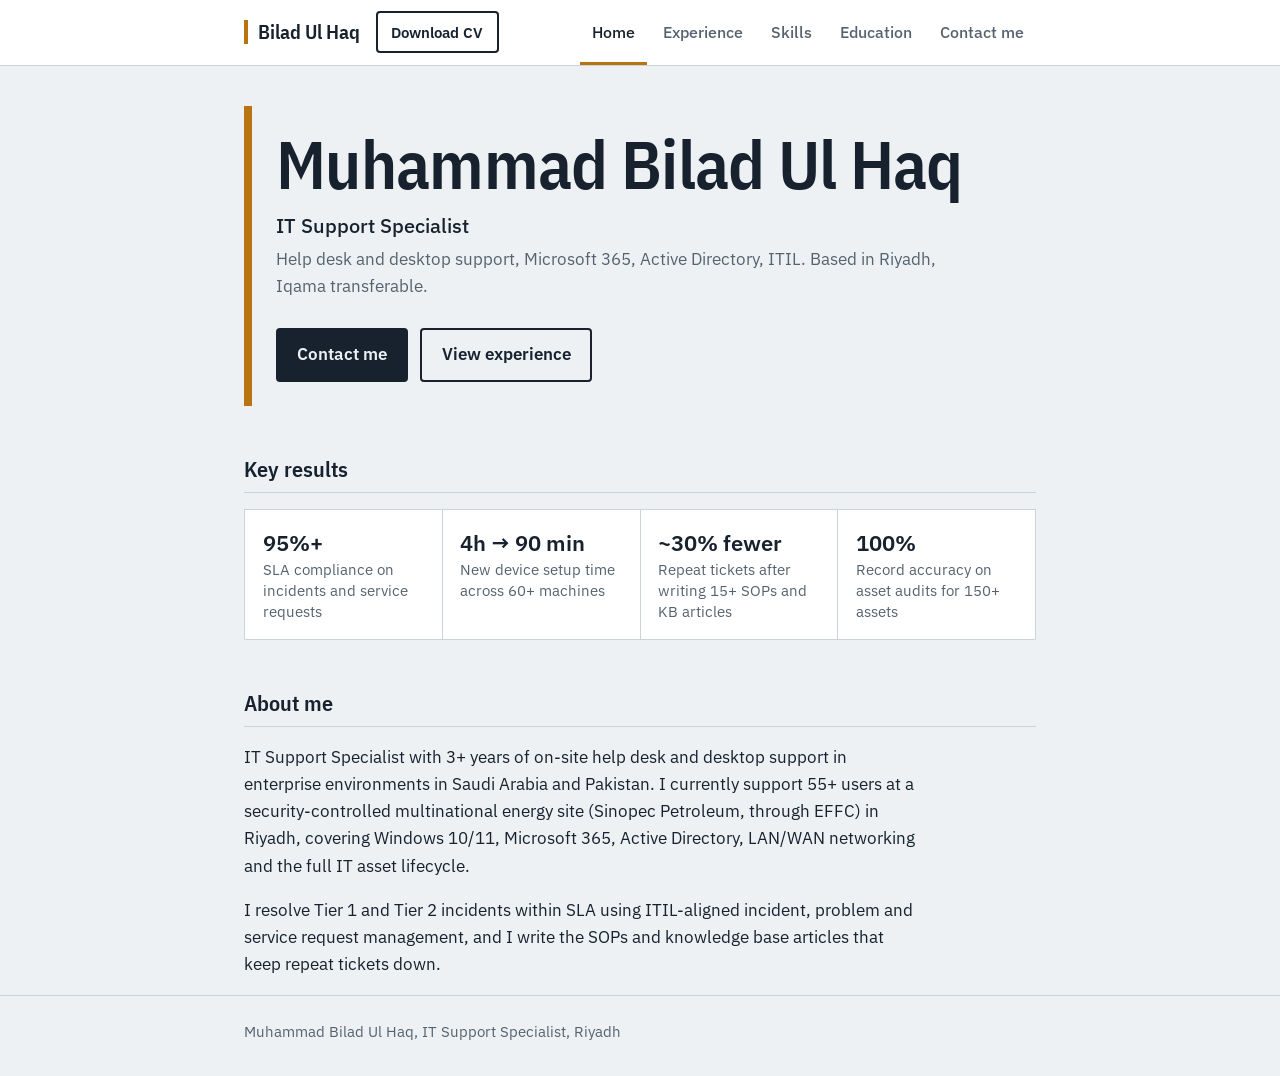
==== index.html @ 0374d929 "Add files via upload" ====
<!DOCTYPE html>
<html lang="en">
<head>
<meta charset="UTF-8">
<meta name="viewport" content="width=device-width, initial-scale=1, viewport-fit=cover">
<title>Muhammad Bilad Ul Haq | IT Support Specialist</title>
<meta name="description" content="IT Support Specialist in Riyadh with 3+ years of help desk and desktop support: Microsoft 365, Active Directory, ITIL, networking.">
<link rel="preconnect" href="https://fonts.googleapis.com">
<link rel="preconnect" href="https://fonts.gstatic.com" crossorigin>
<link href="https://fonts.googleapis.com/css2?family=IBM+Plex+Sans+Condensed:wght@500;600&family=IBM+Plex+Sans:wght@400;500;600&display=swap" rel="stylesheet">
<style>
  :root {
    --bg: #EDF1F4;
    --surface: #FFFFFF;
    --ink: #17222E;
    --muted: #56636F;
    --line: #CBD3DA;
    --amber: #B87410;
    --amber-soft: #F6E7CE;
    box-sizing: border-box;
    padding-bottom: env(safe-area-inset-bottom, 0px);
  }
  @media (prefers-color-scheme: dark) {
    :root:not([data-theme="light"]) {
      --bg: #121A22; --surface: #19232D; --ink: #E6ECF1; --muted: #9AA8B4;
      --line: #2C3945; --amber: #E4A13D; --amber-soft: #33291A;
    }
  }
  :root[data-theme="dark"] {
    --bg: #121A22; --surface: #19232D; --ink: #E6ECF1; --muted: #9AA8B4;
    --line: #2C3945; --amber: #E4A13D; --amber-soft: #33291A;
  }
  *, *::before, *::after { box-sizing: inherit; }
  html { scroll-padding-top: calc(env(safe-area-inset-top, 0px) + 5rem); }
  body {
    margin: 0;
    background: var(--bg);
    color: var(--ink);
    font-family: "IBM Plex Sans", "Segoe UI", Roboto, Helvetica, Arial, sans-serif;
    font-size: 1.0625rem;
    line-height: 1.6;
  }
  a { color: inherit; }
  a:focus-visible, button:focus-visible, input:focus-visible, textarea:focus-visible {
    outline: 3px solid var(--amber); outline-offset: 3px;
  }
  .wrap { max-width: 52rem; margin: 0 auto; padding: 0 1.25rem; }

  /* Top navigation */
  .topbar {
    position: sticky;
    top: 0;
    z-index: 10;
    background: var(--surface);
    border-bottom: 1px solid var(--line);
    padding-top: env(safe-area-inset-top, 0px);
  }
  .topbar .wrap {
    display: flex;
    align-items: center;
    gap: 1rem;
    min-height: 4rem;
  }
  .brand {
    font-family: "IBM Plex Sans Condensed", "Arial Narrow", sans-serif;
    font-weight: 600;
    font-size: 1.25rem;
    text-decoration: none;
    white-space: nowrap;
    border-left: 4px solid var(--amber);
    padding-left: 0.6rem;
    line-height: 1.2;
  }
  nav { flex: 1; overflow-x: auto; scrollbar-width: none; }
  nav::-webkit-scrollbar { display: none; }
  nav ul { list-style: none; margin: 0; padding: 0; display: flex; gap: 0.25rem; justify-content: flex-end; }
  nav a {
    display: block;
    padding: 1.25rem 0.75rem 1.05rem;
    text-decoration: none;
    font-weight: 500;
    font-size: 0.975rem;
    color: var(--muted);
    border-bottom: 3px solid transparent;
    white-space: nowrap;
  }
  nav a:hover { color: var(--ink); }
  nav a[aria-current="page"] { color: var(--ink); border-bottom-color: var(--amber); }
  .cv-link {
    white-space: nowrap;
    font-weight: 600;
    font-size: 0.925rem;
    text-decoration: none;
    padding: 0.45rem 0.85rem;
    border: 2px solid var(--ink);
    border-radius: 4px;
  }
  @media (max-width: 720px) {
    .topbar .wrap { flex-wrap: wrap; gap: 0; padding-top: 0.75rem; }
    .brand { flex: 1; }
    nav { flex-basis: 100%; order: 3; margin: 0.25rem -1.25rem 0; padding: 0 0.5rem; }
    nav ul { justify-content: flex-start; }
    nav a { padding: 0.75rem 0.7rem 0.65rem; }
  }

  main { padding-bottom: 4rem; }
  .view { padding-top: 2.5rem; }
  .view[hidden] { display: none; }

  /* Headings */
  h1 {
    font-family: "IBM Plex Sans Condensed", "Arial Narrow", "Roboto Condensed", sans-serif;
    font-weight: 600;
    font-size: clamp(2.4rem, 8vw, 4.25rem);
    line-height: 1;
    letter-spacing: -0.01em;
    margin: 0 0 0.75rem;
  }
  h2 {
    font-family: "IBM Plex Sans Condensed", "Arial Narrow", sans-serif;
    font-weight: 600;
    font-size: 2rem;
    line-height: 1.15;
    margin: 0 0 1.5rem;
  }
  h2:focus { outline: none; }
  h3 { font-size: 1.2rem; line-height: 1.35; margin: 0; }
  .subhead {
    font-family: "IBM Plex Sans Condensed", "Arial Narrow", sans-serif;
    font-weight: 600;
    font-size: 1.4rem;
    margin: 3rem 0 1rem;
    padding-bottom: 0.5rem;
    border-bottom: 1px solid var(--line);
  }
  p { max-width: 68ch; }
  .muted { color: var(--muted); }

  /* Home hero */
  .hero {
    border-left: 0.5rem solid var(--amber);
    padding: 1.5rem 0 1.5rem 1.5rem;
  }
  .role { font-size: 1.25rem; font-weight: 500; margin: 0 0 0.25rem; }
  .focus { color: var(--muted); margin: 0 0 1.75rem; }
  .actions { display: flex; flex-wrap: wrap; gap: 0.75rem; }
  .btn {
    display: inline-block;
    padding: 0.7rem 1.2rem;
    border-radius: 4px;
    font: inherit;
    font-weight: 600;
    text-decoration: none;
    border: 2px solid var(--ink);
    cursor: pointer;
    background: transparent;
    color: var(--ink);
  }
  .btn.primary { background: var(--ink); color: var(--bg); }

  .results {
    display: grid;
    grid-template-columns: repeat(auto-fit, minmax(11rem, 1fr));
    gap: 1px;
    background: var(--line);
    border: 1px solid var(--line);
    margin: 0;
  }
  .results div { background: var(--surface); padding: 1rem 1.1rem; }
  .results dt { font-weight: 600; font-size: 1.35rem; }
  .results dd { margin: 0; color: var(--muted); font-size: 0.925rem; line-height: 1.4; }

  /* Experience timeline */
  .job {
    position: relative;
    padding-left: 1.5rem;
    border-left: 2px solid var(--line);
    padding-bottom: 2.5rem;
  }
  .job:last-child { padding-bottom: 0; }
  .job::before {
    content: "";
    position: absolute;
    left: -7px; top: 0.45rem;
    width: 12px; height: 12px;
    border-radius: 50%;
    background: var(--bg);
    border: 2px solid var(--muted);
  }
  .job.current::before { background: var(--amber); border-color: var(--amber); }
  .job .meta { color: var(--muted); font-size: 0.95rem; margin: 0.2rem 0 0.9rem; }
  .job ul { margin: 0; padding-left: 1.1rem; max-width: 68ch; }
  .job li { margin-bottom: 0.55rem; }
  .job li::marker { color: var(--amber); }

  /* Skills */
  .skills { margin: 0; }
  .skills div {
    display: grid;
    grid-template-columns: 13rem 1fr;
    gap: 1rem;
    padding: 1rem 0;
    border-bottom: 1px solid var(--line);
  }
  .skills div:first-child { padding-top: 0; }
  .skills dt { font-weight: 600; }
  .skills dd { margin: 0; color: var(--muted); }

  /* Education */
  .status {
    display: inline-block;
    background: var(--amber-soft);
    font-size: 0.875rem;
    font-weight: 500;
    padding: 0.15rem 0.55rem;
    border-radius: 3px;
    margin-left: 0.35rem;
  }
  .langs { list-style: none; padding: 0; margin: 0; }
  .langs li { margin-bottom: 0.4rem; }

  /* Contact */
  .contact-grid {
    display: grid;
    grid-template-columns: repeat(auto-fit, minmax(14rem, 1fr));
    gap: 1px;
    background: var(--line);
    border: 1px solid var(--line);
    margin-bottom: 3rem;
  }
  .contact-grid a, .contact-grid div {
    background: var(--surface);
    padding: 1.1rem 1.2rem;
    text-decoration: none;
    display: block;
  }
  .contact-grid a:hover { background: var(--amber-soft); }
  .contact-grid .label { display: block; color: var(--muted); font-size: 0.9rem; }
  .contact-grid .value { display: block; font-weight: 600; word-break: break-word; }

  form { max-width: 36rem; display: grid; gap: 1rem; }
  label { display: grid; gap: 0.35rem; font-weight: 500; font-size: 0.95rem; }
  input, textarea {
    font: inherit;
    color: var(--ink);
    background: var(--surface);
    border: 1px solid var(--line);
    border-radius: 4px;
    padding: 0.65rem 0.75rem;
    width: 100%;
  }
  textarea { min-height: 8rem; resize: vertical; }
  .form-note { font-size: 0.9rem; color: var(--muted); margin: 0; }

  footer {
    border-top: 1px solid var(--line);
    padding: 1.5rem 0 2rem;
    color: var(--muted);
    font-size: 0.925rem;
  }

  @media (max-width: 640px) {
    .skills div { grid-template-columns: 1fr; gap: 0.25rem; }
    .hero { padding-left: 1.1rem; }
    h2 { font-size: 1.7rem; }
  }
  @media print {
    .topbar, .actions, footer, form { display: none; }
    .view[hidden] { display: block; }
    body { background: #fff; color: #000; font-size: 11pt; }
  }
</style>
</head>
<body>

<header class="topbar">
  <div class="wrap">
    <a class="brand" href="#home">Bilad Ul Haq</a>
    <a class="cv-link" href="cv.pdf" download>Download CV</a>
    <nav aria-label="Main">
      <ul>
        <li><a href="#home">Home</a></li>
        <li><a href="#experience">Experience</a></li>
        <li><a href="#skills">Skills</a></li>
        <li><a href="#education">Education</a></li>
        <li><a href="#contact">Contact me</a></li>
      </ul>
    </nav>
  </div>
</header>

<main class="wrap">

  <!-- HOME -->
  <section id="home" class="view" aria-labelledby="home-title">
    <div class="hero">
      <h1 id="home-title" tabindex="-1">Muhammad Bilad Ul Haq</h1>
      <p class="role">IT Support Specialist</p>
      <p class="focus">Help desk and desktop support, Microsoft 365, Active Directory, ITIL. Based in Riyadh, Iqama transferable.</p>
      <div class="actions">
        <a class="btn primary" href="#contact">Contact me</a>
        <a class="btn" href="#experience">View experience</a>
      </div>
    </div>

    <h3 class="subhead">Key results</h3>
    <dl class="results">
      <div><dt>95%+</dt><dd>SLA compliance on incidents and service requests</dd></div>
      <div><dt>4h → 90 min</dt><dd>New device setup time across 60+ machines</dd></div>
      <div><dt>~30% fewer</dt><dd>Repeat tickets after writing 15+ SOPs and KB articles</dd></div>
      <div><dt>100%</dt><dd>Record accuracy on asset audits for 150+ assets</dd></div>
    </dl>

    <h3 class="subhead">About me</h3>
    <p>IT Support Specialist with 3+ years of on-site help desk and desktop support in enterprise environments in Saudi Arabia and Pakistan. I currently support 55+ users at a security-controlled multinational energy site (Sinopec Petroleum, through EFFC) in Riyadh, covering Windows 10/11, Microsoft 365, Active Directory, LAN/WAN networking and the full IT asset lifecycle.</p>
    <p>I resolve Tier 1 and Tier 2 incidents within SLA using ITIL-aligned incident, problem and service request management, and I write the SOPs and knowledge base articles that keep repeat tickets down.</p>
  </section>

  <!-- EXPERIENCE -->
  <section id="experience" class="view" aria-labelledby="exp-title">
    <h2 id="exp-title" tabindex="-1">Experience</h2>

    <article class="job current">
      <h3>IT Support Specialist, EFFC (on-site at Sinopec Petroleum Branch)</h3>
      <p class="meta">Riyadh, Saudi Arabia &nbsp;|&nbsp; Jan 2025 to present</p>
      <ul>
        <li>Resolve 15+ incidents and service requests per week for 55+ end users on a security-controlled energy site, keeping SLA compliance above 95% by logging, prioritizing and closing every ticket in the ITSM system under ITIL incident and request management.</li>
        <li>Cut new-device setup time from about 4 hours to under 90 minutes across 60+ Windows 10/11 desktops and laptops by building a standard configuration checklist and a bulk software deployment process.</li>
        <li>Complete 100% of joiner, mover and leaver requests within one business day by administering Active Directory (user provisioning, password resets, group policy, access control) in line with corporate security policy.</li>
        <li>Reclaimed 10+ unused Microsoft 365 licenses across two quarterly reconciliations by checking assignments against active users; manage Exchange Online mailboxes, Teams and OneDrive access for the site.</li>
        <li>Restore connectivity for network incidents in under 1 hour on average by diagnosing LAN/WAN, DNS/DHCP, Wi-Fi, VPN, switch and router faults independently.</li>
        <li>Achieved 100% record accuracy on two periodic asset audits by maintaining the register for 150+ hardware and software assets, and close every license compliance risk found in quarterly reviews.</li>
        <li>Reduced repeat tickets for common issues by about 30% by writing 15+ SOPs and knowledge base articles and running knowledge-transfer sessions for project teams and new IT staff.</li>
        <li>Supervise 2 IT support staff, send weekly reports to senior management on ticket volumes, risks and rollout progress, and coordinate with vendors on procurement, repairs and warranty claims, all within site industrial security and data confidentiality rules.</li>
      </ul>
    </article>

    <article class="job">
      <h3>IT Support, Tier 1, Abacus Consulting International Organization</h3>
      <p class="meta">Pakistan (on-site) &nbsp;|&nbsp; Dec 2022 to Jan 2025</p>
      <ul>
        <li>Resolved 30+ tickets per week for 130+ on-site users covering hardware, software, printers, peripherals and business applications, meeting SLA targets on 92% of incidents under ITIL practices.</li>
        <li>Reached a first-contact resolution rate above 70% by troubleshooting Windows 10/11, Microsoft 365 (Outlook, Teams, OneDrive), printers, VPN and login issues at the desk, over the phone and through remote desktop tools.</li>
        <li>Onboarded new users within one business day by creating Microsoft 365 accounts, assigning licenses, configuring mailboxes and setting up their devices, including first login and MFA.</li>
        <li>Handled 50+ Active Directory requests per month and enforced software usage policy through domain and proxy server configuration.</li>
        <li>Installed, configured and tested business and productivity software on 130+ desktops and laptops, reaching 98% inventory accuracy at the annual audit.</li>
        <li>Cut repeat incidents for recurring application and performance problems by about 20% through root cause analysis and permanent fixes, and escalated Tier 2/3 issues with complete diagnostic notes.</li>
        <li>Kept office LAN/WAN connectivity stable by troubleshooting routers, switches and network configuration issues.</li>
      </ul>
    </article>
  </section>

  <!-- SKILLS -->
  <section id="skills" class="view" aria-labelledby="skills-title">
    <h2 id="skills-title" tabindex="-1">Skills</h2>
    <dl class="skills">
      <div><dt>Help desk and desktop support</dt><dd>Tier 1 / Tier 2 support, service desk operations, deskside and remote support (RDP, TeamViewer, AnyDesk), hardware and software troubleshooting, printers and peripherals, user onboarding and training, customer service</dd></div>
      <div><dt>ITSM and ITIL</dt><dd>ITIL v4 (incident, problem, change and service request management), ServiceNow, Jira Service Management, SLA management, triage and escalation, root cause analysis, KB articles and SOPs</dd></div>
      <div><dt>Microsoft and endpoints</dt><dd>Windows 10/11, Windows Server, Active Directory (ADUC, Group Policy), Microsoft 365 Admin Center, Exchange Online, Teams, SharePoint, OneDrive, Intune (basic), imaging and deployment, bulk software deployment, BitLocker, Hyper-V, VMware</dd></div>
      <div><dt>Networking and security</dt><dd>TCP/IP, DNS, DHCP, LAN/WAN, Wi-Fi, VPN, routing and switching, proxy server, network troubleshooting, access control, MFA, endpoint security, patch management, data confidentiality</dd></div>
      <div><dt>Asset and license management</dt><dd>IT asset lifecycle (procurement to retirement), asset tagging and inventory, software asset management, license compliance, Microsoft 365 licensing, vendor and procurement coordination</dd></div>
      <div><dt>Scripting and documentation</dt><dd>PowerShell, CMD / batch scripting, technical documentation, reporting to management</dd></div>
    </dl>
  </section>

  <!-- EDUCATION -->
  <section id="education" class="view" aria-labelledby="edu-title">
    <h2 id="edu-title" tabindex="-1">Education and certifications</h2>
    <p style="margin:0 0 0.3rem"><strong>BSc Information Technology</strong>, University of the Punjab, Pakistan</p>
    <p class="muted" style="margin:0">Major: Networking and Programming</p>
    <p style="margin-top:1.25rem"><strong>CompTIA Network+ (N10-009)</strong> <span class="status">Preparing for exam</span></p>

    <h3 class="subhead">Languages</h3>
    <ul class="langs">
      <li><strong>English</strong> <span class="muted">Professional working proficiency</span></li>
      <li><strong>Urdu</strong> <span class="muted">Native</span></li>
      <li><strong>Arabic</strong> <span class="muted">Conversational, able to support Arabic-speaking users</span></li>
    </ul>
  </section>

  <!-- CONTACT -->
  <section id="contact" class="view" aria-labelledby="contact-title">
    <h2 id="contact-title" tabindex="-1">Contact me</h2>
    <p class="muted">Open to IT support roles in Saudi Arabia. Iqama transferable, available for interview.</p>

    <div class="contact-grid">
      <a href="mailto:bilad900@gmail.com"><span class="label">Email</span><span class="value">bilad900@gmail.com</span></a>
      <a href="tel:+966562775409"><span class="label">Phone</span><span class="value">+966 56 277 5409</span></a>
      <a href="https://wa.me/966562775409" target="_blank" rel="noopener"><span class="label">WhatsApp</span><span class="value">Message me</span></a>
      <a href="https://linkedin.com/in/bilad-ul-haq-8737a3341" target="_blank" rel="noopener"><span class="label">LinkedIn</span><span class="value">Bilad Ul Haq</span></a>
      <div><span class="label">Location</span><span class="value">Riyadh, Saudi Arabia</span></div>
      <a href="cv.pdf" download><span class="label">CV</span><span class="value">Download PDF</span></a>
    </div>

    <h3 class="subhead">Send a message</h3>
    <form id="contact-form">
      <label>Your name
        <input type="text" name="name" required autocomplete="name">
      </label>
      <label>Your email
        <input type="email" name="email" required autocomplete="email">
      </label>
      <label>Message
        <textarea name="message" required></textarea>
      </label>
      <div><button class="btn primary" type="submit">Send message</button></div>
      <p class="form-note">This opens your email app with the message ready to send.</p>
    </form>
  </section>

</main>

<footer>
  <div class="wrap">Muhammad Bilad Ul Haq, IT Support Specialist, Riyadh</div>
</footer>

<script>
  (function () {
    var views = Array.prototype.slice.call(document.querySelectorAll('.view'));
    var links = Array.prototype.slice.call(document.querySelectorAll('nav a'));
    var ids = views.map(function (v) { return v.id; });
    var first = true;

    function show() {
      var id = location.hash.replace('#', '');
      if (ids.indexOf(id) === -1) id = 'home';
      views.forEach(function (v) { v.hidden = v.id !== id; });
      links.forEach(function (a) {
        if (a.getAttribute('href') === '#' + id) a.setAttribute('aria-current', 'page');
        else a.removeAttribute('aria-current');
      });
      window.scrollTo(0, 0);
      if (!first) {
        var h = document.getElementById(id).querySelector('h1, h2');
        if (h) h.focus({ preventScroll: true });
      }
      first = false;
    }
    window.addEventListener('hashchange', show);
    show();

    document.getElementById('contact-form').addEventListener('submit', function (e) {
      e.preventDefault();
      var f = e.target;
      var subject = 'Website enquiry from ' + f.name.value;
      var body = f.message.value + '\n\n' + f.name.value + '\n' + f.email.value;
      location.href = 'mailto:bilad900@gmail.com?subject=' + encodeURIComponent(subject) + '&body=' + encodeURIComponent(body);
    });
  })();
</script>
</body>
</html>
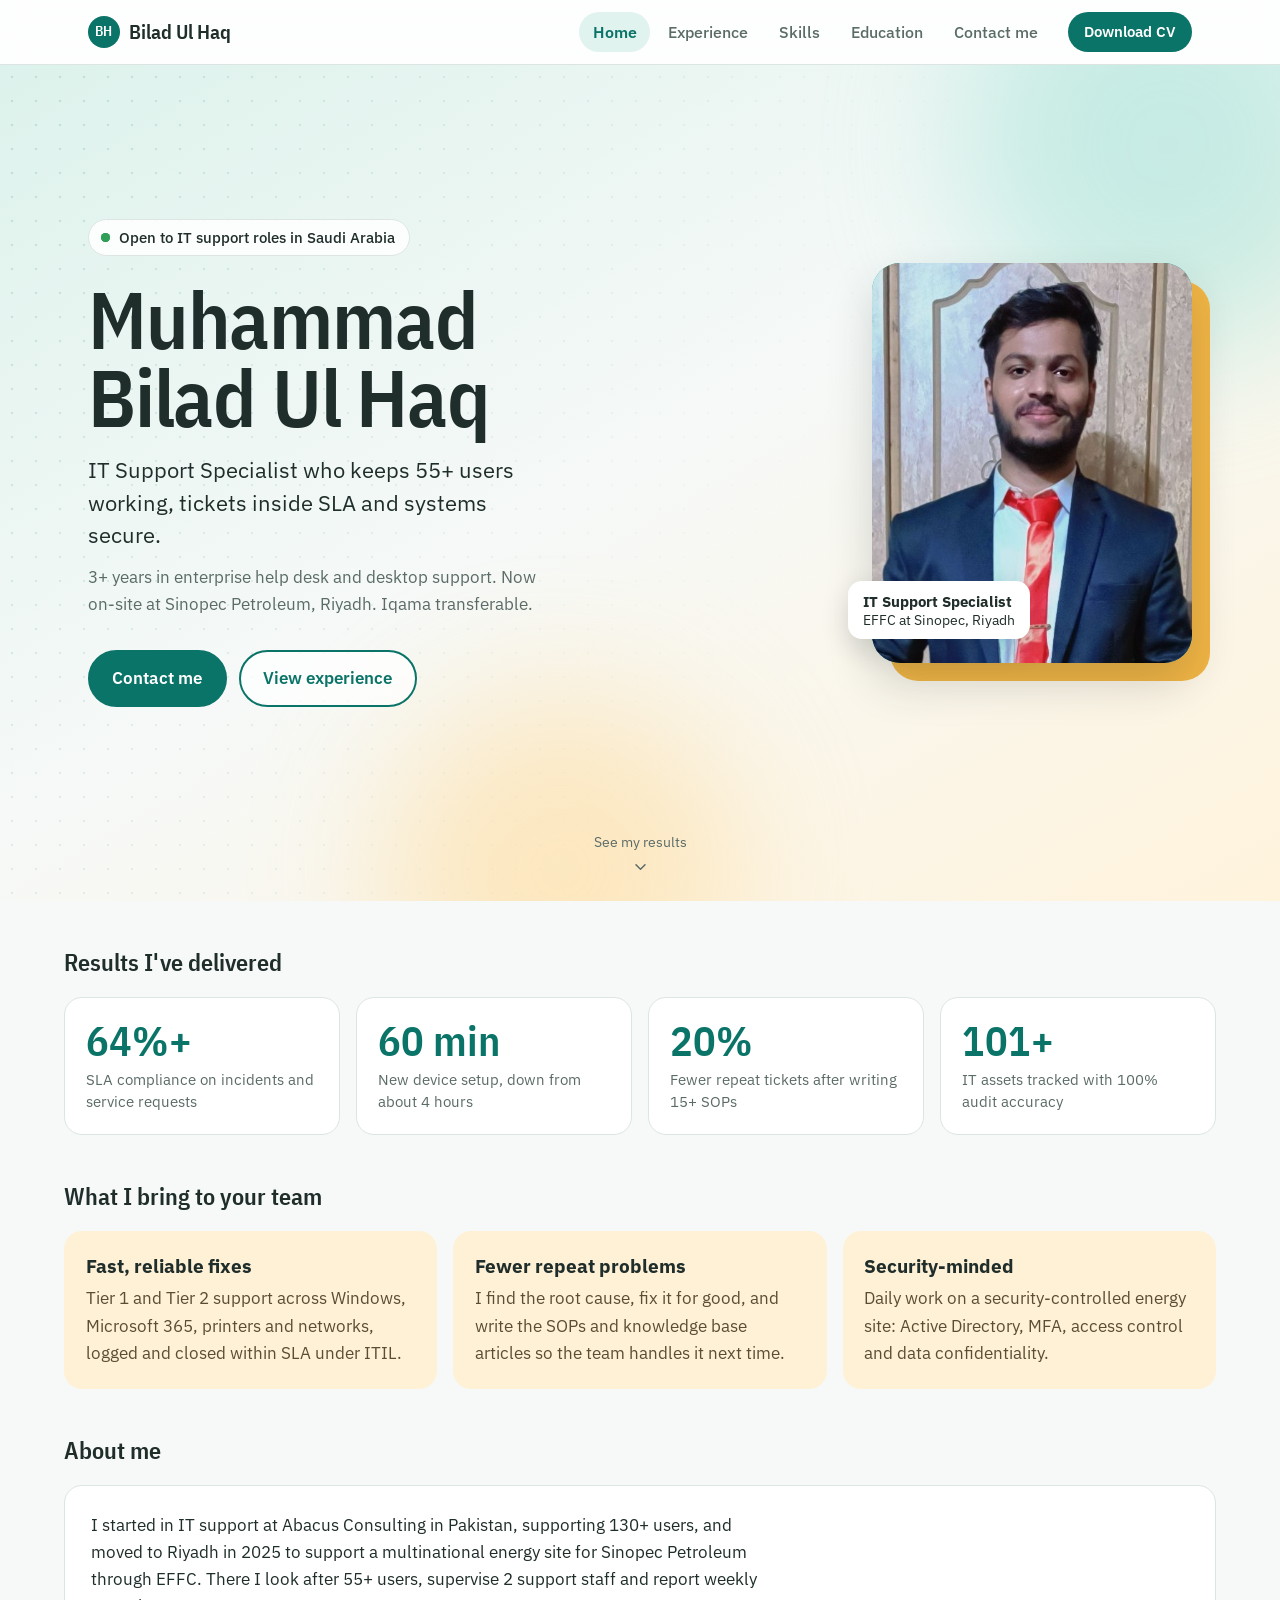
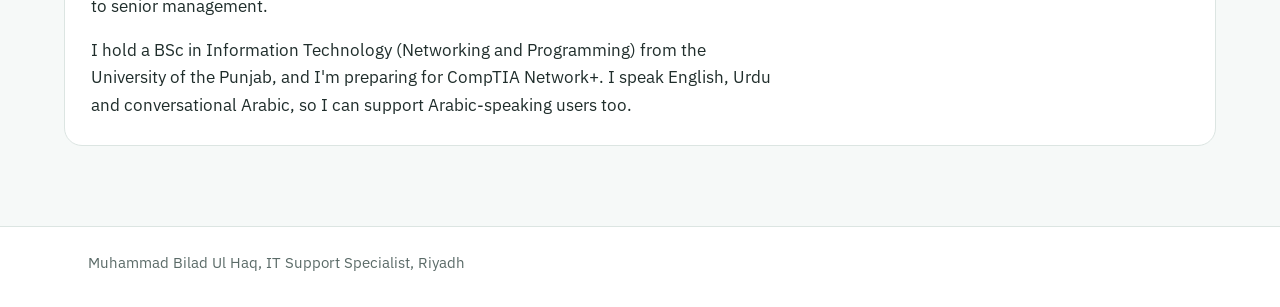
==== commit 4b20e7b5: "Add files via upload" ====
--- a/index.html
+++ b/index.html
@@ -3,6 +3,8 @@
 <head>
 <meta charset="UTF-8">
 <meta name="viewport" content="width=device-width, initial-scale=1, viewport-fit=cover">
+<meta name="color-scheme" content="light">
+<meta name="theme-color" content="#FFFFFF">
 <title>Muhammad Bilad Ul Haq | IT Support Specialist</title>
 <meta name="description" content="IT Support Specialist in Riyadh with 3+ years of help desk and desktop support: Microsoft 365, Active Directory, ITIL, networking.">
 <link rel="preconnect" href="https://fonts.googleapis.com">
@@ -10,28 +12,23 @@
 <link href="https://fonts.googleapis.com/css2?family=IBM+Plex+Sans+Condensed:wght@500;600&family=IBM+Plex+Sans:wght@400;500;600&display=swap" rel="stylesheet">
 <style>
   :root {
-    --bg: #EDF1F4;
+    color-scheme: light;
+    --bg: #F6F9F8;
     --surface: #FFFFFF;
-    --ink: #17222E;
-    --muted: #56636F;
-    --line: #CBD3DA;
-    --amber: #B87410;
-    --amber-soft: #F6E7CE;
+    --ink: #1F2D2B;
+    --muted: #5B6B68;
+    --line: #DCE5E2;
+    --teal: #0B7468;
+    --teal-bright: #19A89A;
+    --teal-soft: #E1F3EF;
+    --sun: #F2B544;
+    --sun-soft: #FFF1D6;
+    --ok: #2F9E57;
+    --bar: 4rem;
     box-sizing: border-box;
-    padding-bottom: env(safe-area-inset-bottom, 0px);
-  }
-  @media (prefers-color-scheme: dark) {
-    :root:not([data-theme="light"]) {
-      --bg: #121A22; --surface: #19232D; --ink: #E6ECF1; --muted: #9AA8B4;
-      --line: #2C3945; --amber: #E4A13D; --amber-soft: #33291A;
-    }
-  }
-  :root[data-theme="dark"] {
-    --bg: #121A22; --surface: #19232D; --ink: #E6ECF1; --muted: #9AA8B4;
-    --line: #2C3945; --amber: #E4A13D; --amber-soft: #33291A;
   }
   *, *::before, *::after { box-sizing: inherit; }
-  html { scroll-padding-top: calc(env(safe-area-inset-top, 0px) + 5rem); }
+  html { scroll-padding-top: calc(env(safe-area-inset-top, 0px) + var(--bar) + 1rem); }
   body {
     margin: 0;
     background: var(--bg);
@@ -39,235 +36,358 @@
     font-family: "IBM Plex Sans", "Segoe UI", Roboto, Helvetica, Arial, sans-serif;
     font-size: 1.0625rem;
     line-height: 1.6;
+    padding-bottom: env(safe-area-inset-bottom, 0px);
   }
   a { color: inherit; }
   a:focus-visible, button:focus-visible, input:focus-visible, textarea:focus-visible {
-    outline: 3px solid var(--amber); outline-offset: 3px;
-  }
-  .wrap { max-width: 52rem; margin: 0 auto; padding: 0 1.25rem; }
-
-  /* Top navigation */
+    outline: 3px solid var(--sun); outline-offset: 3px;
+  }
+  .wrap { max-width: 64rem; margin: 0 auto; padding: 0 1.5rem; }
+
+  /* ---------- Top navigation ---------- */
   .topbar {
-    position: sticky;
-    top: 0;
-    z-index: 10;
-    background: var(--surface);
+    position: sticky; top: 0; z-index: 20;
+    background: rgba(255, 255, 255, 0.82);
+    -webkit-backdrop-filter: saturate(160%) blur(12px);
+    backdrop-filter: saturate(160%) blur(12px);
     border-bottom: 1px solid var(--line);
     padding-top: env(safe-area-inset-top, 0px);
   }
-  .topbar .wrap {
-    display: flex;
-    align-items: center;
-    gap: 1rem;
-    min-height: 4rem;
-  }
+  .topbar .wrap { display: flex; align-items: center; gap: 1rem; min-height: var(--bar); }
   .brand {
     font-family: "IBM Plex Sans Condensed", "Arial Narrow", sans-serif;
-    font-weight: 600;
-    font-size: 1.25rem;
-    text-decoration: none;
-    white-space: nowrap;
-    border-left: 4px solid var(--amber);
-    padding-left: 0.6rem;
-    line-height: 1.2;
+    font-weight: 600; font-size: 1.25rem;
+    text-decoration: none; white-space: nowrap;
+    display: flex; align-items: center; gap: 0.55rem;
+  }
+  .brand i {
+    display: inline-grid; place-items: center;
+    width: 2rem; height: 2rem; border-radius: 50%;
+    background: var(--teal); color: #fff;
+    font-style: normal; font-size: 0.85rem; letter-spacing: 0.03em;
   }
   nav { flex: 1; overflow-x: auto; scrollbar-width: none; }
   nav::-webkit-scrollbar { display: none; }
   nav ul { list-style: none; margin: 0; padding: 0; display: flex; gap: 0.25rem; justify-content: flex-end; }
   nav a {
     display: block;
-    padding: 1.25rem 0.75rem 1.05rem;
-    text-decoration: none;
-    font-weight: 500;
-    font-size: 0.975rem;
+    padding: 0.45rem 0.85rem;
+    border-radius: 999px;
+    text-decoration: none; font-weight: 500; font-size: 0.975rem;
     color: var(--muted);
-    border-bottom: 3px solid transparent;
     white-space: nowrap;
-  }
-  nav a:hover { color: var(--ink); }
-  nav a[aria-current="page"] { color: var(--ink); border-bottom-color: var(--amber); }
+    transition: background 0.2s, color 0.2s;
+  }
+  nav a:hover { color: var(--ink); background: var(--teal-soft); }
+  nav a[aria-current="page"] { color: var(--teal); background: var(--teal-soft); font-weight: 600; }
   .cv-link {
-    white-space: nowrap;
-    font-weight: 600;
-    font-size: 0.925rem;
-    text-decoration: none;
-    padding: 0.45rem 0.85rem;
-    border: 2px solid var(--ink);
-    border-radius: 4px;
-  }
-  @media (max-width: 720px) {
-    .topbar .wrap { flex-wrap: wrap; gap: 0; padding-top: 0.75rem; }
+    white-space: nowrap; font-weight: 600; font-size: 0.925rem;
+    text-decoration: none; color: #fff;
+    background: var(--teal);
+    padding: 0.5rem 1rem; border-radius: 999px;
+  }
+  .cv-link:hover { background: #095F55; }
+  .cv-link { order: 3; }
+  @media (max-width: 800px) {
+    :root { --bar: 6.4rem; }
+    .topbar .wrap { flex-wrap: wrap; gap: 0; padding-top: 0.6rem; min-height: 0; }
     .brand { flex: 1; }
-    nav { flex-basis: 100%; order: 3; margin: 0.25rem -1.25rem 0; padding: 0 0.5rem; }
+    .cv-link { order: 2; }
+    nav { flex-basis: 100%; order: 3; margin: 0.5rem -1.5rem 0; padding: 0 1rem 0.6rem; }
     nav ul { justify-content: flex-start; }
-    nav a { padding: 0.75rem 0.7rem 0.65rem; }
-  }
-
-  main { padding-bottom: 4rem; }
-  .view { padding-top: 2.5rem; }
+  }
+
   .view[hidden] { display: none; }
-
-  /* Headings */
+  .view.enter { animation: viewIn 0.4s ease-out; }
+  @keyframes viewIn { from { opacity: 0; transform: translateY(10px); } to { opacity: 1; transform: none; } }
+  .page { padding: 3rem 0 5rem; }
+
   h1 {
     font-family: "IBM Plex Sans Condensed", "Arial Narrow", "Roboto Condensed", sans-serif;
     font-weight: 600;
-    font-size: clamp(2.4rem, 8vw, 4.25rem);
-    line-height: 1;
-    letter-spacing: -0.01em;
-    margin: 0 0 0.75rem;
-  }
+    font-size: clamp(2.7rem, 7vw, 5rem);
+    line-height: 0.98; letter-spacing: -0.015em;
+    margin: 0 0 1.1rem;
+  }
+  h1 span { display: block; }
   h2 {
     font-family: "IBM Plex Sans Condensed", "Arial Narrow", sans-serif;
-    font-weight: 600;
-    font-size: 2rem;
-    line-height: 1.15;
+    font-weight: 600; font-size: clamp(1.75rem, 4vw, 2.25rem); line-height: 1.15;
     margin: 0 0 1.5rem;
   }
-  h2:focus { outline: none; }
+  h1:focus, h2:focus { outline: none; }
   h3 { font-size: 1.2rem; line-height: 1.35; margin: 0; }
   .subhead {
     font-family: "IBM Plex Sans Condensed", "Arial Narrow", sans-serif;
-    font-weight: 600;
-    font-size: 1.4rem;
-    margin: 3rem 0 1rem;
-    padding-bottom: 0.5rem;
-    border-bottom: 1px solid var(--line);
+    font-weight: 600; font-size: 1.5rem;
+    margin: 3rem 0 1.25rem;
   }
   p { max-width: 68ch; }
   .muted { color: var(--muted); }
 
-  /* Home hero */
+  /* ---------- Full-screen cover ---------- */
+  .cover {
+    position: relative;
+    min-height: calc(100vh - var(--bar));
+    min-height: calc(100svh - var(--bar) - env(safe-area-inset-top, 0px));
+    display: flex; align-items: center;
+    padding: 3rem 0 5.5rem;
+    overflow: hidden;
+    background: linear-gradient(150deg, #DDF2EC 0%, #F6F9F8 48%, #FFF3DC 100%);
+    isolation: isolate;
+  }
+  .cover::before {
+    content: ""; position: absolute; inset: 0; z-index: -1;
+    background-image: radial-gradient(rgba(11, 116, 104, 0.16) 1.2px, transparent 1.6px);
+    background-size: 24px 24px;
+    -webkit-mask-image: linear-gradient(115deg, #000 0%, transparent 65%);
+    mask-image: linear-gradient(115deg, #000 0%, transparent 65%);
+  }
+  .blob {
+    position: absolute; z-index: -1;
+    border-radius: 50%;
+    filter: blur(70px);
+    opacity: 0.45;
+    animation: drift 18s ease-in-out infinite alternate;
+  }
+  .blob.a { width: 26rem; height: 26rem; background: #8FDCCD; top: -8rem; right: -6rem; }
+  .blob.b { width: 22rem; height: 22rem; background: #FFD58A; bottom: -9rem; left: 30%; animation-duration: 22s; }
+  @keyframes drift { to { transform: translate(-2.5rem, 2rem) scale(1.08); } }
+
   .hero {
-    border-left: 0.5rem solid var(--amber);
-    padding: 1.5rem 0 1.5rem 1.5rem;
-  }
-  .role { font-size: 1.25rem; font-weight: 500; margin: 0 0 0.25rem; }
-  .focus { color: var(--muted); margin: 0 0 1.75rem; }
+    width: 100%;
+    display: grid;
+    grid-template-columns: 1fr minmax(15rem, 20rem);
+    gap: clamp(2rem, 6vw, 5rem);
+    align-items: center;
+  }
+  .open {
+    display: inline-flex; align-items: center; gap: 0.55rem;
+    font-size: 0.925rem; font-weight: 500;
+    background: rgba(255, 255, 255, 0.85);
+    border: 1px solid var(--line);
+    border-radius: 999px;
+    padding: 0.35rem 0.9rem 0.35rem 0.75rem;
+    margin-bottom: 1.5rem;
+  }
+  .dot { position: relative; width: 9px; height: 9px; border-radius: 50%; background: var(--ok); flex: none; }
+  .dot::after {
+    content: ""; position: absolute; inset: 0; border-radius: 50%;
+    background: var(--ok);
+    animation: ping 2s ease-out infinite;
+  }
+  @keyframes ping { 0% { transform: scale(1); opacity: 0.7; } 80%, 100% { transform: scale(2.6); opacity: 0; } }
+
+  .pitch { font-size: clamp(1.15rem, 2.2vw, 1.35rem); line-height: 1.5; margin: 0 0 0.75rem; max-width: 34ch; }
+  .where { color: var(--muted); margin: 0 0 2rem; max-width: 46ch; }
   .actions { display: flex; flex-wrap: wrap; gap: 0.75rem; }
   .btn {
     display: inline-block;
-    padding: 0.7rem 1.2rem;
-    border-radius: 4px;
-    font: inherit;
-    font-weight: 600;
+    padding: 0.8rem 1.4rem;
+    border-radius: 999px;
+    font: inherit; font-weight: 600;
     text-decoration: none;
-    border: 2px solid var(--ink);
+    border: 2px solid var(--teal);
     cursor: pointer;
-    background: transparent;
-    color: var(--ink);
-  }
-  .btn.primary { background: var(--ink); color: var(--bg); }
-
+    background: rgba(255, 255, 255, 0.7); color: var(--teal);
+    transition: transform 0.15s ease, box-shadow 0.15s ease;
+  }
+  .btn:hover { transform: translateY(-2px); box-shadow: 0 8px 20px rgba(11, 116, 104, 0.18); }
+  .btn.primary { background: var(--teal); color: #fff; }
+
+  /* Photo */
+  .portrait { position: relative; margin: 0; justify-self: end; width: 100%; }
+  .portrait::before {
+    content: ""; position: absolute;
+    inset: 1.1rem -1.1rem -1.1rem 1.1rem;
+    background: var(--sun);
+    border-radius: 28px;
+  }
+  .frame {
+    position: relative;
+    aspect-ratio: 4 / 5;
+    border-radius: 28px;
+    overflow: hidden;
+    background: linear-gradient(160deg, var(--teal-bright), var(--teal));
+    display: grid; place-items: center;
+    box-shadow: 0 20px 45px rgba(31, 45, 43, 0.18);
+  }
+  .frame img { position: absolute; inset: 0; width: 100%; height: 100%; object-fit: cover; }
+  .monogram {
+    font-family: "IBM Plex Sans Condensed", "Arial Narrow", sans-serif;
+    font-weight: 600; font-size: 5.5rem; color: #fff;
+  }
+  .portrait figcaption {
+    position: absolute; left: -1.5rem; bottom: 1.5rem;
+    background: var(--surface);
+    border-radius: 14px;
+    padding: 0.6rem 0.95rem;
+    font-size: 0.85rem; line-height: 1.35;
+    box-shadow: 0 10px 28px rgba(31, 45, 43, 0.16);
+  }
+  .portrait figcaption strong { display: block; font-size: 0.95rem; }
+
+  .scroll-cue {
+    position: absolute; left: 50%; bottom: 1.5rem;
+    transform: translateX(-50%);
+    background: none; border: 0; cursor: pointer;
+    font: inherit; font-size: 0.9rem; color: var(--muted);
+    display: flex; flex-direction: column; align-items: center; gap: 0.3rem;
+  }
+  .scroll-cue svg { animation: nudge 1.8s ease-in-out infinite; }
+  @keyframes nudge { 50% { transform: translateY(5px); } }
+
+  /* Laptop / desktop: wide cover */
+  @media (min-width: 1200px) {
+    .wrap { max-width: 72rem; }
+  }
+  /* Tablet */
+  @media (max-width: 900px) {
+    .hero { grid-template-columns: 1fr 15rem; }
+  }
+  /* Mobile: stacked cover, photo on top */
+  @media (max-width: 680px) {
+    .cover { align-items: flex-start; padding: 2rem 0 5rem; }
+    .hero { grid-template-columns: 1fr; gap: 2.25rem; }
+    .portrait { order: -1; justify-self: start; max-width: 12rem; }
+    .portrait::before { inset: 0.7rem -0.7rem -0.7rem 0.7rem; border-radius: 22px; }
+    .frame { border-radius: 22px; }
+    .monogram { font-size: 4rem; }
+    .portrait figcaption { left: auto; right: -5.5rem; bottom: 1rem; }
+    .blob.a { width: 18rem; height: 18rem; }
+    .blob.b { width: 16rem; height: 16rem; left: -4rem; }
+    .actions .btn { flex: 1 1 auto; text-align: center; white-space: nowrap; padding: 0.75rem 1.1rem; }
+    .portrait { max-width: 10.5rem; }
+  }
+  /* Short laptop screens: keep the cover compact */
+  @media (min-width: 681px) and (max-height: 700px) {
+    .portrait { max-width: 15rem; justify-self: end; }
+    h1 { font-size: clamp(2.5rem, 6vw, 3.8rem); }
+  }
+
+  /* Load sequence */
+  .intro .rise { opacity: 0; transform: translateY(18px); animation: rise 0.7s cubic-bezier(.2,.7,.2,1) forwards; }
+  .intro .rise:nth-child(1) { animation-delay: 0.05s; }
+  .intro .rise:nth-child(2) { animation-delay: 0.15s; }
+  .intro .rise:nth-child(3) { animation-delay: 0.25s; }
+  .intro .rise:nth-child(4) { animation-delay: 0.35s; }
+  .intro .rise:nth-child(5) { animation-delay: 0.45s; }
+  .intro .portrait { opacity: 0; transform: scale(0.94); animation: rise 0.9s cubic-bezier(.2,.7,.2,1) 0.2s forwards; }
+  .intro .portrait::before { transform: translate(-1.1rem, -1.1rem); animation: slot 0.7s cubic-bezier(.2,.7,.2,1) 0.75s forwards; }
+  @keyframes rise { to { opacity: 1; transform: none; } }
+  @keyframes slot { to { transform: none; } }
+
+  /* ---------- Results ---------- */
   .results {
     display: grid;
-    grid-template-columns: repeat(auto-fit, minmax(11rem, 1fr));
-    gap: 1px;
-    background: var(--line);
+    grid-template-columns: repeat(auto-fit, minmax(12.5rem, 1fr));
+    gap: 1rem;
+    margin: 0;
+  }
+  .results div {
+    background: var(--surface);
+    border-radius: 18px;
+    padding: 1.35rem 1.3rem;
     border: 1px solid var(--line);
-    margin: 0;
-  }
-  .results div { background: var(--surface); padding: 1rem 1.1rem; }
-  .results dt { font-weight: 600; font-size: 1.35rem; }
-  .results dd { margin: 0; color: var(--muted); font-size: 0.925rem; line-height: 1.4; }
-
-  /* Experience timeline */
+  }
+  .results dt {
+    font-family: "IBM Plex Sans Condensed", "Arial Narrow", sans-serif;
+    font-weight: 600; font-size: 2.6rem; line-height: 1.05;
+    color: var(--teal);
+    font-variant-numeric: tabular-nums;
+  }
+  .results dd { margin: 0.35rem 0 0; color: var(--muted); font-size: 0.95rem; line-height: 1.45; }
+
+  /* ---------- What I bring ---------- */
+  .bring { display: grid; grid-template-columns: repeat(auto-fit, minmax(15rem, 1fr)); gap: 1rem; }
+  .bring > div { background: var(--sun-soft); border-radius: 18px; padding: 1.4rem 1.35rem; }
+  .bring h3 { margin-bottom: 0.4rem; }
+  .bring p { margin: 0; color: #5A4D35; }
+
+  .about { background: var(--surface); border: 1px solid var(--line); border-radius: 18px; padding: 1.6rem 1.6rem 0.6rem; }
+  .about p { margin-top: 0; }
+
+  /* ---------- Experience ---------- */
   .job {
     position: relative;
-    padding-left: 1.5rem;
-    border-left: 2px solid var(--line);
-    padding-bottom: 2.5rem;
-  }
-  .job:last-child { padding-bottom: 0; }
-  .job::before {
-    content: "";
-    position: absolute;
-    left: -7px; top: 0.45rem;
-    width: 12px; height: 12px;
-    border-radius: 50%;
-    background: var(--bg);
-    border: 2px solid var(--muted);
-  }
-  .job.current::before { background: var(--amber); border-color: var(--amber); }
-  .job .meta { color: var(--muted); font-size: 0.95rem; margin: 0.2rem 0 0.9rem; }
-  .job ul { margin: 0; padding-left: 1.1rem; max-width: 68ch; }
+    background: var(--surface);
+    border: 1px solid var(--line);
+    border-radius: 18px;
+    padding: 1.5rem 1.6rem;
+    margin-bottom: 1.25rem;
+  }
+  .job .when {
+    display: inline-block;
+    font-size: 0.85rem; font-weight: 600;
+    background: var(--teal-soft); color: var(--teal);
+    padding: 0.2rem 0.7rem; border-radius: 999px;
+    margin-bottom: 0.75rem;
+  }
+  .job.current .when { background: var(--sun-soft); color: #7A5310; }
+  .job .meta { color: var(--muted); font-size: 0.95rem; margin: 0.2rem 0 1rem; }
+  .job ul { margin: 0; padding-left: 1.1rem; max-width: 72ch; }
   .job li { margin-bottom: 0.55rem; }
-  .job li::marker { color: var(--amber); }
-
-  /* Skills */
-  .skills { margin: 0; }
-  .skills div {
-    display: grid;
-    grid-template-columns: 13rem 1fr;
-    gap: 1rem;
-    padding: 1rem 0;
-    border-bottom: 1px solid var(--line);
-  }
-  .skills div:first-child { padding-top: 0; }
-  .skills dt { font-weight: 600; }
-  .skills dd { margin: 0; color: var(--muted); }
-
-  /* Education */
+  .job li::marker { color: var(--teal-bright); }
+
+  /* ---------- Skills ---------- */
+  .skill-groups { display: grid; grid-template-columns: repeat(auto-fit, minmax(18rem, 1fr)); gap: 1rem; }
+  .skill-groups > div { background: var(--surface); border: 1px solid var(--line); border-radius: 18px; padding: 1.3rem 1.35rem; }
+  .skill-groups h3 { font-size: 1.05rem; margin-bottom: 0.75rem; }
+  .tags { list-style: none; margin: 0; padding: 0; display: flex; flex-wrap: wrap; gap: 0.4rem; }
+  .tags li {
+    font-size: 0.875rem;
+    background: var(--teal-soft); color: #134E47;
+    padding: 0.25rem 0.65rem; border-radius: 999px;
+  }
+
+  /* ---------- Education ---------- */
+  .card { background: var(--surface); border: 1px solid var(--line); border-radius: 18px; padding: 1.4rem 1.5rem; margin-bottom: 1rem; }
+  .card p { margin: 0; }
   .status {
-    display: inline-block;
-    background: var(--amber-soft);
-    font-size: 0.875rem;
-    font-weight: 500;
-    padding: 0.15rem 0.55rem;
-    border-radius: 3px;
-    margin-left: 0.35rem;
+    display: inline-block; background: var(--sun-soft); color: #7A5310;
+    font-size: 0.85rem; font-weight: 600;
+    padding: 0.15rem 0.6rem; border-radius: 999px; margin-left: 0.35rem;
   }
   .langs { list-style: none; padding: 0; margin: 0; }
   .langs li { margin-bottom: 0.4rem; }
 
-  /* Contact */
+  /* ---------- Contact ---------- */
   .contact-grid {
-    display: grid;
-    grid-template-columns: repeat(auto-fit, minmax(14rem, 1fr));
-    gap: 1px;
-    background: var(--line);
-    border: 1px solid var(--line);
-    margin-bottom: 3rem;
+    display: grid; grid-template-columns: repeat(auto-fit, minmax(14rem, 1fr));
+    gap: 1rem; margin-bottom: 1rem;
   }
   .contact-grid a, .contact-grid div {
-    background: var(--surface);
-    padding: 1.1rem 1.2rem;
-    text-decoration: none;
-    display: block;
-  }
-  .contact-grid a:hover { background: var(--amber-soft); }
+    background: var(--surface); border: 1px solid var(--line); border-radius: 18px;
+    padding: 1.1rem 1.25rem;
+    text-decoration: none; display: block;
+    transition: transform 0.15s, border-color 0.15s;
+  }
+  .contact-grid a:hover { transform: translateY(-2px); border-color: var(--teal-bright); }
   .contact-grid .label { display: block; color: var(--muted); font-size: 0.9rem; }
   .contact-grid .value { display: block; font-weight: 600; word-break: break-word; }
-
-  form { max-width: 36rem; display: grid; gap: 1rem; }
+  form { max-width: 38rem; display: grid; gap: 1rem; }
   label { display: grid; gap: 0.35rem; font-weight: 500; font-size: 0.95rem; }
   input, textarea {
-    font: inherit;
-    color: var(--ink);
-    background: var(--surface);
-    border: 1px solid var(--line);
-    border-radius: 4px;
-    padding: 0.65rem 0.75rem;
-    width: 100%;
-  }
+    font: inherit; color: var(--ink); background: var(--surface);
+    border: 1px solid var(--line); border-radius: 12px;
+    padding: 0.7rem 0.85rem; width: 100%;
+  }
+  input:focus, textarea:focus { border-color: var(--teal-bright); }
   textarea { min-height: 8rem; resize: vertical; }
   .form-note { font-size: 0.9rem; color: var(--muted); margin: 0; }
 
-  footer {
-    border-top: 1px solid var(--line);
-    padding: 1.5rem 0 2rem;
-    color: var(--muted);
-    font-size: 0.925rem;
-  }
-
-  @media (max-width: 640px) {
-    .skills div { grid-template-columns: 1fr; gap: 0.25rem; }
-    .hero { padding-left: 1.1rem; }
-    h2 { font-size: 1.7rem; }
+  footer { border-top: 1px solid var(--line); padding: 1.5rem 0 2rem; color: var(--muted); font-size: 0.925rem; background: var(--surface); }
+
+  @media (prefers-reduced-motion: reduce) {
+    *, *::before, *::after { animation: none !important; transition: none !important; }
+    .intro .rise, .intro .portrait { opacity: 1; transform: none; }
+    .intro .portrait::before { transform: none; }
   }
   @media print {
-    .topbar, .actions, footer, form { display: none; }
+    .topbar, .actions, footer, form, .open, .scroll-cue, .blob { display: none; }
     .view[hidden] { display: block; }
-    body { background: #fff; color: #000; font-size: 11pt; }
+    .cover { min-height: 0; background: none; }
+    body { background: #fff; font-size: 11pt; }
   }
 </style>
 </head>
@@ -275,7 +395,7 @@
 
 <header class="topbar">
   <div class="wrap">
-    <a class="brand" href="#home">Bilad Ul Haq</a>
+    <a class="brand" href="#home"><i aria-hidden="true">BH</i>Bilad Ul Haq</a>
     <a class="cv-link" href="cv.pdf" download>Download CV</a>
     <nav aria-label="Main">
       <ul>
@@ -289,40 +409,80 @@
   </div>
 </header>
 
-<main class="wrap">
+<main>
 
   <!-- HOME -->
-  <section id="home" class="view" aria-labelledby="home-title">
-    <div class="hero">
-      <h1 id="home-title" tabindex="-1">Muhammad Bilad Ul Haq</h1>
-      <p class="role">IT Support Specialist</p>
-      <p class="focus">Help desk and desktop support, Microsoft 365, Active Directory, ITIL. Based in Riyadh, Iqama transferable.</p>
-      <div class="actions">
-        <a class="btn primary" href="#contact">Contact me</a>
-        <a class="btn" href="#experience">View experience</a>
+  <div id="home" class="view intro">
+    <section class="cover" aria-labelledby="home-title">
+      <span class="blob a" aria-hidden="true"></span>
+      <span class="blob b" aria-hidden="true"></span>
+      <div class="wrap hero">
+        <div>
+          <div class="rise"><span class="open"><span class="dot" aria-hidden="true"></span>Open to IT support roles in Saudi Arabia</span></div>
+          <h1 id="home-title" class="rise" tabindex="-1"><span>Muhammad</span><span>Bilad Ul Haq</span></h1>
+          <p class="pitch rise">IT Support Specialist who keeps 55+ users working, tickets inside SLA and systems secure.</p>
+          <p class="where rise">3+ years in enterprise help desk and desktop support. Now on-site at Sinopec Petroleum, Riyadh. Iqama transferable.</p>
+          <div class="actions rise">
+            <a class="btn primary" href="#contact">Contact me</a>
+            <a class="btn" href="#experience">View experience</a>
+          </div>
+        </div>
+
+        <figure class="portrait">
+          <div class="frame">
+            <span class="monogram" aria-hidden="true">BH</span>
+            <img src="photo.jpg" alt="Photo of Muhammad Bilad Ul Haq" onerror="this.remove()">
+          </div>
+          <figcaption><strong>IT Support Specialist</strong>EFFC at Sinopec, Riyadh</figcaption>
+        </figure>
+      </div>
+      <button class="scroll-cue" type="button" id="scroll-cue">
+        See my results
+        <svg width="18" height="18" viewBox="0 0 24 24" fill="none" stroke="currentColor" stroke-width="2" stroke-linecap="round" stroke-linejoin="round" aria-hidden="true"><path d="M6 9l6 6 6-6"/></svg>
+      </button>
+    </section>
+
+    <div class="wrap page">
+      <h2 id="results-title" class="subhead" style="margin-top:0">Results I've delivered</h2>
+      <dl class="results">
+        <div><dt><span class="count" data-to="95">95</span>%+</dt><dd>SLA compliance on incidents and service requests</dd></div>
+        <div><dt><span class="count" data-to="90">90</span> min</dt><dd>New device setup, down from about 4 hours</dd></div>
+        <div><dt><span class="count" data-to="30">30</span>%</dt><dd>Fewer repeat tickets after writing 15+ SOPs</dd></div>
+        <div><dt><span class="count" data-to="150">150</span>+</dt><dd>IT assets tracked with 100% audit accuracy</dd></div>
+      </dl>
+
+      <h2 class="subhead">What I bring to your team</h2>
+      <div class="bring">
+        <div>
+          <h3>Fast, reliable fixes</h3>
+          <p>Tier 1 and Tier 2 support across Windows, Microsoft 365, printers and networks, logged and closed within SLA under ITIL.</p>
+        </div>
+        <div>
+          <h3>Fewer repeat problems</h3>
+          <p>I find the root cause, fix it for good, and write the SOPs and knowledge base articles so the team handles it next time.</p>
+        </div>
+        <div>
+          <h3>Security-minded</h3>
+          <p>Daily work on a security-controlled energy site: Active Directory, MFA, access control and data confidentiality.</p>
+        </div>
+      </div>
+
+      <h2 class="subhead">About me</h2>
+      <div class="about">
+        <p>I started in IT support at Abacus Consulting in Pakistan, supporting 130+ users, and moved to Riyadh in 2025 to support a multinational energy site for Sinopec Petroleum through EFFC. There I look after 55+ users, supervise 2 support staff and report weekly to senior management.</p>
+        <p>I hold a BSc in Information Technology (Networking and Programming) from the University of the Punjab, and I'm preparing for CompTIA Network+. I speak English, Urdu and conversational Arabic, so I can support Arabic-speaking users too.</p>
       </div>
     </div>
-
-    <h3 class="subhead">Key results</h3>
-    <dl class="results">
-      <div><dt>95%+</dt><dd>SLA compliance on incidents and service requests</dd></div>
-      <div><dt>4h → 90 min</dt><dd>New device setup time across 60+ machines</dd></div>
-      <div><dt>~30% fewer</dt><dd>Repeat tickets after writing 15+ SOPs and KB articles</dd></div>
-      <div><dt>100%</dt><dd>Record accuracy on asset audits for 150+ assets</dd></div>
-    </dl>
-
-    <h3 class="subhead">About me</h3>
-    <p>IT Support Specialist with 3+ years of on-site help desk and desktop support in enterprise environments in Saudi Arabia and Pakistan. I currently support 55+ users at a security-controlled multinational energy site (Sinopec Petroleum, through EFFC) in Riyadh, covering Windows 10/11, Microsoft 365, Active Directory, LAN/WAN networking and the full IT asset lifecycle.</p>
-    <p>I resolve Tier 1 and Tier 2 incidents within SLA using ITIL-aligned incident, problem and service request management, and I write the SOPs and knowledge base articles that keep repeat tickets down.</p>
-  </section>
+  </div>
 
   <!-- EXPERIENCE -->
-  <section id="experience" class="view" aria-labelledby="exp-title">
+  <section id="experience" class="view wrap page" aria-labelledby="exp-title">
     <h2 id="exp-title" tabindex="-1">Experience</h2>
 
     <article class="job current">
+      <span class="when">Jan 2025 to present</span>
       <h3>IT Support Specialist, EFFC (on-site at Sinopec Petroleum Branch)</h3>
-      <p class="meta">Riyadh, Saudi Arabia &nbsp;|&nbsp; Jan 2025 to present</p>
+      <p class="meta">Riyadh, Saudi Arabia</p>
       <ul>
         <li>Resolve 15+ incidents and service requests per week for 55+ end users on a security-controlled energy site, keeping SLA compliance above 95% by logging, prioritizing and closing every ticket in the ITSM system under ITIL incident and request management.</li>
         <li>Cut new-device setup time from about 4 hours to under 90 minutes across 60+ Windows 10/11 desktops and laptops by building a standard configuration checklist and a bulk software deployment process.</li>
@@ -336,8 +496,9 @@
     </article>
 
     <article class="job">
+      <span class="when">Dec 2022 to Jan 2025</span>
       <h3>IT Support, Tier 1, Abacus Consulting International Organization</h3>
-      <p class="meta">Pakistan (on-site) &nbsp;|&nbsp; Dec 2022 to Jan 2025</p>
+      <p class="meta">Pakistan (on-site)</p>
       <ul>
         <li>Resolved 30+ tickets per week for 130+ on-site users covering hardware, software, printers, peripherals and business applications, meeting SLA targets on 92% of incidents under ITIL practices.</li>
         <li>Reached a first-contact resolution rate above 70% by troubleshooting Windows 10/11, Microsoft 365 (Outlook, Teams, OneDrive), printers, VPN and login issues at the desk, over the phone and through remote desktop tools.</li>
@@ -351,35 +512,41 @@
   </section>
 
   <!-- SKILLS -->
-  <section id="skills" class="view" aria-labelledby="skills-title">
+  <section id="skills" class="view wrap page" aria-labelledby="skills-title">
     <h2 id="skills-title" tabindex="-1">Skills</h2>
-    <dl class="skills">
-      <div><dt>Help desk and desktop support</dt><dd>Tier 1 / Tier 2 support, service desk operations, deskside and remote support (RDP, TeamViewer, AnyDesk), hardware and software troubleshooting, printers and peripherals, user onboarding and training, customer service</dd></div>
-      <div><dt>ITSM and ITIL</dt><dd>ITIL v4 (incident, problem, change and service request management), ServiceNow, Jira Service Management, SLA management, triage and escalation, root cause analysis, KB articles and SOPs</dd></div>
-      <div><dt>Microsoft and endpoints</dt><dd>Windows 10/11, Windows Server, Active Directory (ADUC, Group Policy), Microsoft 365 Admin Center, Exchange Online, Teams, SharePoint, OneDrive, Intune (basic), imaging and deployment, bulk software deployment, BitLocker, Hyper-V, VMware</dd></div>
-      <div><dt>Networking and security</dt><dd>TCP/IP, DNS, DHCP, LAN/WAN, Wi-Fi, VPN, routing and switching, proxy server, network troubleshooting, access control, MFA, endpoint security, patch management, data confidentiality</dd></div>
-      <div><dt>Asset and license management</dt><dd>IT asset lifecycle (procurement to retirement), asset tagging and inventory, software asset management, license compliance, Microsoft 365 licensing, vendor and procurement coordination</dd></div>
-      <div><dt>Scripting and documentation</dt><dd>PowerShell, CMD / batch scripting, technical documentation, reporting to management</dd></div>
-    </dl>
+    <div class="skill-groups">
+      <div><h3>Help desk and desktop support</h3><ul class="tags"><li>Tier 1 / Tier 2 support</li><li>Service desk operations</li><li>Deskside and remote support</li><li>RDP, TeamViewer, AnyDesk</li><li>Hardware and software troubleshooting</li><li>Printers and peripherals</li><li>User onboarding and training</li><li>Customer service</li></ul></div>
+      <div><h3>ITSM and ITIL</h3><ul class="tags"><li>ITIL v4</li><li>Incident management</li><li>Problem management</li><li>Change management</li><li>Service requests</li><li>ServiceNow</li><li>Jira Service Management</li><li>SLA management</li><li>Root cause analysis</li><li>KB articles and SOPs</li></ul></div>
+      <div><h3>Microsoft and endpoints</h3><ul class="tags"><li>Windows 10/11</li><li>Windows Server</li><li>Active Directory</li><li>Group Policy</li><li>Microsoft 365 Admin</li><li>Exchange Online</li><li>Teams</li><li>SharePoint</li><li>OneDrive</li><li>Intune (basic)</li><li>Imaging and deployment</li><li>BitLocker</li><li>Hyper-V</li><li>VMware</li></ul></div>
+      <div><h3>Networking and security</h3><ul class="tags"><li>TCP/IP</li><li>DNS</li><li>DHCP</li><li>LAN/WAN</li><li>Wi-Fi</li><li>VPN</li><li>Routing and switching</li><li>Proxy server</li><li>Access control</li><li>MFA</li><li>Endpoint security</li><li>Patch management</li></ul></div>
+      <div><h3>Asset and license management</h3><ul class="tags"><li>IT asset lifecycle</li><li>Asset tagging and inventory</li><li>Software asset management</li><li>License compliance</li><li>Microsoft 365 licensing</li><li>Vendor coordination</li></ul></div>
+      <div><h3>Scripting and documentation</h3><ul class="tags"><li>PowerShell</li><li>CMD / batch scripting</li><li>Technical documentation</li><li>Management reporting</li></ul></div>
+    </div>
   </section>
 
   <!-- EDUCATION -->
-  <section id="education" class="view" aria-labelledby="edu-title">
+  <section id="education" class="view wrap page" aria-labelledby="edu-title">
     <h2 id="edu-title" tabindex="-1">Education and certifications</h2>
-    <p style="margin:0 0 0.3rem"><strong>BSc Information Technology</strong>, University of the Punjab, Pakistan</p>
-    <p class="muted" style="margin:0">Major: Networking and Programming</p>
-    <p style="margin-top:1.25rem"><strong>CompTIA Network+ (N10-009)</strong> <span class="status">Preparing for exam</span></p>
+    <div class="card">
+      <p><strong>BSc Information Technology</strong>, University of the Punjab, Pakistan</p>
+      <p class="muted">Major: Networking and Programming</p>
+    </div>
+    <div class="card">
+      <p><strong>CompTIA Network+ (N10-009)</strong> <span class="status">Preparing for exam</span></p>
+    </div>
 
     <h3 class="subhead">Languages</h3>
-    <ul class="langs">
-      <li><strong>English</strong> <span class="muted">Professional working proficiency</span></li>
-      <li><strong>Urdu</strong> <span class="muted">Native</span></li>
-      <li><strong>Arabic</strong> <span class="muted">Conversational, able to support Arabic-speaking users</span></li>
-    </ul>
+    <div class="card">
+      <ul class="langs">
+        <li><strong>English</strong> <span class="muted">Professional working proficiency</span></li>
+        <li><strong>Urdu</strong> <span class="muted">Native</span></li>
+        <li><strong>Arabic</strong> <span class="muted">Conversational, able to support Arabic-speaking users</span></li>
+      </ul>
+    </div>
   </section>
 
   <!-- CONTACT -->
-  <section id="contact" class="view" aria-labelledby="contact-title">
+  <section id="contact" class="view wrap page" aria-labelledby="contact-title">
     <h2 id="contact-title" tabindex="-1">Contact me</h2>
     <p class="muted">Open to IT support roles in Saudi Arabia. Iqama transferable, available for interview.</p>
 
@@ -419,18 +586,54 @@
     var views = Array.prototype.slice.call(document.querySelectorAll('.view'));
     var links = Array.prototype.slice.call(document.querySelectorAll('nav a'));
     var ids = views.map(function (v) { return v.id; });
+    var reduce = window.matchMedia && window.matchMedia('(prefers-reduced-motion: reduce)').matches;
     var first = true;
+    var counted = false;
+
+    function countUp() {
+      if (counted || reduce) return;
+      var box = document.querySelector('.results');
+      function run() {
+        if (counted) return;
+        counted = true;
+        document.querySelectorAll('.count').forEach(function (el) {
+          var to = parseInt(el.getAttribute('data-to'), 10);
+          var start = null, dur = 1400;
+          function step(t) {
+            if (!start) start = t;
+            var p = Math.min((t - start) / dur, 1);
+            el.textContent = Math.round(to * (1 - Math.pow(1 - p, 3)));
+            if (p < 1) requestAnimationFrame(step);
+          }
+          el.textContent = '0';
+          requestAnimationFrame(step);
+        });
+      }
+      if ('IntersectionObserver' in window) {
+        var io = new IntersectionObserver(function (entries) {
+          if (entries[0].isIntersecting) { run(); io.disconnect(); }
+        }, { threshold: 0.4 });
+        io.observe(box);
+      } else { run(); }
+    }
 
     function show() {
       var id = location.hash.replace('#', '');
       if (ids.indexOf(id) === -1) id = 'home';
-      views.forEach(function (v) { v.hidden = v.id !== id; });
+      views.forEach(function (v) {
+        var on = v.id === id;
+        v.hidden = !on;
+        v.classList.remove('enter');
+        if (on && !first) { void v.offsetWidth; v.classList.add('enter'); }
+      });
       links.forEach(function (a) {
         if (a.getAttribute('href') === '#' + id) a.setAttribute('aria-current', 'page');
         else a.removeAttribute('aria-current');
       });
+      if (id === 'home') countUp();
       window.scrollTo(0, 0);
       if (!first) {
+        document.getElementById('home').classList.remove('intro');
         var h = document.getElementById(id).querySelector('h1, h2');
         if (h) h.focus({ preventScroll: true });
       }
@@ -438,6 +641,10 @@
     }
     window.addEventListener('hashchange', show);
     show();
+
+    document.getElementById('scroll-cue').addEventListener('click', function () {
+      document.getElementById('results-title').scrollIntoView({ behavior: reduce ? 'auto' : 'smooth' });
+    });
 
     document.getElementById('contact-form').addEventListener('submit', function (e) {
       e.preventDefault();
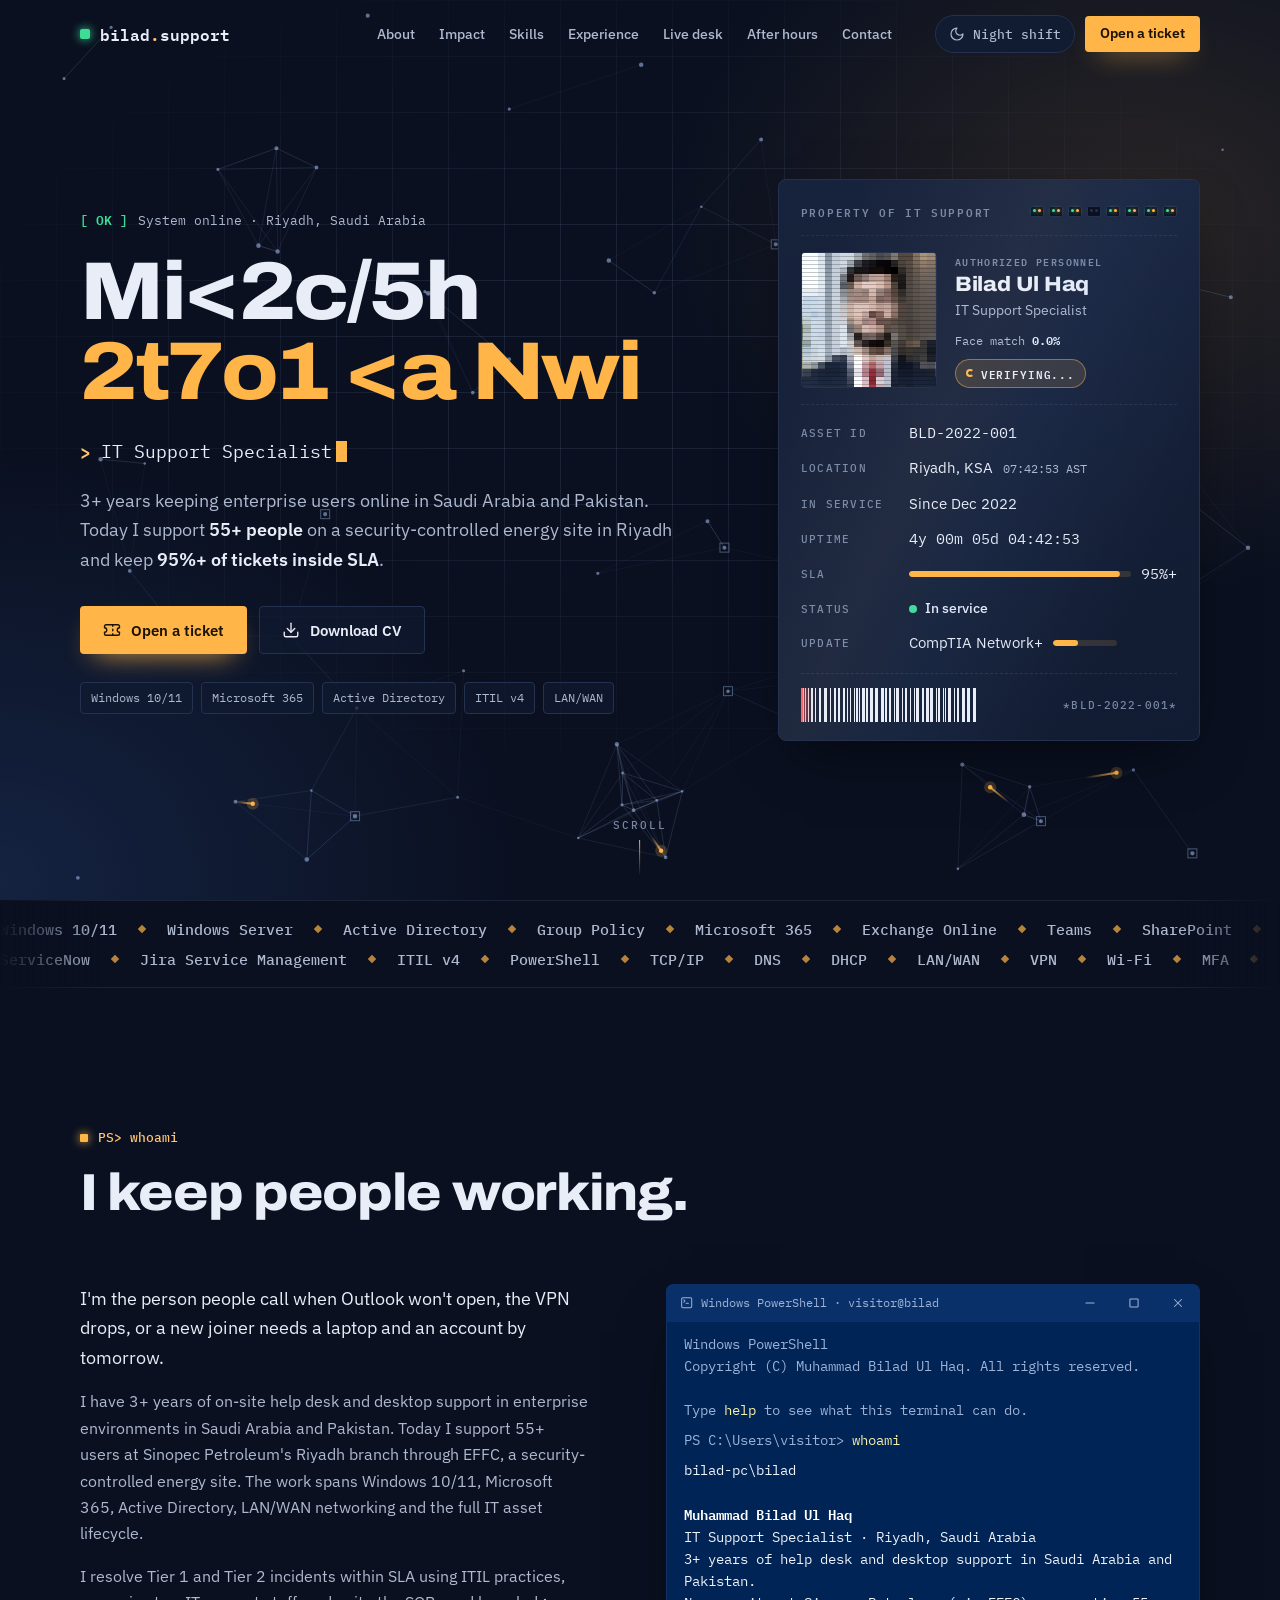
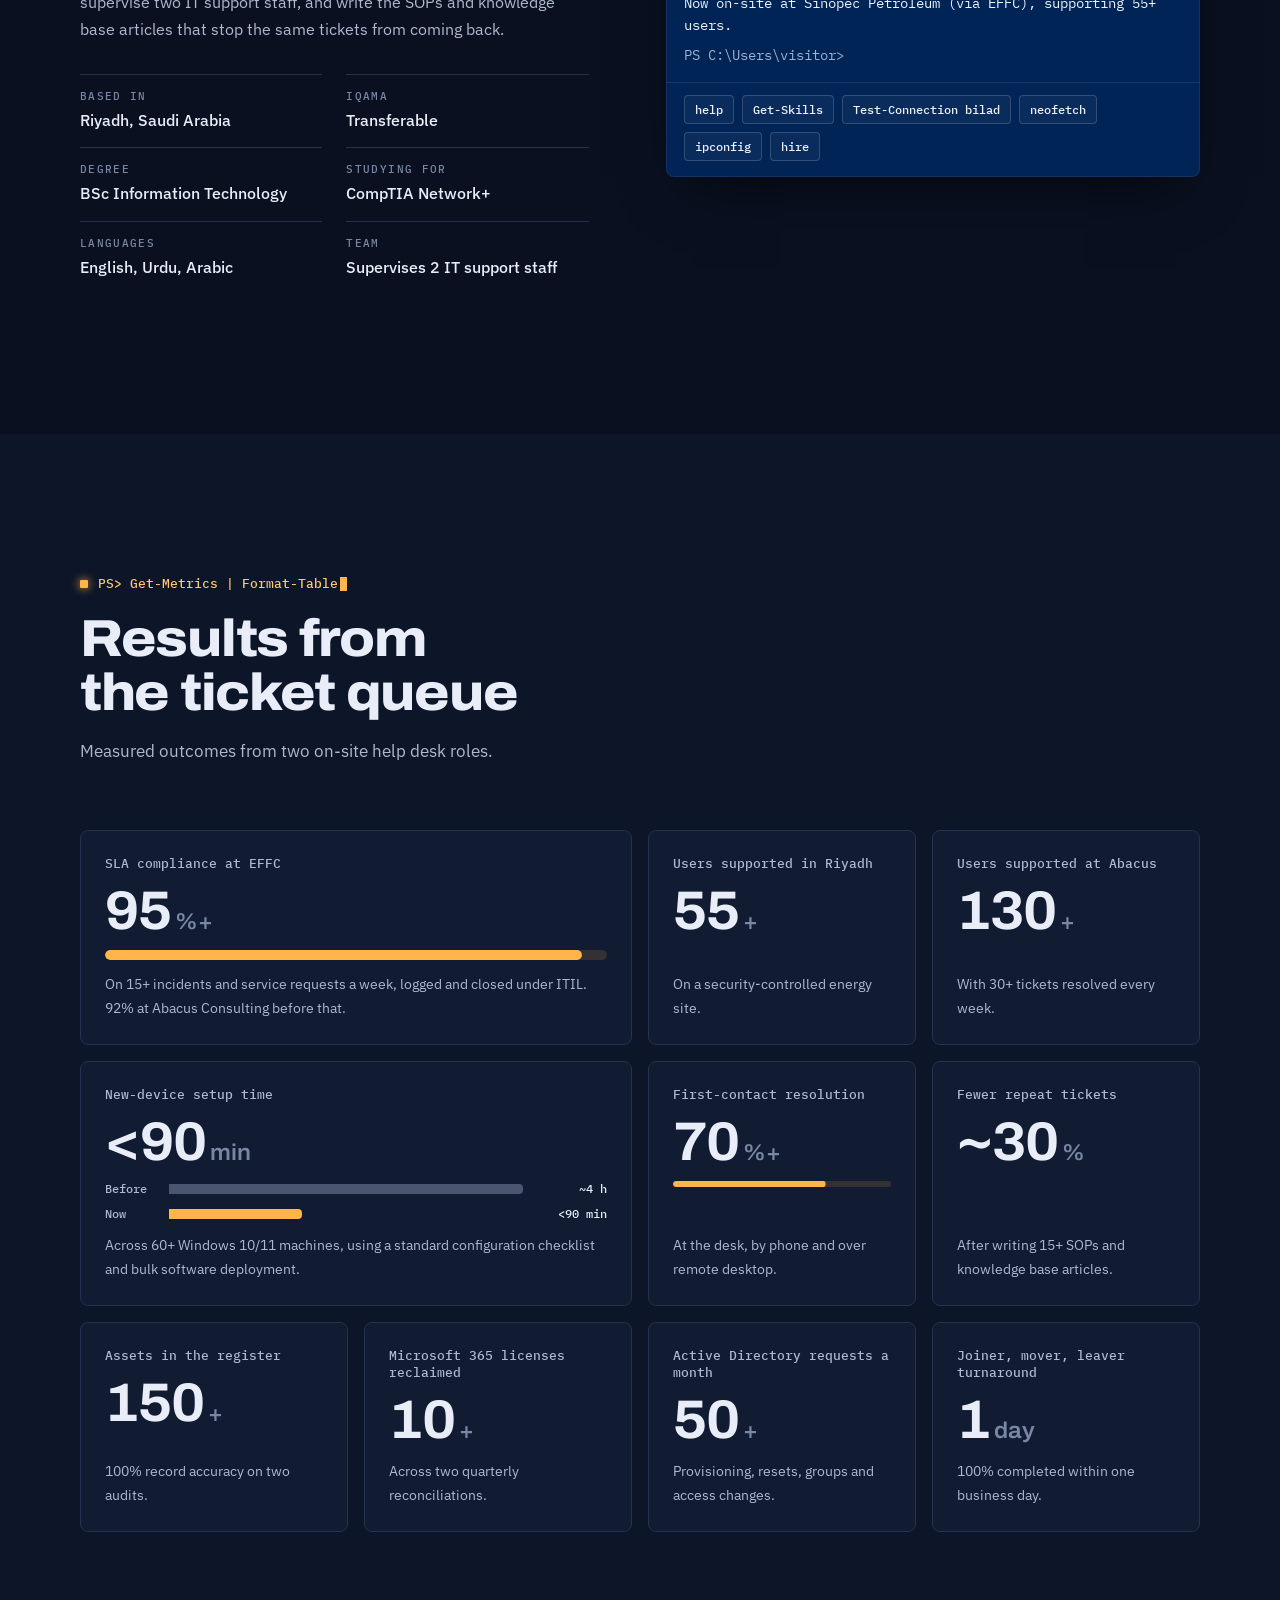
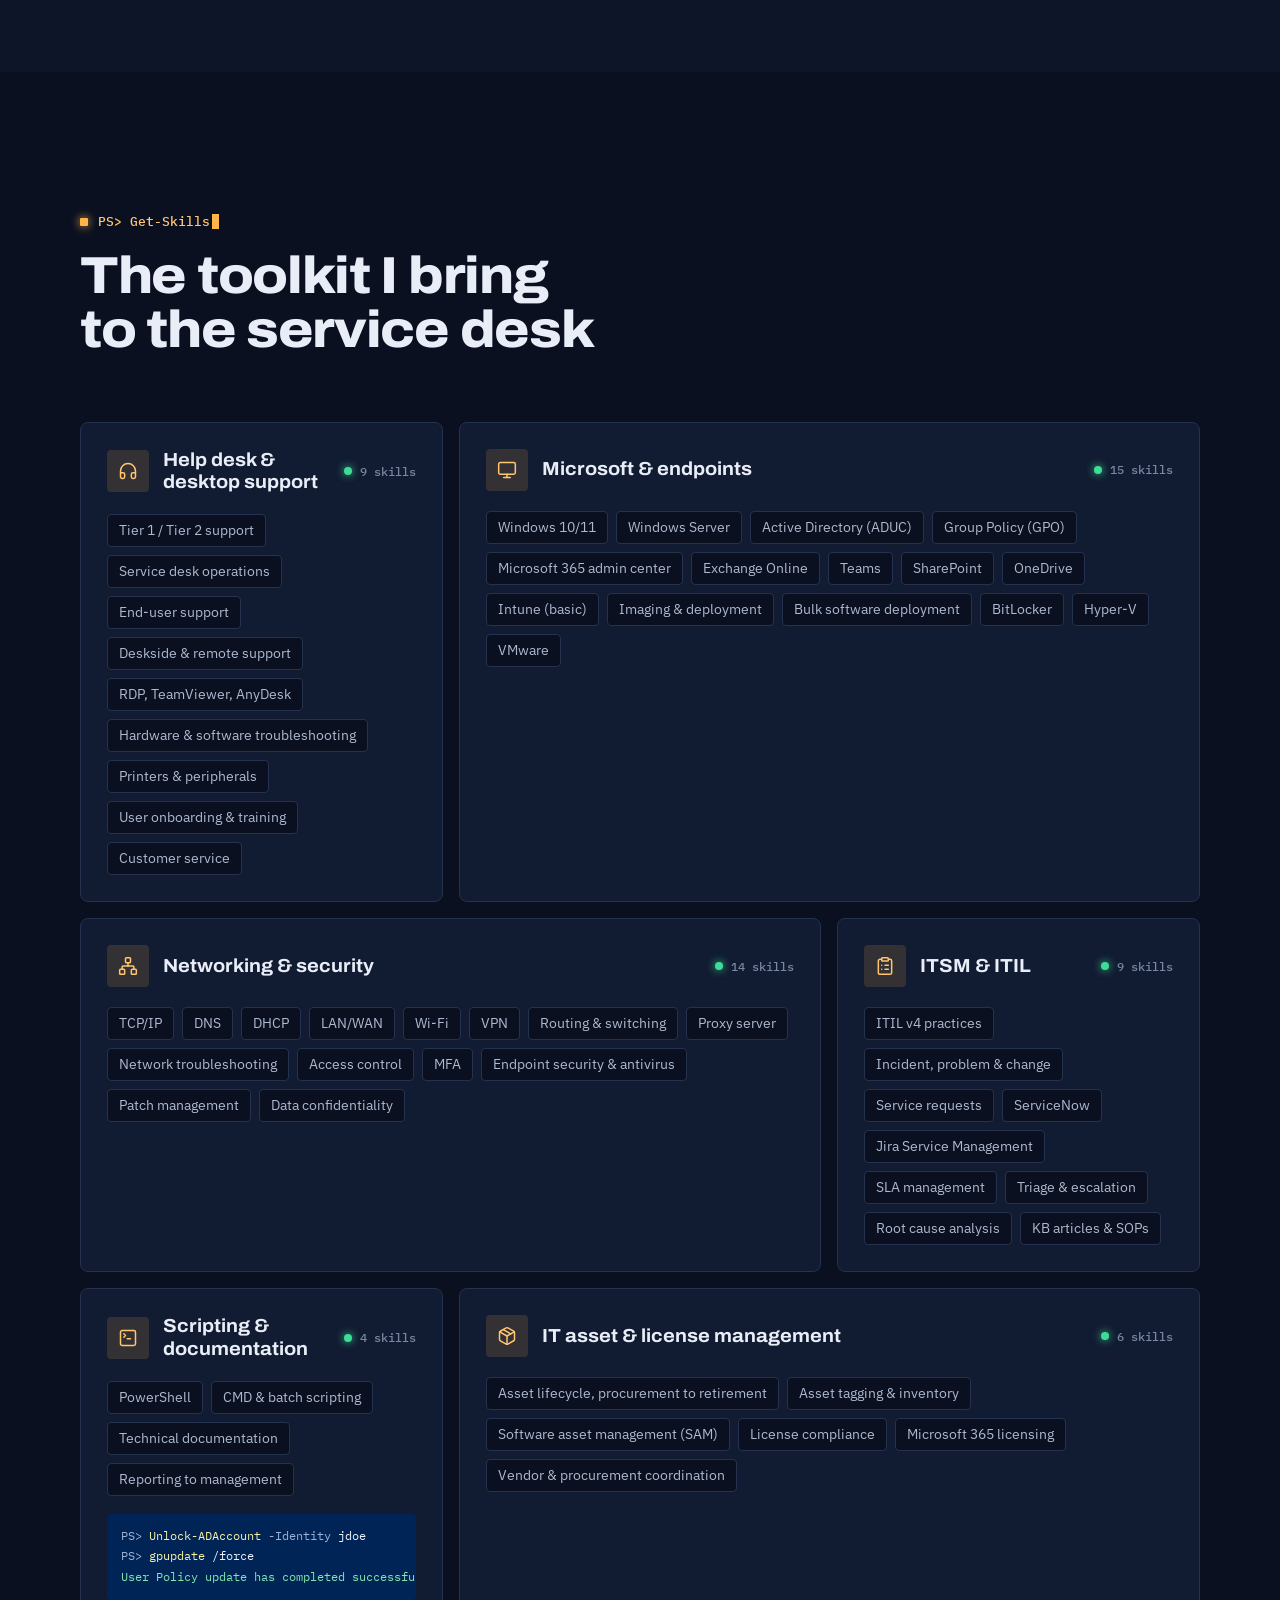
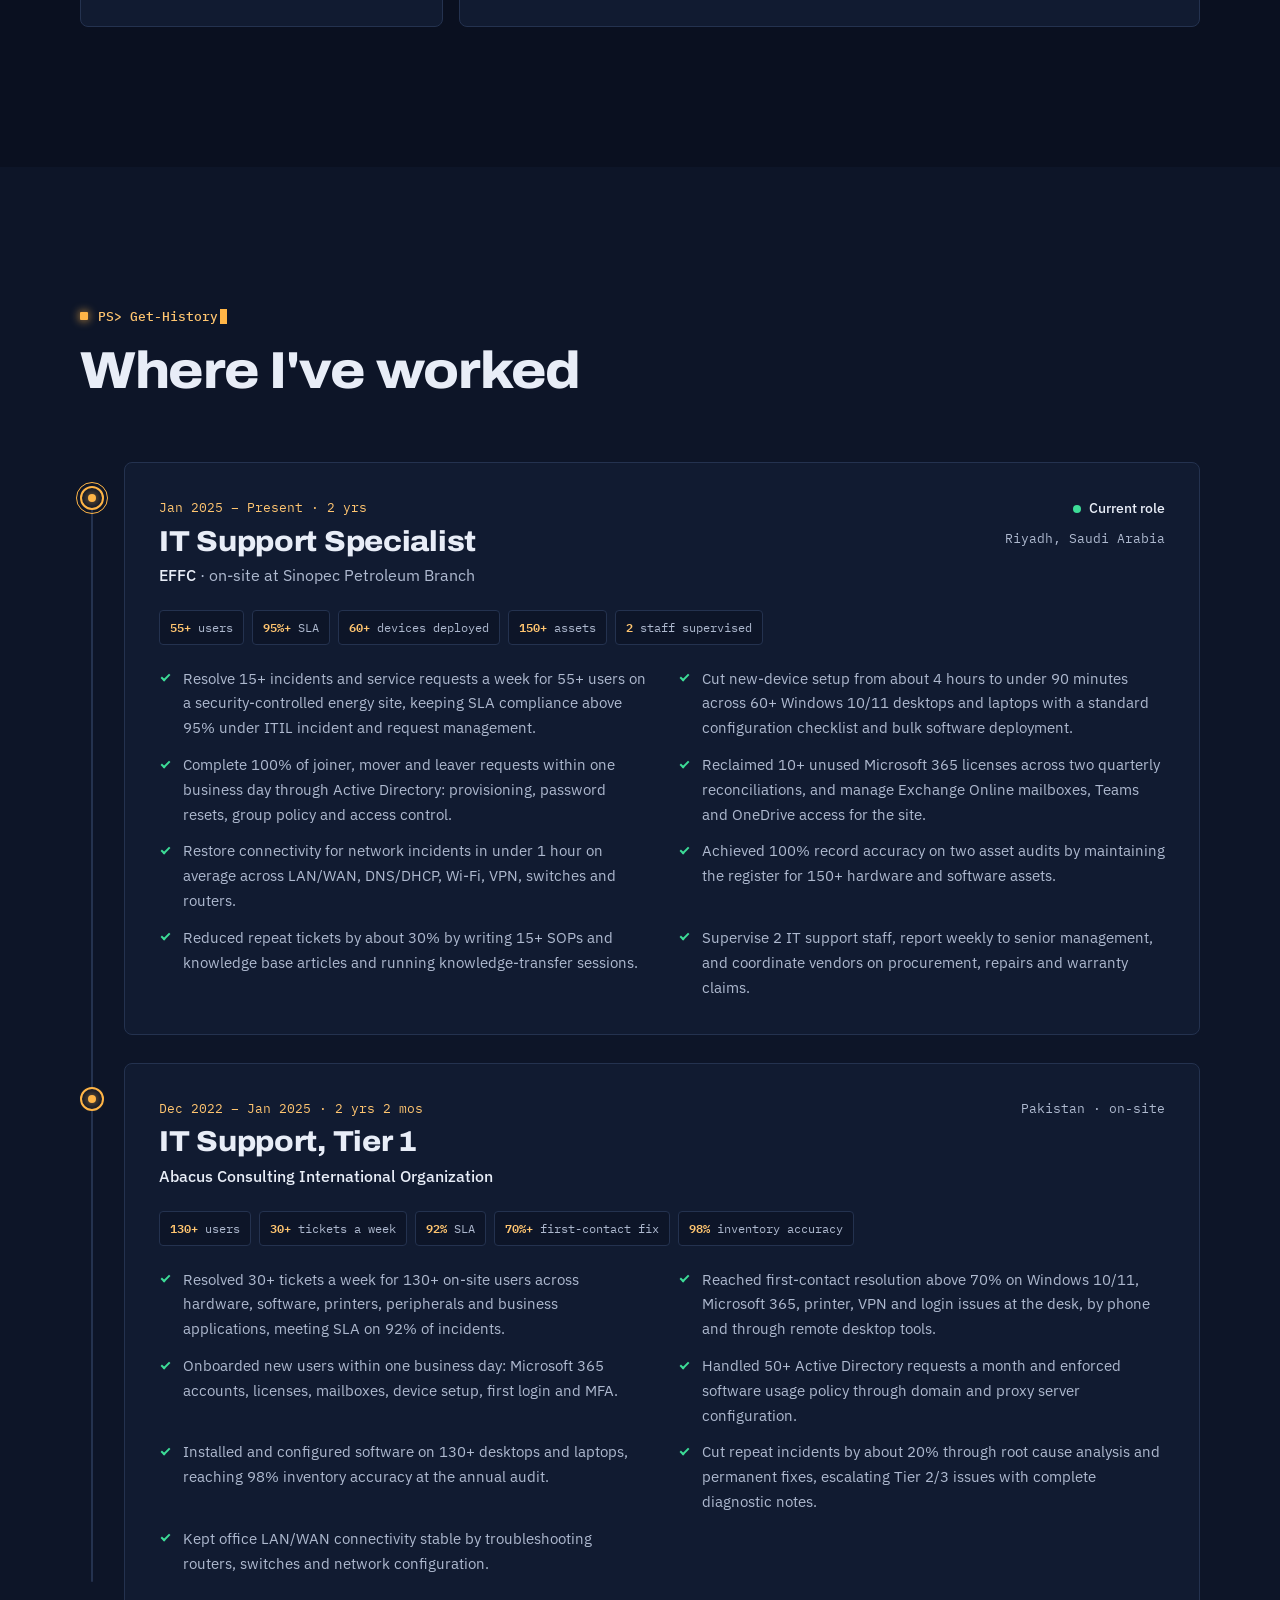
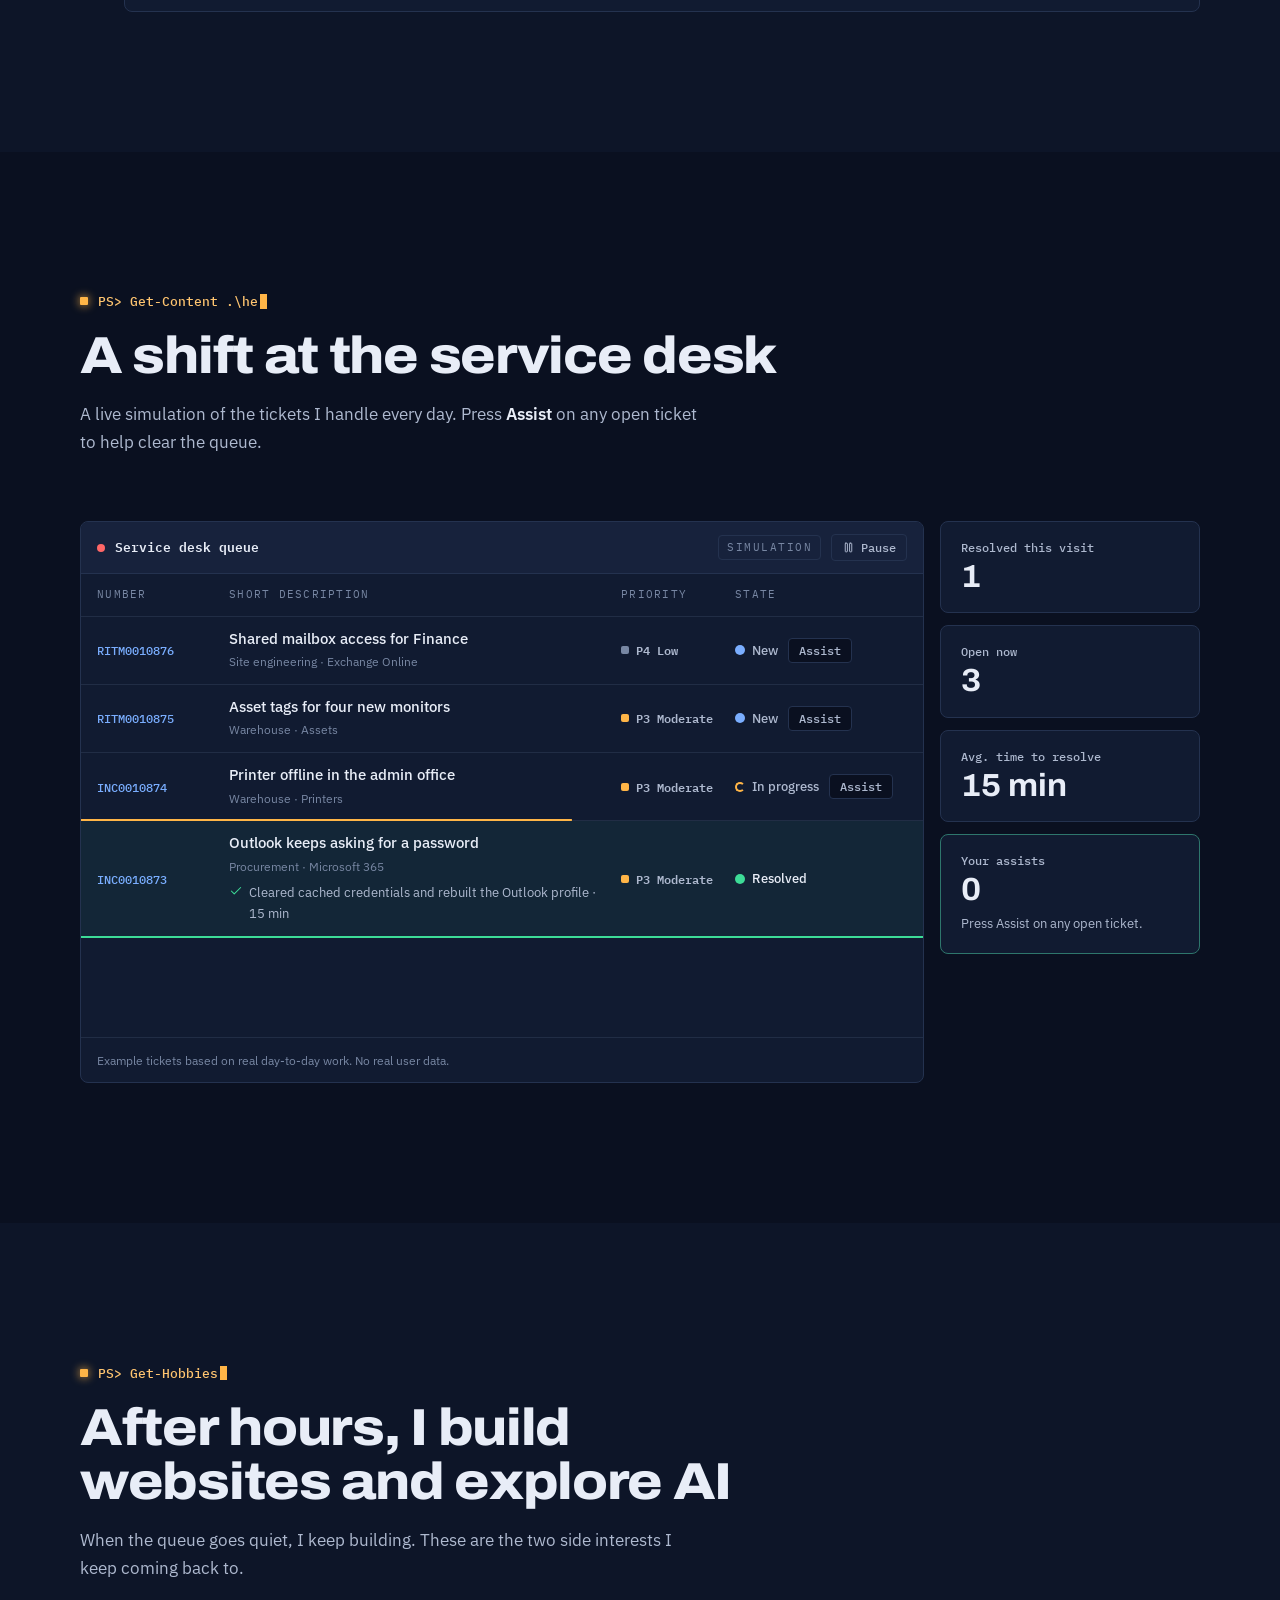
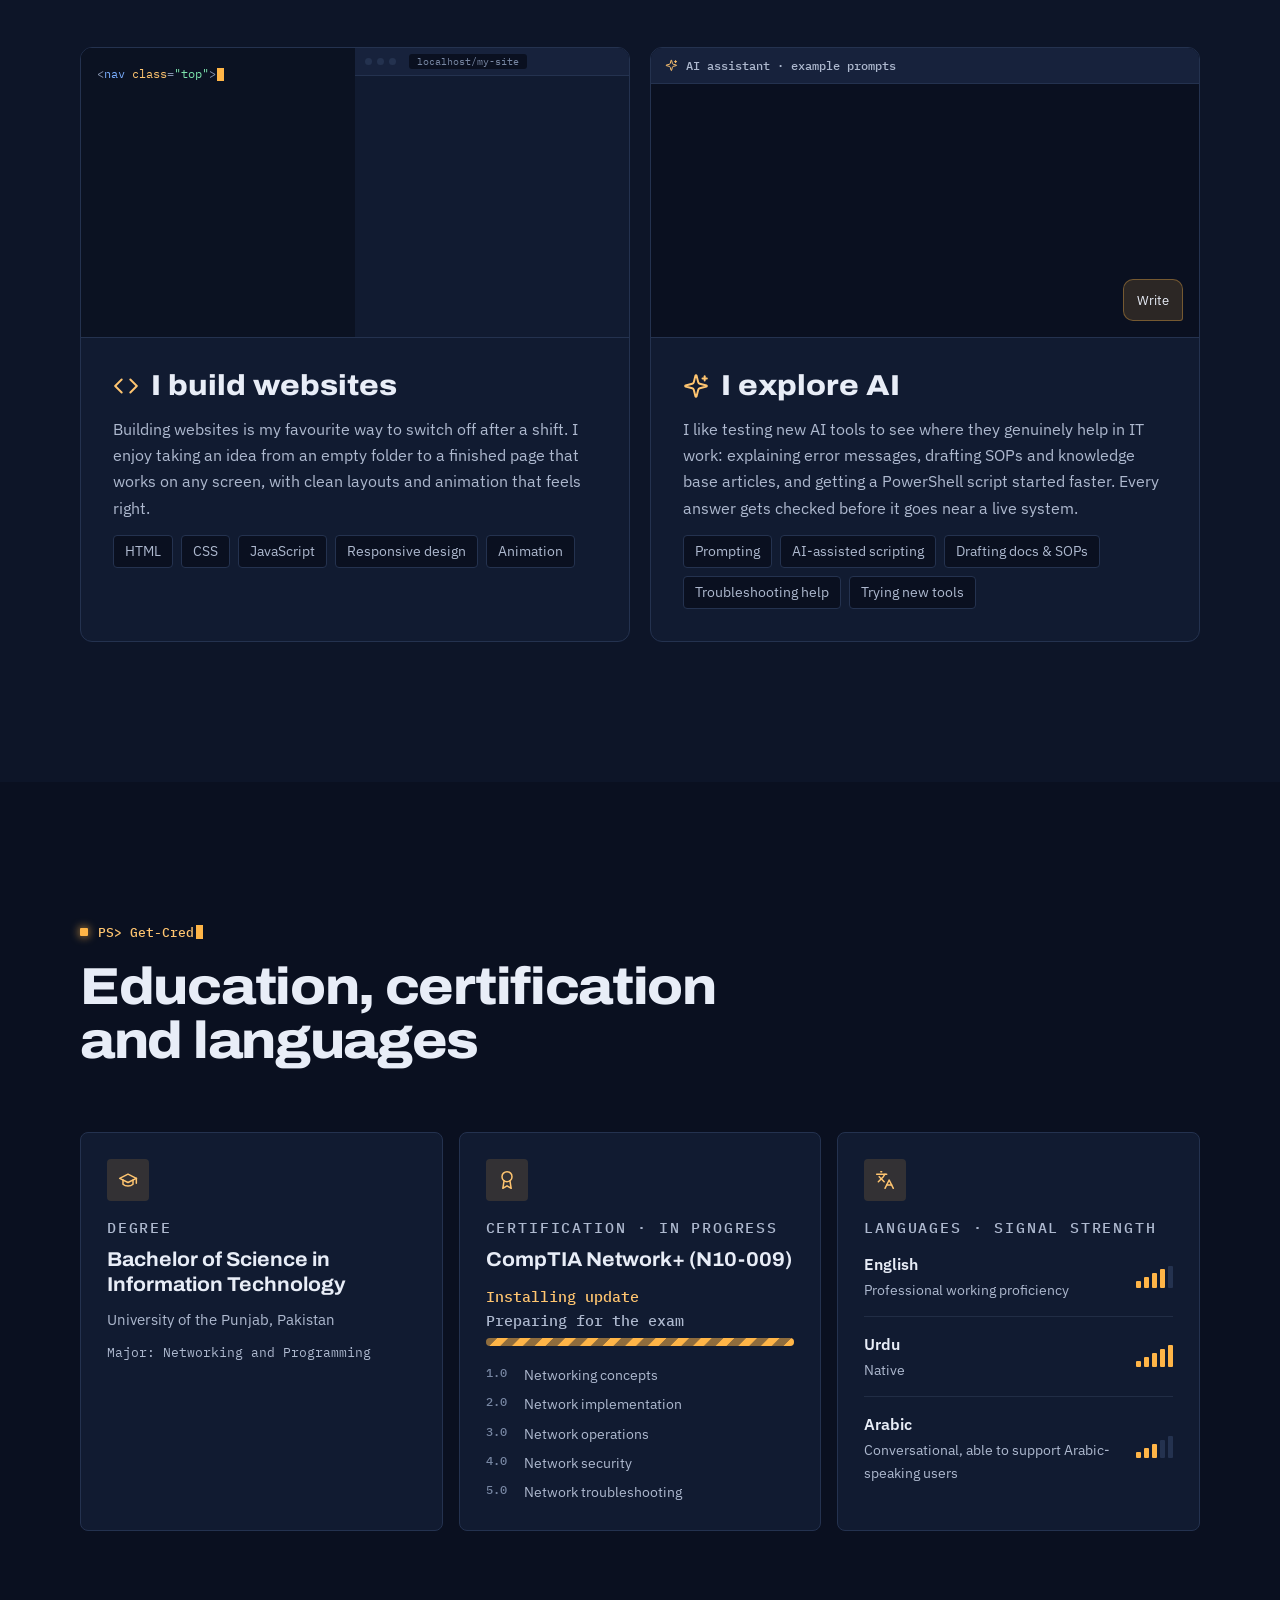
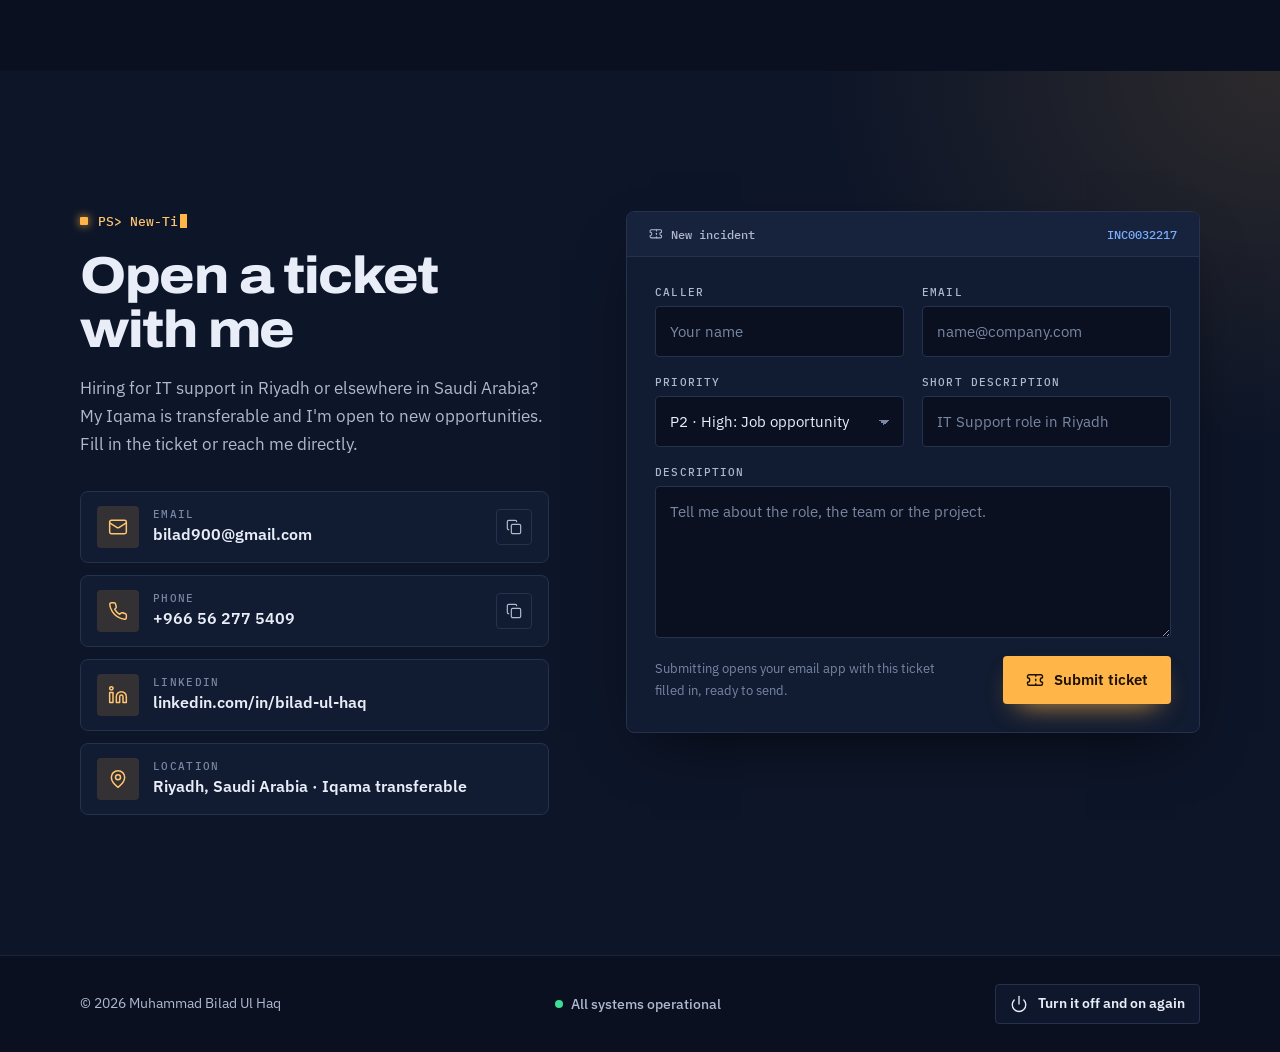
==== commit 9ce417df: "Add files via upload" ====
--- a/index.html
+++ b/index.html
@@ -1,659 +1,732 @@
 <!DOCTYPE html>
 <html lang="en">
 <head>
-<meta charset="UTF-8">
-<meta name="viewport" content="width=device-width, initial-scale=1, viewport-fit=cover">
-<meta name="color-scheme" content="light">
-<meta name="theme-color" content="#FFFFFF">
-<title>Muhammad Bilad Ul Haq | IT Support Specialist</title>
-<meta name="description" content="IT Support Specialist in Riyadh with 3+ years of help desk and desktop support: Microsoft 365, Active Directory, ITIL, networking.">
-<link rel="preconnect" href="https://fonts.googleapis.com">
-<link rel="preconnect" href="https://fonts.gstatic.com" crossorigin>
-<link href="https://fonts.googleapis.com/css2?family=IBM+Plex+Sans+Condensed:wght@500;600&family=IBM+Plex+Sans:wght@400;500;600&display=swap" rel="stylesheet">
-<style>
-  :root {
-    color-scheme: light;
-    --bg: #F6F9F8;
-    --surface: #FFFFFF;
-    --ink: #1F2D2B;
-    --muted: #5B6B68;
-    --line: #DCE5E2;
-    --teal: #0B7468;
-    --teal-bright: #19A89A;
-    --teal-soft: #E1F3EF;
-    --sun: #F2B544;
-    --sun-soft: #FFF1D6;
-    --ok: #2F9E57;
-    --bar: 4rem;
-    box-sizing: border-box;
-  }
-  *, *::before, *::after { box-sizing: inherit; }
-  html { scroll-padding-top: calc(env(safe-area-inset-top, 0px) + var(--bar) + 1rem); }
-  body {
-    margin: 0;
-    background: var(--bg);
-    color: var(--ink);
-    font-family: "IBM Plex Sans", "Segoe UI", Roboto, Helvetica, Arial, sans-serif;
-    font-size: 1.0625rem;
-    line-height: 1.6;
-    padding-bottom: env(safe-area-inset-bottom, 0px);
-  }
-  a { color: inherit; }
-  a:focus-visible, button:focus-visible, input:focus-visible, textarea:focus-visible {
-    outline: 3px solid var(--sun); outline-offset: 3px;
-  }
-  .wrap { max-width: 64rem; margin: 0 auto; padding: 0 1.5rem; }
-
-  /* ---------- Top navigation ---------- */
-  .topbar {
-    position: sticky; top: 0; z-index: 20;
-    background: rgba(255, 255, 255, 0.82);
-    -webkit-backdrop-filter: saturate(160%) blur(12px);
-    backdrop-filter: saturate(160%) blur(12px);
-    border-bottom: 1px solid var(--line);
-    padding-top: env(safe-area-inset-top, 0px);
-  }
-  .topbar .wrap { display: flex; align-items: center; gap: 1rem; min-height: var(--bar); }
-  .brand {
-    font-family: "IBM Plex Sans Condensed", "Arial Narrow", sans-serif;
-    font-weight: 600; font-size: 1.25rem;
-    text-decoration: none; white-space: nowrap;
-    display: flex; align-items: center; gap: 0.55rem;
-  }
-  .brand i {
-    display: inline-grid; place-items: center;
-    width: 2rem; height: 2rem; border-radius: 50%;
-    background: var(--teal); color: #fff;
-    font-style: normal; font-size: 0.85rem; letter-spacing: 0.03em;
-  }
-  nav { flex: 1; overflow-x: auto; scrollbar-width: none; }
-  nav::-webkit-scrollbar { display: none; }
-  nav ul { list-style: none; margin: 0; padding: 0; display: flex; gap: 0.25rem; justify-content: flex-end; }
-  nav a {
-    display: block;
-    padding: 0.45rem 0.85rem;
-    border-radius: 999px;
-    text-decoration: none; font-weight: 500; font-size: 0.975rem;
-    color: var(--muted);
-    white-space: nowrap;
-    transition: background 0.2s, color 0.2s;
-  }
-  nav a:hover { color: var(--ink); background: var(--teal-soft); }
-  nav a[aria-current="page"] { color: var(--teal); background: var(--teal-soft); font-weight: 600; }
-  .cv-link {
-    white-space: nowrap; font-weight: 600; font-size: 0.925rem;
-    text-decoration: none; color: #fff;
-    background: var(--teal);
-    padding: 0.5rem 1rem; border-radius: 999px;
-  }
-  .cv-link:hover { background: #095F55; }
-  .cv-link { order: 3; }
-  @media (max-width: 800px) {
-    :root { --bar: 6.4rem; }
-    .topbar .wrap { flex-wrap: wrap; gap: 0; padding-top: 0.6rem; min-height: 0; }
-    .brand { flex: 1; }
-    .cv-link { order: 2; }
-    nav { flex-basis: 100%; order: 3; margin: 0.5rem -1.5rem 0; padding: 0 1rem 0.6rem; }
-    nav ul { justify-content: flex-start; }
-  }
-
-  .view[hidden] { display: none; }
-  .view.enter { animation: viewIn 0.4s ease-out; }
-  @keyframes viewIn { from { opacity: 0; transform: translateY(10px); } to { opacity: 1; transform: none; } }
-  .page { padding: 3rem 0 5rem; }
-
-  h1 {
-    font-family: "IBM Plex Sans Condensed", "Arial Narrow", "Roboto Condensed", sans-serif;
-    font-weight: 600;
-    font-size: clamp(2.7rem, 7vw, 5rem);
-    line-height: 0.98; letter-spacing: -0.015em;
-    margin: 0 0 1.1rem;
-  }
-  h1 span { display: block; }
-  h2 {
-    font-family: "IBM Plex Sans Condensed", "Arial Narrow", sans-serif;
-    font-weight: 600; font-size: clamp(1.75rem, 4vw, 2.25rem); line-height: 1.15;
-    margin: 0 0 1.5rem;
-  }
-  h1:focus, h2:focus { outline: none; }
-  h3 { font-size: 1.2rem; line-height: 1.35; margin: 0; }
-  .subhead {
-    font-family: "IBM Plex Sans Condensed", "Arial Narrow", sans-serif;
-    font-weight: 600; font-size: 1.5rem;
-    margin: 3rem 0 1.25rem;
-  }
-  p { max-width: 68ch; }
-  .muted { color: var(--muted); }
-
-  /* ---------- Full-screen cover ---------- */
-  .cover {
-    position: relative;
-    min-height: calc(100vh - var(--bar));
-    min-height: calc(100svh - var(--bar) - env(safe-area-inset-top, 0px));
-    display: flex; align-items: center;
-    padding: 3rem 0 5.5rem;
-    overflow: hidden;
-    background: linear-gradient(150deg, #DDF2EC 0%, #F6F9F8 48%, #FFF3DC 100%);
-    isolation: isolate;
-  }
-  .cover::before {
-    content: ""; position: absolute; inset: 0; z-index: -1;
-    background-image: radial-gradient(rgba(11, 116, 104, 0.16) 1.2px, transparent 1.6px);
-    background-size: 24px 24px;
-    -webkit-mask-image: linear-gradient(115deg, #000 0%, transparent 65%);
-    mask-image: linear-gradient(115deg, #000 0%, transparent 65%);
-  }
-  .blob {
-    position: absolute; z-index: -1;
-    border-radius: 50%;
-    filter: blur(70px);
-    opacity: 0.45;
-    animation: drift 18s ease-in-out infinite alternate;
-  }
-  .blob.a { width: 26rem; height: 26rem; background: #8FDCCD; top: -8rem; right: -6rem; }
-  .blob.b { width: 22rem; height: 22rem; background: #FFD58A; bottom: -9rem; left: 30%; animation-duration: 22s; }
-  @keyframes drift { to { transform: translate(-2.5rem, 2rem) scale(1.08); } }
-
-  .hero {
-    width: 100%;
-    display: grid;
-    grid-template-columns: 1fr minmax(15rem, 20rem);
-    gap: clamp(2rem, 6vw, 5rem);
-    align-items: center;
-  }
-  .open {
-    display: inline-flex; align-items: center; gap: 0.55rem;
-    font-size: 0.925rem; font-weight: 500;
-    background: rgba(255, 255, 255, 0.85);
-    border: 1px solid var(--line);
-    border-radius: 999px;
-    padding: 0.35rem 0.9rem 0.35rem 0.75rem;
-    margin-bottom: 1.5rem;
-  }
-  .dot { position: relative; width: 9px; height: 9px; border-radius: 50%; background: var(--ok); flex: none; }
-  .dot::after {
-    content: ""; position: absolute; inset: 0; border-radius: 50%;
-    background: var(--ok);
-    animation: ping 2s ease-out infinite;
-  }
-  @keyframes ping { 0% { transform: scale(1); opacity: 0.7; } 80%, 100% { transform: scale(2.6); opacity: 0; } }
-
-  .pitch { font-size: clamp(1.15rem, 2.2vw, 1.35rem); line-height: 1.5; margin: 0 0 0.75rem; max-width: 34ch; }
-  .where { color: var(--muted); margin: 0 0 2rem; max-width: 46ch; }
-  .actions { display: flex; flex-wrap: wrap; gap: 0.75rem; }
-  .btn {
-    display: inline-block;
-    padding: 0.8rem 1.4rem;
-    border-radius: 999px;
-    font: inherit; font-weight: 600;
-    text-decoration: none;
-    border: 2px solid var(--teal);
-    cursor: pointer;
-    background: rgba(255, 255, 255, 0.7); color: var(--teal);
-    transition: transform 0.15s ease, box-shadow 0.15s ease;
-  }
-  .btn:hover { transform: translateY(-2px); box-shadow: 0 8px 20px rgba(11, 116, 104, 0.18); }
-  .btn.primary { background: var(--teal); color: #fff; }
-
-  /* Photo */
-  .portrait { position: relative; margin: 0; justify-self: end; width: 100%; }
-  .portrait::before {
-    content: ""; position: absolute;
-    inset: 1.1rem -1.1rem -1.1rem 1.1rem;
-    background: var(--sun);
-    border-radius: 28px;
-  }
-  .frame {
-    position: relative;
-    aspect-ratio: 4 / 5;
-    border-radius: 28px;
-    overflow: hidden;
-    background: linear-gradient(160deg, var(--teal-bright), var(--teal));
-    display: grid; place-items: center;
-    box-shadow: 0 20px 45px rgba(31, 45, 43, 0.18);
-  }
-  .frame img { position: absolute; inset: 0; width: 100%; height: 100%; object-fit: cover; }
-  .monogram {
-    font-family: "IBM Plex Sans Condensed", "Arial Narrow", sans-serif;
-    font-weight: 600; font-size: 5.5rem; color: #fff;
-  }
-  .portrait figcaption {
-    position: absolute; left: -1.5rem; bottom: 1.5rem;
-    background: var(--surface);
-    border-radius: 14px;
-    padding: 0.6rem 0.95rem;
-    font-size: 0.85rem; line-height: 1.35;
-    box-shadow: 0 10px 28px rgba(31, 45, 43, 0.16);
-  }
-  .portrait figcaption strong { display: block; font-size: 0.95rem; }
-
-  .scroll-cue {
-    position: absolute; left: 50%; bottom: 1.5rem;
-    transform: translateX(-50%);
-    background: none; border: 0; cursor: pointer;
-    font: inherit; font-size: 0.9rem; color: var(--muted);
-    display: flex; flex-direction: column; align-items: center; gap: 0.3rem;
-  }
-  .scroll-cue svg { animation: nudge 1.8s ease-in-out infinite; }
-  @keyframes nudge { 50% { transform: translateY(5px); } }
-
-  /* Laptop / desktop: wide cover */
-  @media (min-width: 1200px) {
-    .wrap { max-width: 72rem; }
-  }
-  /* Tablet */
-  @media (max-width: 900px) {
-    .hero { grid-template-columns: 1fr 15rem; }
-  }
-  /* Mobile: stacked cover, photo on top */
-  @media (max-width: 680px) {
-    .cover { align-items: flex-start; padding: 2rem 0 5rem; }
-    .hero { grid-template-columns: 1fr; gap: 2.25rem; }
-    .portrait { order: -1; justify-self: start; max-width: 12rem; }
-    .portrait::before { inset: 0.7rem -0.7rem -0.7rem 0.7rem; border-radius: 22px; }
-    .frame { border-radius: 22px; }
-    .monogram { font-size: 4rem; }
-    .portrait figcaption { left: auto; right: -5.5rem; bottom: 1rem; }
-    .blob.a { width: 18rem; height: 18rem; }
-    .blob.b { width: 16rem; height: 16rem; left: -4rem; }
-    .actions .btn { flex: 1 1 auto; text-align: center; white-space: nowrap; padding: 0.75rem 1.1rem; }
-    .portrait { max-width: 10.5rem; }
-  }
-  /* Short laptop screens: keep the cover compact */
-  @media (min-width: 681px) and (max-height: 700px) {
-    .portrait { max-width: 15rem; justify-self: end; }
-    h1 { font-size: clamp(2.5rem, 6vw, 3.8rem); }
-  }
-
-  /* Load sequence */
-  .intro .rise { opacity: 0; transform: translateY(18px); animation: rise 0.7s cubic-bezier(.2,.7,.2,1) forwards; }
-  .intro .rise:nth-child(1) { animation-delay: 0.05s; }
-  .intro .rise:nth-child(2) { animation-delay: 0.15s; }
-  .intro .rise:nth-child(3) { animation-delay: 0.25s; }
-  .intro .rise:nth-child(4) { animation-delay: 0.35s; }
-  .intro .rise:nth-child(5) { animation-delay: 0.45s; }
-  .intro .portrait { opacity: 0; transform: scale(0.94); animation: rise 0.9s cubic-bezier(.2,.7,.2,1) 0.2s forwards; }
-  .intro .portrait::before { transform: translate(-1.1rem, -1.1rem); animation: slot 0.7s cubic-bezier(.2,.7,.2,1) 0.75s forwards; }
-  @keyframes rise { to { opacity: 1; transform: none; } }
-  @keyframes slot { to { transform: none; } }
-
-  /* ---------- Results ---------- */
-  .results {
-    display: grid;
-    grid-template-columns: repeat(auto-fit, minmax(12.5rem, 1fr));
-    gap: 1rem;
-    margin: 0;
-  }
-  .results div {
-    background: var(--surface);
-    border-radius: 18px;
-    padding: 1.35rem 1.3rem;
-    border: 1px solid var(--line);
-  }
-  .results dt {
-    font-family: "IBM Plex Sans Condensed", "Arial Narrow", sans-serif;
-    font-weight: 600; font-size: 2.6rem; line-height: 1.05;
-    color: var(--teal);
-    font-variant-numeric: tabular-nums;
-  }
-  .results dd { margin: 0.35rem 0 0; color: var(--muted); font-size: 0.95rem; line-height: 1.45; }
-
-  /* ---------- What I bring ---------- */
-  .bring { display: grid; grid-template-columns: repeat(auto-fit, minmax(15rem, 1fr)); gap: 1rem; }
-  .bring > div { background: var(--sun-soft); border-radius: 18px; padding: 1.4rem 1.35rem; }
-  .bring h3 { margin-bottom: 0.4rem; }
-  .bring p { margin: 0; color: #5A4D35; }
-
-  .about { background: var(--surface); border: 1px solid var(--line); border-radius: 18px; padding: 1.6rem 1.6rem 0.6rem; }
-  .about p { margin-top: 0; }
-
-  /* ---------- Experience ---------- */
-  .job {
-    position: relative;
-    background: var(--surface);
-    border: 1px solid var(--line);
-    border-radius: 18px;
-    padding: 1.5rem 1.6rem;
-    margin-bottom: 1.25rem;
-  }
-  .job .when {
-    display: inline-block;
-    font-size: 0.85rem; font-weight: 600;
-    background: var(--teal-soft); color: var(--teal);
-    padding: 0.2rem 0.7rem; border-radius: 999px;
-    margin-bottom: 0.75rem;
-  }
-  .job.current .when { background: var(--sun-soft); color: #7A5310; }
-  .job .meta { color: var(--muted); font-size: 0.95rem; margin: 0.2rem 0 1rem; }
-  .job ul { margin: 0; padding-left: 1.1rem; max-width: 72ch; }
-  .job li { margin-bottom: 0.55rem; }
-  .job li::marker { color: var(--teal-bright); }
-
-  /* ---------- Skills ---------- */
-  .skill-groups { display: grid; grid-template-columns: repeat(auto-fit, minmax(18rem, 1fr)); gap: 1rem; }
-  .skill-groups > div { background: var(--surface); border: 1px solid var(--line); border-radius: 18px; padding: 1.3rem 1.35rem; }
-  .skill-groups h3 { font-size: 1.05rem; margin-bottom: 0.75rem; }
-  .tags { list-style: none; margin: 0; padding: 0; display: flex; flex-wrap: wrap; gap: 0.4rem; }
-  .tags li {
-    font-size: 0.875rem;
-    background: var(--teal-soft); color: #134E47;
-    padding: 0.25rem 0.65rem; border-radius: 999px;
-  }
-
-  /* ---------- Education ---------- */
-  .card { background: var(--surface); border: 1px solid var(--line); border-radius: 18px; padding: 1.4rem 1.5rem; margin-bottom: 1rem; }
-  .card p { margin: 0; }
-  .status {
-    display: inline-block; background: var(--sun-soft); color: #7A5310;
-    font-size: 0.85rem; font-weight: 600;
-    padding: 0.15rem 0.6rem; border-radius: 999px; margin-left: 0.35rem;
-  }
-  .langs { list-style: none; padding: 0; margin: 0; }
-  .langs li { margin-bottom: 0.4rem; }
-
-  /* ---------- Contact ---------- */
-  .contact-grid {
-    display: grid; grid-template-columns: repeat(auto-fit, minmax(14rem, 1fr));
-    gap: 1rem; margin-bottom: 1rem;
-  }
-  .contact-grid a, .contact-grid div {
-    background: var(--surface); border: 1px solid var(--line); border-radius: 18px;
-    padding: 1.1rem 1.25rem;
-    text-decoration: none; display: block;
-    transition: transform 0.15s, border-color 0.15s;
-  }
-  .contact-grid a:hover { transform: translateY(-2px); border-color: var(--teal-bright); }
-  .contact-grid .label { display: block; color: var(--muted); font-size: 0.9rem; }
-  .contact-grid .value { display: block; font-weight: 600; word-break: break-word; }
-  form { max-width: 38rem; display: grid; gap: 1rem; }
-  label { display: grid; gap: 0.35rem; font-weight: 500; font-size: 0.95rem; }
-  input, textarea {
-    font: inherit; color: var(--ink); background: var(--surface);
-    border: 1px solid var(--line); border-radius: 12px;
-    padding: 0.7rem 0.85rem; width: 100%;
-  }
-  input:focus, textarea:focus { border-color: var(--teal-bright); }
-  textarea { min-height: 8rem; resize: vertical; }
-  .form-note { font-size: 0.9rem; color: var(--muted); margin: 0; }
-
-  footer { border-top: 1px solid var(--line); padding: 1.5rem 0 2rem; color: var(--muted); font-size: 0.925rem; background: var(--surface); }
-
-  @media (prefers-reduced-motion: reduce) {
-    *, *::before, *::after { animation: none !important; transition: none !important; }
-    .intro .rise, .intro .portrait { opacity: 1; transform: none; }
-    .intro .portrait::before { transform: none; }
-  }
-  @media print {
-    .topbar, .actions, footer, form, .open, .scroll-cue, .blob { display: none; }
-    .view[hidden] { display: block; }
-    .cover { min-height: 0; background: none; }
-    body { background: #fff; font-size: 11pt; }
-  }
-</style>
+  <meta charset="utf-8">
+  <meta name="viewport" content="width=device-width, initial-scale=1, viewport-fit=cover">
+  <title>Muhammad Bilad Ul Haq | IT Support Specialist</title>
+  <meta name="description" content="IT Support Specialist in Riyadh with 3+ years of help desk and desktop support: Microsoft 365, Active Directory, networking and ITIL service management.">
+  <meta name="author" content="Muhammad Bilad Ul Haq">
+  <meta name="theme-color" content="#0A1020">
+  <meta property="og:type" content="website">
+  <meta property="og:title" content="Muhammad Bilad Ul Haq | IT Support Specialist">
+  <meta property="og:description" content="3+ years keeping enterprise users online in Saudi Arabia and Pakistan. Microsoft 365, Active Directory, networking, ITIL.">
+  <link rel="icon" href="data:image/svg+xml,%3Csvg xmlns='http://www.w3.org/2000/svg' viewBox='0 0 32 32'%3E%3Crect width='32' height='32' rx='6' fill='%230A1020'/%3E%3Cpath d='M10 7v18M10 7h6.5a4.5 4.5 0 0 1 0 9H10M10 16h7.5a4.5 4.5 0 0 1 0 9H10' fill='none' stroke='%23FFB547' stroke-width='3' stroke-linejoin='round'/%3E%3Ccircle cx='25.5' cy='6.5' r='3' fill='%233DDC97'/%3E%3C/svg%3E">
+
+  <script>
+    (function () {
+      var root = document.documentElement;
+      root.classList.add('js');
+      var theme = 'dark';
+      var firstVisit = false;
+      try { if (localStorage.getItem('bilad-theme') === 'light') theme = 'light'; } catch (e) {}
+      try { firstVisit = !sessionStorage.getItem('bilad-booted'); } catch (e) {}
+      root.setAttribute('data-theme', theme);
+      var calm = window.matchMedia && window.matchMedia('(prefers-reduced-motion: reduce)').matches;
+      if (firstVisit && !calm) root.classList.add('booting');
+      // If the main script never loads, show the page instead of leaving animated parts hidden.
+      setTimeout(function () { if (!window.__biladReady) root.classList.remove('js', 'booting'); }, 3000);
+    })();
+  </script>
+
+  <link rel="preconnect" href="https://fonts.googleapis.com">
+  <link rel="preconnect" href="https://fonts.gstatic.com" crossorigin>
+  <link rel="stylesheet" href="https://fonts.googleapis.com/css2?family=Archivo:wdth,wght@62..125,400..900&family=IBM+Plex+Mono:wght@400;500;600&family=IBM+Plex+Sans:wght@400;500;600;700&display=swap">
+  <link rel="stylesheet" href="style.css">
 </head>
 <body>
 
-<header class="topbar">
+<svg class="sprite" xmlns="http://www.w3.org/2000/svg" aria-hidden="true" focusable="false">
+  <symbol id="i-headset" viewBox="0 0 24 24"><path d="M3 14h3a2 2 0 0 1 2 2v3a2 2 0 0 1-2 2H5a2 2 0 0 1-2-2v-7a9 9 0 0 1 18 0v7a2 2 0 0 1-2 2h-1a2 2 0 0 1-2-2v-3a2 2 0 0 1 2-2h3"/></symbol>
+  <symbol id="i-ticket" viewBox="0 0 24 24"><path d="M2 9a3 3 0 0 1 0 6v2a2 2 0 0 0 2 2h16a2 2 0 0 0 2-2v-2a3 3 0 0 1 0-6V7a2 2 0 0 0-2-2H4a2 2 0 0 0-2 2Z"/><path d="M13 5v2"/><path d="M13 17v2"/><path d="M13 11v2"/></symbol>
+  <symbol id="i-monitor" viewBox="0 0 24 24"><rect width="20" height="14" x="2" y="3" rx="2"/><path d="M8 21h8"/><path d="M12 17v4"/></symbol>
+  <symbol id="i-network" viewBox="0 0 24 24"><rect x="16" y="16" width="6" height="6" rx="1"/><rect x="2" y="16" width="6" height="6" rx="1"/><rect x="9" y="2" width="6" height="6" rx="1"/><path d="M5 16v-3a1 1 0 0 1 1-1h12a1 1 0 0 1 1 1v3"/><path d="M12 12V8"/></symbol>
+  <symbol id="i-clipboard" viewBox="0 0 24 24"><rect width="8" height="4" x="8" y="2" rx="1"/><path d="M16 4h2a2 2 0 0 1 2 2v14a2 2 0 0 1-2 2H6a2 2 0 0 1-2-2V6a2 2 0 0 1 2-2h2"/><path d="M12 11h4"/><path d="M12 16h4"/><path d="M8 11h.01"/><path d="M8 16h.01"/></symbol>
+  <symbol id="i-box" viewBox="0 0 24 24"><path d="m7.5 4.27 9 5.15"/><path d="M21 8a2 2 0 0 0-1-1.73l-7-4a2 2 0 0 0-2 0l-7 4A2 2 0 0 0 3 8v8a2 2 0 0 0 1 1.73l7 4a2 2 0 0 0 2 0l7-4A2 2 0 0 0 21 16Z"/><path d="m3.3 7 8.7 5 8.7-5"/><path d="M12 22V12"/></symbol>
+  <symbol id="i-terminal" viewBox="0 0 24 24"><path d="m7 11 2-2-2-2"/><path d="M11 13h4"/><rect width="18" height="18" x="3" y="3" rx="2"/></symbol>
+  <symbol id="i-code" viewBox="0 0 24 24"><path d="m16 18 6-6-6-6"/><path d="m8 6-6 6 6 6"/></symbol>
+  <symbol id="i-sparkles" viewBox="0 0 24 24"><path d="M9.94 15.5A2 2 0 0 0 8.5 14.06l-6.14-1.58a.5.5 0 0 1 0-.96L8.5 9.94A2 2 0 0 0 9.94 8.5l1.58-6.14a.5.5 0 0 1 .96 0l1.58 6.14a2 2 0 0 0 1.44 1.44l6.14 1.58a.5.5 0 0 1 0 .96l-6.14 1.58a2 2 0 0 0-1.44 1.44l-1.58 6.14a.5.5 0 0 1-.96 0Z"/><path d="M20 3v4"/><path d="M22 5h-4"/></symbol>
+  <symbol id="i-mail" viewBox="0 0 24 24"><rect width="20" height="16" x="2" y="4" rx="2"/><path d="m22 7-8.97 5.7a1.94 1.94 0 0 1-2.06 0L2 7"/></symbol>
+  <symbol id="i-phone" viewBox="0 0 24 24"><path d="M22 16.92v3a2 2 0 0 1-2.18 2 19.79 19.79 0 0 1-8.63-3.07 19.5 19.5 0 0 1-6-6 19.79 19.79 0 0 1-3.07-8.67A2 2 0 0 1 4.11 2h3a2 2 0 0 1 2 1.72c.13.96.36 1.9.7 2.81a2 2 0 0 1-.45 2.11L8.09 9.91a16 16 0 0 0 6 6l1.27-1.27a2 2 0 0 1 2.11-.45c.91.34 1.85.57 2.81.7A2 2 0 0 1 22 16.92Z"/></symbol>
+  <symbol id="i-linkedin" viewBox="0 0 24 24"><path d="M16 8a6 6 0 0 1 6 6v7h-4v-7a2 2 0 0 0-4 0v7h-4v-7a6 6 0 0 1 6-6Z"/><rect width="4" height="12" x="2" y="9"/><circle cx="4" cy="4" r="2"/></symbol>
+  <symbol id="i-pin" viewBox="0 0 24 24"><path d="M20 10c0 6-8 12-8 12s-8-6-8-12a8 8 0 0 1 16 0Z"/><circle cx="12" cy="10" r="3"/></symbol>
+  <symbol id="i-download" viewBox="0 0 24 24"><path d="M21 15v4a2 2 0 0 1-2 2H5a2 2 0 0 1-2-2v-4"/><path d="m7 10 5 5 5-5"/><path d="M12 15V3"/></symbol>
+  <symbol id="i-sun" viewBox="0 0 24 24"><circle cx="12" cy="12" r="4"/><path d="M12 2v2"/><path d="M12 20v2"/><path d="m4.93 4.93 1.41 1.41"/><path d="m17.66 17.66 1.41 1.41"/><path d="M2 12h2"/><path d="M20 12h2"/><path d="m6.34 17.66-1.41 1.41"/><path d="m19.07 4.93-1.41 1.41"/></symbol>
+  <symbol id="i-moon" viewBox="0 0 24 24"><path d="M12 3a6 6 0 0 0 9 9 9 9 0 1 1-9-9Z"/></symbol>
+  <symbol id="i-power" viewBox="0 0 24 24"><path d="M12 2v10"/><path d="M18.4 6.6a9 9 0 1 1-12.77.04"/></symbol>
+  <symbol id="i-cap" viewBox="0 0 24 24"><path d="M22 10v6"/><path d="M2 10l10-5 10 5-10 5z"/><path d="M6 12v5c3 3 9 3 12 0v-5"/></symbol>
+  <symbol id="i-award" viewBox="0 0 24 24"><circle cx="12" cy="8" r="6"/><path d="M15.48 12.89 17 22l-5-3-5 3 1.52-9.11"/></symbol>
+  <symbol id="i-langs" viewBox="0 0 24 24"><path d="m5 8 6 6"/><path d="m4 14 6-6 2-3"/><path d="M2 5h12"/><path d="M7 2h1"/><path d="m22 22-5-10-5 10"/><path d="M14 18h6"/></symbol>
+  <symbol id="i-copy" viewBox="0 0 24 24"><rect width="14" height="14" x="8" y="8" rx="2"/><path d="M4 16c-1.1 0-2-.9-2-2V4c0-1.1.9-2 2-2h10c1.1 0 2 .9 2 2"/></symbol>
+  <symbol id="i-check" viewBox="0 0 24 24"><path d="M20 6 9 17l-5-5"/></symbol>
+  <symbol id="i-menu" viewBox="0 0 24 24"><path d="M4 6h16"/><path d="M4 12h16"/><path d="M4 18h16"/></symbol>
+  <symbol id="i-x" viewBox="0 0 24 24"><path d="M18 6 6 18"/><path d="m6 6 12 12"/></symbol>
+  <symbol id="i-minus" viewBox="0 0 24 24"><path d="M5 12h14"/></symbol>
+  <symbol id="i-square" viewBox="0 0 24 24"><rect x="5" y="5" width="14" height="14" rx="1"/></symbol>
+  <symbol id="i-pause" viewBox="0 0 24 24"><rect x="14" y="4" width="4" height="16" rx="1"/><rect x="6" y="4" width="4" height="16" rx="1"/></symbol>
+  <symbol id="i-play" viewBox="0 0 24 24"><path d="M6 3l14 9-14 9V3z"/></symbol>
+</svg>
+
+<a class="skip" href="#main">Skip to content</a>
+<div class="progress" aria-hidden="true"><span></span></div>
+
+<!-- ============================== NAV ============================== -->
+<header class="nav">
+  <div class="nav__inner wrap">
+    <a class="brand" href="#hero" aria-label="Back to top">
+      <span class="brand__led" aria-hidden="true"></span>
+      <span class="brand__name">bilad<span class="brand__dot">.</span>support</span>
+    </a>
+
+    <nav class="nav__links" id="nav-links" aria-label="Main">
+      <a href="#about">About</a>
+      <a href="#impact">Impact</a>
+      <a href="#skills">Skills</a>
+      <a href="#experience">Experience</a>
+      <a href="#desk">Live desk</a>
+      <a href="#after-hours">After hours</a>
+      <a href="#contact">Contact</a>
+    </nav>
+
+    <div class="nav__actions">
+      <button class="theme-toggle" id="theme-toggle" type="button" aria-label="Night shift (dark theme). Switch to day shift">
+        <svg class="i i--moon" aria-hidden="true"><use href="#i-moon"/></svg>
+        <svg class="i i--sun" aria-hidden="true"><use href="#i-sun"/></svg>
+        <span class="theme-toggle__label">Night shift</span>
+      </button>
+      <a class="btn btn--primary btn--small nav__cta" href="#contact">Open a ticket</a>
+      <button class="nav__burger" id="nav-burger" type="button" aria-expanded="false" aria-controls="nav-links" aria-label="Open menu">
+        <svg class="i i--menu" aria-hidden="true"><use href="#i-menu"/></svg>
+        <svg class="i i--close" aria-hidden="true"><use href="#i-x"/></svg>
+      </button>
+    </div>
+  </div>
+</header>
+
+<main id="main">
+
+<!-- ============================== HERO ============================== -->
+<section class="hero" id="hero">
+  <canvas class="hero__canvas" id="net-canvas" aria-hidden="true"></canvas>
+
+  <div class="hero__inner wrap">
+    <div class="hero__copy">
+      <p class="hero__eyebrow mono rise" style="--d:0"><span class="hero__ok">[ OK ]</span> System online · Riyadh, Saudi Arabia</p>
+
+      <h1 class="hero__title rise" style="--d:1" aria-label="Muhammad Bilad Ul Haq">
+        <span class="hero__line" data-scramble aria-hidden="true">Muhammad</span>
+        <span class="hero__line hero__line--accent" data-scramble aria-hidden="true">Bilad Ul Haq</span>
+      </h1>
+
+      <p class="hero__role mono rise" style="--d:2">
+        <span class="sr-only">IT Support Specialist: help desk, desktop support, Microsoft 365, Active Directory and ITIL.</span>
+        <span class="hero__prompt" aria-hidden="true">&gt;</span>
+        <span id="role-text" aria-hidden="true">IT Support Specialist</span><span class="caret" aria-hidden="true"></span>
+      </p>
+
+      <p class="hero__lede rise" style="--d:3">
+        3+ years keeping enterprise users online in Saudi Arabia and Pakistan. Today I support <strong>55+ people</strong> on a security-controlled energy site in Riyadh and keep <strong>95%+ of tickets inside SLA</strong>.
+      </p>
+
+      <div class="hero__ctas rise" style="--d:4">
+        <a class="btn btn--primary magnetic" href="#contact">
+          <svg class="i" aria-hidden="true"><use href="#i-ticket"/></svg>Open a ticket
+        </a>
+        <a class="btn btn--ghost magnetic" href="cv.pdf" download="Muhammad-Bilad-Ul-Haq-CV.pdf">
+          <svg class="i" aria-hidden="true"><use href="#i-download"/></svg>Download CV
+        </a>
+      </div>
+
+      <ul class="hero__tags mono rise" style="--d:5" aria-label="Core platforms">
+        <li>Windows 10/11</li>
+        <li>Microsoft 365</li>
+        <li>Active Directory</li>
+        <li>ITIL v4</li>
+        <li>LAN/WAN</li>
+      </ul>
+    </div>
+
+    <div class="hero__aside rise" style="--d:3">
+      <aside class="tag-card" id="tag-card" aria-label="Profile summary, styled as an IT asset tag">
+        <div class="tag-card__inner">
+          <div class="tag-card__head">
+            <span class="tag-card__prop">PROPERTY OF IT SUPPORT</span>
+            <span class="ports" aria-hidden="true"><i></i><i></i><i></i><i class="off"></i><i></i><i></i><i></i><i></i></span>
+          </div>
+
+          <div class="ident">
+            <div class="scan-photo" id="scan-photo" title="Click to re-scan">
+              <img class="scan-photo__img" src="github%20dp.png" alt="Portrait of Muhammad Bilad Ul Haq" width="470" height="458" decoding="async">
+              <span class="scan-photo__pix" aria-hidden="true"><canvas class="scan-photo__pixels"></canvas></span>
+              <span class="scan-photo__line" aria-hidden="true"></span>
+              <span class="scan-photo__face" aria-hidden="true"><i></i><i></i><i></i><i></i><b class="scan-photo__tag">MATCH 99.8%</b></span>
+            </div>
+            <div class="ident__info">
+              <p class="ident__kicker">Authorized personnel</p>
+              <p class="ident__name">Bilad Ul Haq</p>
+              <p class="ident__role">IT Support Specialist</p>
+              <p class="ident__match mono">Face match <b><span id="face-match">99.8</span>%</b></p>
+              <span class="ident__access ident__access--ok" id="ident-access"><i aria-hidden="true"></i><span>Access granted</span></span>
+            </div>
+          </div>
+
+          <dl class="tag-card__rows">
+            <div><dt>Asset ID</dt><dd class="mono">BLD-2022-001</dd></div>
+            <div><dt>Location</dt><dd>Riyadh, KSA <span class="tag-card__time mono"><span id="riyadh-time">--:--:--</span> AST</span></dd></div>
+            <div><dt>In service</dt><dd>Since Dec 2022</dd></div>
+            <div><dt>Uptime</dt><dd class="mono" id="uptime">3y 10m</dd></div>
+            <div><dt>SLA</dt><dd><span class="meter" aria-hidden="true"><span class="meter__fill" style="--v:.95"></span></span><span class="mono">95%+</span></dd></div>
+            <div><dt>Status</dt><dd><span class="status"><i aria-hidden="true"></i>In service</span></dd></div>
+            <div><dt>Update</dt><dd>CompTIA Network+ <span class="installing" aria-label="installing"></span></dd></div>
+          </dl>
+
+          <div class="tag-card__barcode">
+            <span class="barcode" id="barcode" data-code="BLD-2022-001" aria-hidden="true"></span>
+            <span class="tag-card__code">*BLD-2022-001*</span>
+          </div>
+        </div>
+      </aside>
+    </div>
+  </div>
+
+  <a class="hero__scroll" href="#about"><span class="sr-only">Scroll to About</span><b aria-hidden="true">scroll</b><i aria-hidden="true"></i></a>
+</section>
+
+<!-- ============================== MARQUEE ============================== -->
+<div class="marquee" aria-label="Tools and technologies I work with">
+  <div class="marquee__row">
+    <ul class="marquee__track">
+      <li>Windows 10/11</li><li>Windows Server</li><li>Active Directory</li><li>Group Policy</li><li>Microsoft 365</li><li>Exchange Online</li><li>Teams</li><li>SharePoint</li><li>OneDrive</li><li>Intune</li><li>BitLocker</li><li>Hyper-V</li><li>VMware</li>
+    </ul>
+  </div>
+  <div class="marquee__row marquee__row--rev">
+    <ul class="marquee__track">
+      <li>ServiceNow</li><li>Jira Service Management</li><li>ITIL v4</li><li>PowerShell</li><li>TCP/IP</li><li>DNS</li><li>DHCP</li><li>LAN/WAN</li><li>VPN</li><li>Wi-Fi</li><li>MFA</li><li>RDP</li><li>TeamViewer</li><li>AnyDesk</li>
+    </ul>
+  </div>
+</div>
+
+<!-- ============================== ABOUT ============================== -->
+<section class="section" id="about">
   <div class="wrap">
-    <a class="brand" href="#home"><i aria-hidden="true">BH</i>Bilad Ul Haq</a>
-    <a class="cv-link" href="cv.pdf" download>Download CV</a>
-    <nav aria-label="Main">
-      <ul>
-        <li><a href="#home">Home</a></li>
-        <li><a href="#experience">Experience</a></li>
-        <li><a href="#skills">Skills</a></li>
-        <li><a href="#education">Education</a></li>
-        <li><a href="#contact">Contact me</a></li>
+    <header class="section__head">
+      <p class="eyebrow" data-type>PS&gt; whoami</p>
+      <h2 class="section__title">I keep people working.</h2>
+    </header>
+
+    <div class="about">
+      <div class="about__text reveal">
+        <p class="lead">I'm the person people call when Outlook won't open, the VPN drops, or a new joiner needs a laptop and an account by tomorrow.</p>
+        <p>I have 3+ years of on-site help desk and desktop support in enterprise environments in Saudi Arabia and Pakistan. Today I support 55+ users at Sinopec Petroleum's Riyadh branch through EFFC, a security-controlled energy site. The work spans Windows 10/11, Microsoft 365, Active Directory, LAN/WAN networking and the full IT asset lifecycle.</p>
+        <p>I resolve Tier 1 and Tier 2 incidents within SLA using ITIL practices, supervise two IT support staff, and write the SOPs and knowledge base articles that stop the same tickets from coming back.</p>
+
+        <dl class="facts">
+          <div><dt>Based in</dt><dd>Riyadh, Saudi Arabia</dd></div>
+          <div><dt>Iqama</dt><dd>Transferable</dd></div>
+          <div><dt>Degree</dt><dd>BSc Information Technology</dd></div>
+          <div><dt>Studying for</dt><dd>CompTIA Network+</dd></div>
+          <div><dt>Languages</dt><dd>English, Urdu, Arabic</dd></div>
+          <div><dt>Team</dt><dd>Supervises 2 IT support staff</dd></div>
+        </dl>
+      </div>
+
+      <div class="terminal reveal" id="terminal" style="--d:1">
+        <div class="terminal__bar">
+          <span class="terminal__title"><svg class="i" aria-hidden="true"><use href="#i-terminal"/></svg><span>Windows PowerShell · visitor@bilad</span></span>
+          <span class="terminal__ctrls">
+            <button type="button" data-win="min" aria-label="Minimize terminal"><svg class="i" aria-hidden="true"><use href="#i-minus"/></svg></button>
+            <button type="button" data-win="max" aria-label="Maximize terminal"><svg class="i" aria-hidden="true"><use href="#i-square"/></svg></button>
+            <button type="button" data-win="close" class="is-close" aria-label="Close terminal"><svg class="i" aria-hidden="true"><use href="#i-x"/></svg></button>
+          </span>
+        </div>
+        <div class="terminal__body" id="term-body">
+          <div class="term-out" id="term-out" role="log" aria-live="polite">
+            <div class="term-row t-dim">Windows PowerShell
+Copyright (C) Muhammad Bilad Ul Haq. All rights reserved.
+
+Type <span class="t-y">help</span> to see what this terminal can do.</div>
+          </div>
+          <form class="term-line" id="term-form" autocomplete="off">
+            <label class="term-prompt" for="term-input">PS<span class="term-prompt__path"> C:\Users\visitor</span>&gt;</label>
+            <input class="term-input" id="term-input" type="text" spellcheck="false" autocapitalize="off" autocorrect="off" enterkeyhint="go">
+          </form>
+        </div>
+        <div class="terminal__chips" aria-label="Try a command">
+          <button type="button" data-cmd="help">help</button>
+          <button type="button" data-cmd="Get-Skills">Get-Skills</button>
+          <button type="button" data-cmd="Test-Connection bilad">Test-Connection bilad</button>
+          <button type="button" data-cmd="neofetch">neofetch</button>
+          <button type="button" data-cmd="ipconfig">ipconfig</button>
+          <button type="button" data-cmd="hire">hire</button>
+        </div>
+      </div>
+    </div>
+  </div>
+</section>
+
+<!-- ============================== IMPACT ============================== -->
+<section class="section section--alt" id="impact">
+  <div class="wrap">
+    <header class="section__head">
+      <p class="eyebrow" data-type>PS&gt; Get-Metrics | Format-Table</p>
+      <h2 class="section__title">Results from the ticket queue</h2>
+      <p class="section__sub">Measured outcomes from two on-site help desk roles.</p>
+    </header>
+
+    <div class="stats">
+      <article class="stat stat--wide spotlight reveal" style="--d:0">
+        <p class="stat__label">SLA compliance at EFFC</p>
+        <p class="stat__value"><span data-count="95">95</span><small>%+</small></p>
+        <span class="meter meter--lg" aria-hidden="true"><span class="meter__fill" style="--v:.95"></span></span>
+        <p class="stat__note">On 15+ incidents and service requests a week, logged and closed under ITIL. 92% at Abacus Consulting before that.</p>
+      </article>
+      <article class="stat spotlight reveal" style="--d:1">
+        <p class="stat__label">Users supported in Riyadh</p>
+        <p class="stat__value"><span data-count="55">55</span><small>+</small></p>
+        <p class="stat__note">On a security-controlled energy site.</p>
+      </article>
+      <article class="stat spotlight reveal" style="--d:2">
+        <p class="stat__label">Users supported at Abacus</p>
+        <p class="stat__value"><span data-count="130">130</span><small>+</small></p>
+        <p class="stat__note">With 30+ tickets resolved every week.</p>
+      </article>
+
+      <article class="stat stat--wide spotlight reveal" style="--d:0">
+        <p class="stat__label">New-device setup time</p>
+        <p class="stat__value">&lt;<span data-count="90">90</span><small>min</small></p>
+        <div class="bars" role="img" aria-label="Setup time cut from about 4 hours to under 90 minutes">
+          <div class="bars__row"><span>Before</span><span class="bars__track"><span class="bars__fill bars__fill--before" style="--v:1"></span></span><span class="bars__val">~4 h</span></div>
+          <div class="bars__row"><span>Now</span><span class="bars__track"><span class="bars__fill" style="--v:.375"></span></span><span class="bars__val">&lt;90 min</span></div>
+        </div>
+        <p class="stat__note">Across 60+ Windows 10/11 machines, using a standard configuration checklist and bulk software deployment.</p>
+      </article>
+      <article class="stat spotlight reveal" style="--d:1">
+        <p class="stat__label">First-contact resolution</p>
+        <p class="stat__value"><span data-count="70">70</span><small>%+</small></p>
+        <span class="meter" aria-hidden="true"><span class="meter__fill" style="--v:.7"></span></span>
+        <p class="stat__note">At the desk, by phone and over remote desktop.</p>
+      </article>
+      <article class="stat spotlight reveal" style="--d:2">
+        <p class="stat__label">Fewer repeat tickets</p>
+        <p class="stat__value">~<span data-count="30">30</span><small>%</small></p>
+        <p class="stat__note">After writing 15+ SOPs and knowledge base articles.</p>
+      </article>
+
+      <article class="stat spotlight reveal" style="--d:0">
+        <p class="stat__label">Assets in the register</p>
+        <p class="stat__value"><span data-count="150">150</span><small>+</small></p>
+        <p class="stat__note">100% record accuracy on two audits.</p>
+      </article>
+      <article class="stat spotlight reveal" style="--d:1">
+        <p class="stat__label">Microsoft 365 licenses reclaimed</p>
+        <p class="stat__value"><span data-count="10">10</span><small>+</small></p>
+        <p class="stat__note">Across two quarterly reconciliations.</p>
+      </article>
+      <article class="stat spotlight reveal" style="--d:2">
+        <p class="stat__label">Active Directory requests a month</p>
+        <p class="stat__value"><span data-count="50">50</span><small>+</small></p>
+        <p class="stat__note">Provisioning, resets, groups and access changes.</p>
+      </article>
+      <article class="stat spotlight reveal" style="--d:3">
+        <p class="stat__label">Joiner, mover, leaver turnaround</p>
+        <p class="stat__value"><span data-count="1">1</span><small>day</small></p>
+        <p class="stat__note">100% completed within one business day.</p>
+      </article>
+    </div>
+  </div>
+</section>
+
+<!-- ============================== SKILLS ============================== -->
+<section class="section" id="skills">
+  <div class="wrap">
+    <header class="section__head">
+      <p class="eyebrow" data-type>PS&gt; Get-Skills</p>
+      <h2 class="section__title">The toolkit I bring to the service desk</h2>
+    </header>
+
+    <div class="skills">
+      <article class="skill-card spotlight reveal" style="--d:0">
+        <header class="skill-card__head">
+          <span class="skill-card__icon"><svg class="i" aria-hidden="true"><use href="#i-headset"/></svg></span>
+          <h3>Help desk &amp; desktop support</h3>
+          <span class="skill-card__count"><span class="led" aria-hidden="true"></span><span data-chip-count>9</span></span>
+        </header>
+        <ul class="chips">
+          <li>Tier 1 / Tier 2 support</li><li>Service desk operations</li><li>End-user support</li><li>Deskside &amp; remote support</li><li>RDP, TeamViewer, AnyDesk</li><li>Hardware &amp; software troubleshooting</li><li>Printers &amp; peripherals</li><li>User onboarding &amp; training</li><li>Customer service</li>
+        </ul>
+      </article>
+
+      <article class="skill-card skill-card--wide spotlight reveal" style="--d:1">
+        <header class="skill-card__head">
+          <span class="skill-card__icon"><svg class="i" aria-hidden="true"><use href="#i-monitor"/></svg></span>
+          <h3>Microsoft &amp; endpoints</h3>
+          <span class="skill-card__count"><span class="led" aria-hidden="true"></span><span data-chip-count>15</span></span>
+        </header>
+        <ul class="chips">
+          <li>Windows 10/11</li><li>Windows Server</li><li>Active Directory (ADUC)</li><li>Group Policy (GPO)</li><li>Microsoft 365 admin center</li><li>Exchange Online</li><li>Teams</li><li>SharePoint</li><li>OneDrive</li><li>Intune (basic)</li><li>Imaging &amp; deployment</li><li>Bulk software deployment</li><li>BitLocker</li><li>Hyper-V</li><li>VMware</li>
+        </ul>
+      </article>
+
+      <article class="skill-card skill-card--wide spotlight reveal" style="--d:0">
+        <header class="skill-card__head">
+          <span class="skill-card__icon"><svg class="i" aria-hidden="true"><use href="#i-network"/></svg></span>
+          <h3>Networking &amp; security</h3>
+          <span class="skill-card__count"><span class="led" aria-hidden="true"></span><span data-chip-count>14</span></span>
+        </header>
+        <ul class="chips">
+          <li>TCP/IP</li><li>DNS</li><li>DHCP</li><li>LAN/WAN</li><li>Wi-Fi</li><li>VPN</li><li>Routing &amp; switching</li><li>Proxy server</li><li>Network troubleshooting</li><li>Access control</li><li>MFA</li><li>Endpoint security &amp; antivirus</li><li>Patch management</li><li>Data confidentiality</li>
+        </ul>
+      </article>
+
+      <article class="skill-card spotlight reveal" style="--d:1">
+        <header class="skill-card__head">
+          <span class="skill-card__icon"><svg class="i" aria-hidden="true"><use href="#i-clipboard"/></svg></span>
+          <h3>ITSM &amp; ITIL</h3>
+          <span class="skill-card__count"><span class="led" aria-hidden="true"></span><span data-chip-count>9</span></span>
+        </header>
+        <ul class="chips">
+          <li>ITIL v4 practices</li><li>Incident, problem &amp; change</li><li>Service requests</li><li>ServiceNow</li><li>Jira Service Management</li><li>SLA management</li><li>Triage &amp; escalation</li><li>Root cause analysis</li><li>KB articles &amp; SOPs</li>
+        </ul>
+      </article>
+
+      <article class="skill-card spotlight reveal" style="--d:0">
+        <header class="skill-card__head">
+          <span class="skill-card__icon"><svg class="i" aria-hidden="true"><use href="#i-terminal"/></svg></span>
+          <h3>Scripting &amp; documentation</h3>
+          <span class="skill-card__count"><span class="led" aria-hidden="true"></span><span data-chip-count>4</span></span>
+        </header>
+        <ul class="chips">
+          <li>PowerShell</li><li>CMD &amp; batch scripting</li><li>Technical documentation</li><li>Reporting to management</li>
+        </ul>
+        <pre class="mini-code" aria-label="Example PowerShell commands"><span class="t-dim">PS&gt;</span> <span class="t-y">Unlock-ADAccount</span> <span class="t-dim">-Identity</span> jdoe
+<span class="t-dim">PS&gt;</span> <span class="t-y">gpupdate</span> /force
+<span class="t-g">User Policy update has completed successfully.</span></pre>
+      </article>
+
+      <article class="skill-card skill-card--wide spotlight reveal" style="--d:1">
+        <header class="skill-card__head">
+          <span class="skill-card__icon"><svg class="i" aria-hidden="true"><use href="#i-box"/></svg></span>
+          <h3>IT asset &amp; license management</h3>
+          <span class="skill-card__count"><span class="led" aria-hidden="true"></span><span data-chip-count>6</span></span>
+        </header>
+        <ul class="chips">
+          <li>Asset lifecycle, procurement to retirement</li><li>Asset tagging &amp; inventory</li><li>Software asset management (SAM)</li><li>License compliance</li><li>Microsoft 365 licensing</li><li>Vendor &amp; procurement coordination</li>
+        </ul>
+      </article>
+    </div>
+  </div>
+</section>
+
+<!-- ============================== EXPERIENCE ============================== -->
+<section class="section section--alt" id="experience">
+  <div class="wrap">
+    <header class="section__head">
+      <p class="eyebrow" data-type>PS&gt; Get-History</p>
+      <h2 class="section__title">Where I've worked</h2>
+    </header>
+
+    <div class="timeline">
+      <span class="timeline__rail" aria-hidden="true"><span class="timeline__fill"></span></span>
+      <ol class="jobs">
+        <li class="job job--current reveal">
+          <span class="job__node" aria-hidden="true"></span>
+          <article class="job__card">
+            <header class="job__head">
+              <div>
+                <p class="job__dates mono">Jan 2025 – Present · <span data-from="2025-01">1 yr 10 mos</span></p>
+                <h3 class="job__role">IT Support Specialist</h3>
+                <p class="job__org">EFFC <span>· on-site at Sinopec Petroleum Branch</span></p>
+              </div>
+              <div class="job__meta">
+                <span class="status"><i aria-hidden="true"></i>Current role</span>
+                <span class="job__place mono">Riyadh, Saudi Arabia</span>
+              </div>
+            </header>
+            <ul class="job__kpis mono" aria-label="Key numbers">
+              <li><b>55+</b> users</li><li><b>95%+</b> SLA</li><li><b>60+</b> devices deployed</li><li><b>150+</b> assets</li><li><b>2</b> staff supervised</li>
+            </ul>
+            <ul class="job__list">
+              <li>Resolve 15+ incidents and service requests a week for 55+ users on a security-controlled energy site, keeping SLA compliance above 95% under ITIL incident and request management.</li>
+              <li>Cut new-device setup from about 4 hours to under 90 minutes across 60+ Windows 10/11 desktops and laptops with a standard configuration checklist and bulk software deployment.</li>
+              <li>Complete 100% of joiner, mover and leaver requests within one business day through Active Directory: provisioning, password resets, group policy and access control.</li>
+              <li>Reclaimed 10+ unused Microsoft 365 licenses across two quarterly reconciliations, and manage Exchange Online mailboxes, Teams and OneDrive access for the site.</li>
+              <li>Restore connectivity for network incidents in under 1 hour on average across LAN/WAN, DNS/DHCP, Wi-Fi, VPN, switches and routers.</li>
+              <li>Achieved 100% record accuracy on two asset audits by maintaining the register for 150+ hardware and software assets.</li>
+              <li>Reduced repeat tickets by about 30% by writing 15+ SOPs and knowledge base articles and running knowledge-transfer sessions.</li>
+              <li>Supervise 2 IT support staff, report weekly to senior management, and coordinate vendors on procurement, repairs and warranty claims.</li>
+            </ul>
+          </article>
+        </li>
+
+        <li class="job reveal">
+          <span class="job__node" aria-hidden="true"></span>
+          <article class="job__card">
+            <header class="job__head">
+              <div>
+                <p class="job__dates mono">Dec 2022 – Jan 2025 · <span data-from="2022-12" data-to="2025-01">2 yrs 2 mos</span></p>
+                <h3 class="job__role">IT Support, Tier 1</h3>
+                <p class="job__org">Abacus Consulting International Organization</p>
+              </div>
+              <div class="job__meta">
+                <span class="job__place mono">Pakistan · on-site</span>
+              </div>
+            </header>
+            <ul class="job__kpis mono" aria-label="Key numbers">
+              <li><b>130+</b> users</li><li><b>30+</b> tickets a week</li><li><b>92%</b> SLA</li><li><b>70%+</b> first-contact fix</li><li><b>98%</b> inventory accuracy</li>
+            </ul>
+            <ul class="job__list">
+              <li>Resolved 30+ tickets a week for 130+ on-site users across hardware, software, printers, peripherals and business applications, meeting SLA on 92% of incidents.</li>
+              <li>Reached first-contact resolution above 70% on Windows 10/11, Microsoft 365, printer, VPN and login issues at the desk, by phone and through remote desktop tools.</li>
+              <li>Onboarded new users within one business day: Microsoft 365 accounts, licenses, mailboxes, device setup, first login and MFA.</li>
+              <li>Handled 50+ Active Directory requests a month and enforced software usage policy through domain and proxy server configuration.</li>
+              <li>Installed and configured software on 130+ desktops and laptops, reaching 98% inventory accuracy at the annual audit.</li>
+              <li>Cut repeat incidents by about 20% through root cause analysis and permanent fixes, escalating Tier 2/3 issues with complete diagnostic notes.</li>
+              <li>Kept office LAN/WAN connectivity stable by troubleshooting routers, switches and network configuration.</li>
+            </ul>
+          </article>
+        </li>
+      </ol>
+    </div>
+  </div>
+</section>
+
+<!-- ============================== LIVE DESK ============================== -->
+<section class="section" id="desk">
+  <div class="wrap">
+    <header class="section__head">
+      <p class="eyebrow" data-type>PS&gt; Get-Content .\helpdesk.log -Wait</p>
+      <h2 class="section__title">A shift at the service desk</h2>
+      <p class="section__sub">A live simulation of the tickets I handle every day. Press <b>Assist</b> on any open ticket to help clear the queue.</p>
+    </header>
+
+    <div class="desk reveal">
+      <div class="desk__board">
+        <div class="desk__bar">
+          <span class="live-dot" aria-hidden="true"></span>
+          <span class="desk__name mono">Service desk queue</span>
+          <span class="desk__sim mono">Simulation</span>
+          <button class="desk__pause" id="desk-pause" type="button" aria-pressed="false">
+            <svg class="i i--pause" aria-hidden="true"><use href="#i-pause"/></svg>
+            <svg class="i i--play" aria-hidden="true"><use href="#i-play"/></svg>
+            <span>Pause</span>
+          </button>
+        </div>
+        <div class="desk__cols mono" aria-hidden="true"><span>Number</span><span>Short description</span><span>Priority</span><span>State</span></div>
+        <ul class="tickets" id="tickets" aria-label="Simulated ticket queue"></ul>
+        <p class="desk__note">Example tickets based on real day-to-day work. No real user data.</p>
+      </div>
+
+      <aside class="desk__side" aria-label="Queue statistics">
+        <div class="desk-stat"><p class="desk-stat__label">Resolved this visit</p><p class="desk-stat__value" id="d-resolved">0</p></div>
+        <div class="desk-stat"><p class="desk-stat__label">Open now</p><p class="desk-stat__value" id="d-open">0</p></div>
+        <div class="desk-stat"><p class="desk-stat__label">Avg. time to resolve</p><p class="desk-stat__value" id="d-avg">--</p></div>
+        <div class="desk-stat desk-stat--you">
+          <p class="desk-stat__label">Your assists</p>
+          <p class="desk-stat__value" id="d-you">0</p>
+          <p class="desk-stat__msg" id="d-msg" aria-live="polite">Press Assist on any open ticket.</p>
+        </div>
+      </aside>
+    </div>
+  </div>
+</section>
+
+<!-- ============================== AFTER HOURS ============================== -->
+<section class="section section--alt" id="after-hours">
+  <div class="wrap">
+    <header class="section__head">
+      <p class="eyebrow" data-type>PS&gt; Get-Hobbies</p>
+      <h2 class="section__title">After hours, I build websites and explore AI</h2>
+      <p class="section__sub">When the queue goes quiet, I keep building. These are the two side interests I keep coming back to.</p>
+    </header>
+
+    <div class="hobbies">
+      <article class="hobby reveal" style="--d:0">
+        <div class="hobby__demo builder" aria-hidden="true">
+          <div class="builder__code" id="builder-code"></div>
+          <div class="builder__preview" id="builder-preview">
+            <div class="bp-browser"><i></i><i></i><i></i><span>localhost/my-site</span></div>
+            <div class="bp-page">
+              <div class="bp bp--nav" data-step="1"><b></b><span></span><span></span><span></span></div>
+              <div class="bp bp--title" data-step="2"><span></span><span></span></div>
+              <div class="bp bp--btn" data-step="3"></div>
+              <div class="bp bp--cards" data-step="4"><span></span><span></span><span></span></div>
+              <div class="bp bp--foot" data-step="5"></div>
+            </div>
+          </div>
+        </div>
+        <div class="hobby__text">
+          <h3 class="hobby__title"><svg class="i" aria-hidden="true"><use href="#i-code"/></svg>I build websites</h3>
+          <p>Building websites is my favourite way to switch off after a shift. I enjoy taking an idea from an empty folder to a finished page that works on any screen, with clean layouts and animation that feels right.</p>
+          <ul class="chips">
+            <li>HTML</li><li>CSS</li><li>JavaScript</li><li>Responsive design</li><li>Animation</li>
+          </ul>
+        </div>
+      </article>
+
+      <article class="hobby reveal" style="--d:1">
+        <div class="hobby__demo chat" aria-hidden="true">
+          <div class="chat__bar"><svg class="i" aria-hidden="true"><use href="#i-sparkles"/></svg>AI assistant · example prompts</div>
+          <div class="chat__log" id="chat-log"></div>
+        </div>
+        <div class="hobby__text">
+          <h3 class="hobby__title"><svg class="i" aria-hidden="true"><use href="#i-sparkles"/></svg>I explore AI</h3>
+          <p>I like testing new AI tools to see where they genuinely help in IT work: explaining error messages, drafting SOPs and knowledge base articles, and getting a PowerShell script started faster. Every answer gets checked before it goes near a live system.</p>
+          <ul class="chips">
+            <li>Prompting</li><li>AI-assisted scripting</li><li>Drafting docs &amp; SOPs</li><li>Troubleshooting help</li><li>Trying new tools</li>
+          </ul>
+        </div>
+      </article>
+    </div>
+  </div>
+</section>
+
+<!-- ============================== CREDENTIALS ============================== -->
+<section class="section" id="credentials">
+  <div class="wrap">
+    <header class="section__head">
+      <p class="eyebrow" data-type>PS&gt; Get-Credential</p>
+      <h2 class="section__title">Education, certification and languages</h2>
+    </header>
+
+    <div class="creds">
+      <article class="cred reveal" style="--d:0">
+        <span class="cred__icon"><svg class="i" aria-hidden="true"><use href="#i-cap"/></svg></span>
+        <p class="cred__kicker">Degree</p>
+        <h3>Bachelor of Science in Information Technology</h3>
+        <p>University of the Punjab, Pakistan</p>
+        <p class="cred__meta mono">Major: Networking and Programming</p>
+      </article>
+
+      <article class="cred reveal" style="--d:1">
+        <span class="cred__icon"><svg class="i" aria-hidden="true"><use href="#i-award"/></svg></span>
+        <p class="cred__kicker">Certification · in progress</p>
+        <h3>CompTIA Network+ (N10-009)</h3>
+        <div class="install">
+          <p class="install__label"><span>Installing update</span><span>Preparing for the exam</span></p>
+          <span class="install__bar" aria-hidden="true"></span>
+        </div>
+        <ol class="domains" aria-label="Exam domains">
+          <li><b>1.0</b>Networking concepts</li>
+          <li><b>2.0</b>Network implementation</li>
+          <li><b>3.0</b>Network operations</li>
+          <li><b>4.0</b>Network security</li>
+          <li><b>5.0</b>Network troubleshooting</li>
+        </ol>
+      </article>
+
+      <article class="cred cred--lang reveal" style="--d:2">
+        <span class="cred__icon"><svg class="i" aria-hidden="true"><use href="#i-langs"/></svg></span>
+        <p class="cred__kicker">Languages · signal strength</p>
+        <ul class="langs">
+          <li>
+            <span class="langs__name">English</span>
+            <span class="langs__lvl">Professional working proficiency</span>
+            <span class="signal" data-level="4" role="img" aria-label="4 of 5 bars"><i></i><i></i><i></i><i></i><i></i></span>
+          </li>
+          <li>
+            <span class="langs__name">Urdu</span>
+            <span class="langs__lvl">Native</span>
+            <span class="signal" data-level="5" role="img" aria-label="5 of 5 bars"><i></i><i></i><i></i><i></i><i></i></span>
+          </li>
+          <li>
+            <span class="langs__name">Arabic</span>
+            <span class="langs__lvl">Conversational, able to support Arabic-speaking users</span>
+            <span class="signal" data-level="3" role="img" aria-label="3 of 5 bars"><i></i><i></i><i></i><i></i><i></i></span>
+          </li>
+        </ul>
+      </article>
+    </div>
+  </div>
+</section>
+
+<!-- ============================== CONTACT ============================== -->
+<section class="section section--contact" id="contact">
+  <div class="wrap contact">
+    <div class="contact__intro">
+      <p class="eyebrow" data-type>PS&gt; New-Ticket -Priority High</p>
+      <h2 class="section__title">Open a ticket with me</h2>
+      <p class="section__sub">Hiring for IT support in Riyadh or elsewhere in Saudi Arabia? My Iqama is transferable and I'm open to new opportunities. Fill in the ticket or reach me directly.</p>
+
+      <ul class="contact-list">
+        <li class="contact-item">
+          <span class="contact-item__icon"><svg class="i" aria-hidden="true"><use href="#i-mail"/></svg></span>
+          <div class="contact-item__body"><p class="contact-item__label">Email</p><a href="mailto:bilad900@gmail.com">bilad900@gmail.com</a></div>
+          <button class="icon-btn" type="button" data-copy="bilad900@gmail.com" aria-label="Copy email address"><svg class="i" aria-hidden="true"><use href="#i-copy"/></svg></button>
+        </li>
+        <li class="contact-item">
+          <span class="contact-item__icon"><svg class="i" aria-hidden="true"><use href="#i-phone"/></svg></span>
+          <div class="contact-item__body"><p class="contact-item__label">Phone</p><a href="tel:+966562775409">+966 56 277 5409</a></div>
+          <button class="icon-btn" type="button" data-copy="+966562775409" aria-label="Copy phone number"><svg class="i" aria-hidden="true"><use href="#i-copy"/></svg></button>
+        </li>
+        <li class="contact-item">
+          <span class="contact-item__icon"><svg class="i" aria-hidden="true"><use href="#i-linkedin"/></svg></span>
+          <div class="contact-item__body"><p class="contact-item__label">LinkedIn</p><a href="https://www.linkedin.com/in/bilad-ul-haq-8737a3341" target="_blank" rel="noopener">linkedin.com/in/bilad-ul-haq</a></div>
+        </li>
+        <li class="contact-item">
+          <span class="contact-item__icon"><svg class="i" aria-hidden="true"><use href="#i-pin"/></svg></span>
+          <div class="contact-item__body"><p class="contact-item__label">Location</p><p class="contact-item__value">Riyadh, Saudi Arabia · Iqama transferable</p></div>
+        </li>
       </ul>
-    </nav>
-  </div>
-</header>
-
-<main>
-
-  <!-- HOME -->
-  <div id="home" class="view intro">
-    <section class="cover" aria-labelledby="home-title">
-      <span class="blob a" aria-hidden="true"></span>
-      <span class="blob b" aria-hidden="true"></span>
-      <div class="wrap hero">
-        <div>
-          <div class="rise"><span class="open"><span class="dot" aria-hidden="true"></span>Open to IT support roles in Saudi Arabia</span></div>
-          <h1 id="home-title" class="rise" tabindex="-1"><span>Muhammad</span><span>Bilad Ul Haq</span></h1>
-          <p class="pitch rise">IT Support Specialist who keeps 55+ users working, tickets inside SLA and systems secure.</p>
-          <p class="where rise">3+ years in enterprise help desk and desktop support. Now on-site at Sinopec Petroleum, Riyadh. Iqama transferable.</p>
-          <div class="actions rise">
-            <a class="btn primary" href="#contact">Contact me</a>
-            <a class="btn" href="#experience">View experience</a>
-          </div>
-        </div>
-
-        <figure class="portrait">
-          <div class="frame">
-            <span class="monogram" aria-hidden="true">BH</span>
-            <img src="photo.jpg" alt="Photo of Muhammad Bilad Ul Haq" onerror="this.remove()">
-          </div>
-          <figcaption><strong>IT Support Specialist</strong>EFFC at Sinopec, Riyadh</figcaption>
-        </figure>
+    </div>
+
+    <form class="ticket-form reveal" id="ticket-form" novalidate>
+      <div class="ticket-form__head">
+        <span><svg class="i" aria-hidden="true"><use href="#i-ticket"/></svg> New incident</span>
+        <span class="ticket-form__no" id="ticket-no">INC0000000</span>
       </div>
-      <button class="scroll-cue" type="button" id="scroll-cue">
-        See my results
-        <svg width="18" height="18" viewBox="0 0 24 24" fill="none" stroke="currentColor" stroke-width="2" stroke-linecap="round" stroke-linejoin="round" aria-hidden="true"><path d="M6 9l6 6 6-6"/></svg>
-      </button>
-    </section>
-
-    <div class="wrap page">
-      <h2 id="results-title" class="subhead" style="margin-top:0">Results I've delivered</h2>
-      <dl class="results">
-        <div><dt><span class="count" data-to="95">95</span>%+</dt><dd>SLA compliance on incidents and service requests</dd></div>
-        <div><dt><span class="count" data-to="90">90</span> min</dt><dd>New device setup, down from about 4 hours</dd></div>
-        <div><dt><span class="count" data-to="30">30</span>%</dt><dd>Fewer repeat tickets after writing 15+ SOPs</dd></div>
-        <div><dt><span class="count" data-to="150">150</span>+</dt><dd>IT assets tracked with 100% audit accuracy</dd></div>
-      </dl>
-
-      <h2 class="subhead">What I bring to your team</h2>
-      <div class="bring">
-        <div>
-          <h3>Fast, reliable fixes</h3>
-          <p>Tier 1 and Tier 2 support across Windows, Microsoft 365, printers and networks, logged and closed within SLA under ITIL.</p>
-        </div>
-        <div>
-          <h3>Fewer repeat problems</h3>
-          <p>I find the root cause, fix it for good, and write the SOPs and knowledge base articles so the team handles it next time.</p>
-        </div>
-        <div>
-          <h3>Security-minded</h3>
-          <p>Daily work on a security-controlled energy site: Active Directory, MFA, access control and data confidentiality.</p>
-        </div>
+      <div class="ticket-form__body">
+        <div class="field">
+          <label for="t-name">Caller</label>
+          <input id="t-name" name="name" type="text" autocomplete="name" placeholder="Your name" required>
+          <p class="field__err" hidden></p>
+        </div>
+        <div class="field">
+          <label for="t-email">Email</label>
+          <input id="t-email" name="email" type="email" autocomplete="email" placeholder="name@company.com" required>
+          <p class="field__err" hidden></p>
+        </div>
+        <div class="field">
+          <label for="t-priority">Priority</label>
+          <select id="t-priority" name="priority">
+            <option value="P1">P1 · Critical: I want to hire you</option>
+            <option value="P2" selected>P2 · High: Job opportunity</option>
+            <option value="P3">P3 · Moderate: Website or collaboration</option>
+            <option value="P4">P4 · Low: Just saying hi</option>
+          </select>
+        </div>
+        <div class="field">
+          <label for="t-subject">Short description</label>
+          <input id="t-subject" name="subject" type="text" placeholder="IT Support role in Riyadh">
+        </div>
+        <div class="field field--full">
+          <label for="t-message">Description</label>
+          <textarea id="t-message" name="message" rows="5" placeholder="Tell me about the role, the team or the project." required></textarea>
+          <p class="field__err" hidden></p>
+        </div>
+        <div class="ticket-form__foot">
+          <p class="form-note">Submitting opens your email app with this ticket filled in, ready to send.</p>
+          <button class="btn btn--primary" type="submit"><svg class="i" aria-hidden="true"><use href="#i-ticket"/></svg>Submit ticket</button>
+        </div>
+        <p class="form-status" id="form-status" role="status" hidden></p>
       </div>
-
-      <h2 class="subhead">About me</h2>
-      <div class="about">
-        <p>I started in IT support at Abacus Consulting in Pakistan, supporting 130+ users, and moved to Riyadh in 2025 to support a multinational energy site for Sinopec Petroleum through EFFC. There I look after 55+ users, supervise 2 support staff and report weekly to senior management.</p>
-        <p>I hold a BSc in Information Technology (Networking and Programming) from the University of the Punjab, and I'm preparing for CompTIA Network+. I speak English, Urdu and conversational Arabic, so I can support Arabic-speaking users too.</p>
-      </div>
-    </div>
-  </div>
-
-  <!-- EXPERIENCE -->
-  <section id="experience" class="view wrap page" aria-labelledby="exp-title">
-    <h2 id="exp-title" tabindex="-1">Experience</h2>
-
-    <article class="job current">
-      <span class="when">Jan 2025 to present</span>
-      <h3>IT Support Specialist, EFFC (on-site at Sinopec Petroleum Branch)</h3>
-      <p class="meta">Riyadh, Saudi Arabia</p>
-      <ul>
-        <li>Resolve 15+ incidents and service requests per week for 55+ end users on a security-controlled energy site, keeping SLA compliance above 95% by logging, prioritizing and closing every ticket in the ITSM system under ITIL incident and request management.</li>
-        <li>Cut new-device setup time from about 4 hours to under 90 minutes across 60+ Windows 10/11 desktops and laptops by building a standard configuration checklist and a bulk software deployment process.</li>
-        <li>Complete 100% of joiner, mover and leaver requests within one business day by administering Active Directory (user provisioning, password resets, group policy, access control) in line with corporate security policy.</li>
-        <li>Reclaimed 10+ unused Microsoft 365 licenses across two quarterly reconciliations by checking assignments against active users; manage Exchange Online mailboxes, Teams and OneDrive access for the site.</li>
-        <li>Restore connectivity for network incidents in under 1 hour on average by diagnosing LAN/WAN, DNS/DHCP, Wi-Fi, VPN, switch and router faults independently.</li>
-        <li>Achieved 100% record accuracy on two periodic asset audits by maintaining the register for 150+ hardware and software assets, and close every license compliance risk found in quarterly reviews.</li>
-        <li>Reduced repeat tickets for common issues by about 30% by writing 15+ SOPs and knowledge base articles and running knowledge-transfer sessions for project teams and new IT staff.</li>
-        <li>Supervise 2 IT support staff, send weekly reports to senior management on ticket volumes, risks and rollout progress, and coordinate with vendors on procurement, repairs and warranty claims, all within site industrial security and data confidentiality rules.</li>
-      </ul>
-    </article>
-
-    <article class="job">
-      <span class="when">Dec 2022 to Jan 2025</span>
-      <h3>IT Support, Tier 1, Abacus Consulting International Organization</h3>
-      <p class="meta">Pakistan (on-site)</p>
-      <ul>
-        <li>Resolved 30+ tickets per week for 130+ on-site users covering hardware, software, printers, peripherals and business applications, meeting SLA targets on 92% of incidents under ITIL practices.</li>
-        <li>Reached a first-contact resolution rate above 70% by troubleshooting Windows 10/11, Microsoft 365 (Outlook, Teams, OneDrive), printers, VPN and login issues at the desk, over the phone and through remote desktop tools.</li>
-        <li>Onboarded new users within one business day by creating Microsoft 365 accounts, assigning licenses, configuring mailboxes and setting up their devices, including first login and MFA.</li>
-        <li>Handled 50+ Active Directory requests per month and enforced software usage policy through domain and proxy server configuration.</li>
-        <li>Installed, configured and tested business and productivity software on 130+ desktops and laptops, reaching 98% inventory accuracy at the annual audit.</li>
-        <li>Cut repeat incidents for recurring application and performance problems by about 20% through root cause analysis and permanent fixes, and escalated Tier 2/3 issues with complete diagnostic notes.</li>
-        <li>Kept office LAN/WAN connectivity stable by troubleshooting routers, switches and network configuration issues.</li>
-      </ul>
-    </article>
-  </section>
-
-  <!-- SKILLS -->
-  <section id="skills" class="view wrap page" aria-labelledby="skills-title">
-    <h2 id="skills-title" tabindex="-1">Skills</h2>
-    <div class="skill-groups">
-      <div><h3>Help desk and desktop support</h3><ul class="tags"><li>Tier 1 / Tier 2 support</li><li>Service desk operations</li><li>Deskside and remote support</li><li>RDP, TeamViewer, AnyDesk</li><li>Hardware and software troubleshooting</li><li>Printers and peripherals</li><li>User onboarding and training</li><li>Customer service</li></ul></div>
-      <div><h3>ITSM and ITIL</h3><ul class="tags"><li>ITIL v4</li><li>Incident management</li><li>Problem management</li><li>Change management</li><li>Service requests</li><li>ServiceNow</li><li>Jira Service Management</li><li>SLA management</li><li>Root cause analysis</li><li>KB articles and SOPs</li></ul></div>
-      <div><h3>Microsoft and endpoints</h3><ul class="tags"><li>Windows 10/11</li><li>Windows Server</li><li>Active Directory</li><li>Group Policy</li><li>Microsoft 365 Admin</li><li>Exchange Online</li><li>Teams</li><li>SharePoint</li><li>OneDrive</li><li>Intune (basic)</li><li>Imaging and deployment</li><li>BitLocker</li><li>Hyper-V</li><li>VMware</li></ul></div>
-      <div><h3>Networking and security</h3><ul class="tags"><li>TCP/IP</li><li>DNS</li><li>DHCP</li><li>LAN/WAN</li><li>Wi-Fi</li><li>VPN</li><li>Routing and switching</li><li>Proxy server</li><li>Access control</li><li>MFA</li><li>Endpoint security</li><li>Patch management</li></ul></div>
-      <div><h3>Asset and license management</h3><ul class="tags"><li>IT asset lifecycle</li><li>Asset tagging and inventory</li><li>Software asset management</li><li>License compliance</li><li>Microsoft 365 licensing</li><li>Vendor coordination</li></ul></div>
-      <div><h3>Scripting and documentation</h3><ul class="tags"><li>PowerShell</li><li>CMD / batch scripting</li><li>Technical documentation</li><li>Management reporting</li></ul></div>
-    </div>
-  </section>
-
-  <!-- EDUCATION -->
-  <section id="education" class="view wrap page" aria-labelledby="edu-title">
-    <h2 id="edu-title" tabindex="-1">Education and certifications</h2>
-    <div class="card">
-      <p><strong>BSc Information Technology</strong>, University of the Punjab, Pakistan</p>
-      <p class="muted">Major: Networking and Programming</p>
-    </div>
-    <div class="card">
-      <p><strong>CompTIA Network+ (N10-009)</strong> <span class="status">Preparing for exam</span></p>
-    </div>
-
-    <h3 class="subhead">Languages</h3>
-    <div class="card">
-      <ul class="langs">
-        <li><strong>English</strong> <span class="muted">Professional working proficiency</span></li>
-        <li><strong>Urdu</strong> <span class="muted">Native</span></li>
-        <li><strong>Arabic</strong> <span class="muted">Conversational, able to support Arabic-speaking users</span></li>
-      </ul>
-    </div>
-  </section>
-
-  <!-- CONTACT -->
-  <section id="contact" class="view wrap page" aria-labelledby="contact-title">
-    <h2 id="contact-title" tabindex="-1">Contact me</h2>
-    <p class="muted">Open to IT support roles in Saudi Arabia. Iqama transferable, available for interview.</p>
-
-    <div class="contact-grid">
-      <a href="mailto:bilad900@gmail.com"><span class="label">Email</span><span class="value">bilad900@gmail.com</span></a>
-      <a href="tel:+966562775409"><span class="label">Phone</span><span class="value">+966 56 277 5409</span></a>
-      <a href="https://wa.me/966562775409" target="_blank" rel="noopener"><span class="label">WhatsApp</span><span class="value">Message me</span></a>
-      <a href="https://linkedin.com/in/bilad-ul-haq-8737a3341" target="_blank" rel="noopener"><span class="label">LinkedIn</span><span class="value">Bilad Ul Haq</span></a>
-      <div><span class="label">Location</span><span class="value">Riyadh, Saudi Arabia</span></div>
-      <a href="cv.pdf" download><span class="label">CV</span><span class="value">Download PDF</span></a>
-    </div>
-
-    <h3 class="subhead">Send a message</h3>
-    <form id="contact-form">
-      <label>Your name
-        <input type="text" name="name" required autocomplete="name">
-      </label>
-      <label>Your email
-        <input type="email" name="email" required autocomplete="email">
-      </label>
-      <label>Message
-        <textarea name="message" required></textarea>
-      </label>
-      <div><button class="btn primary" type="submit">Send message</button></div>
-      <p class="form-note">This opens your email app with the message ready to send.</p>
+      <span class="stamp" aria-hidden="true">Logged</span>
     </form>
-  </section>
+  </div>
+</section>
 
 </main>
 
-<footer>
-  <div class="wrap">Muhammad Bilad Ul Haq, IT Support Specialist, Riyadh</div>
+<footer class="footer">
+  <div class="wrap footer__inner">
+    <p>© <span id="year">2026</span> Muhammad Bilad Ul Haq</p>
+    <p class="footer__status"><span class="status"><i aria-hidden="true"></i>All systems operational</span></p>
+    <button class="btn btn--ghost btn--small" id="reboot-btn" type="button">
+      <svg class="i" aria-hidden="true"><use href="#i-power"/></svg>Turn it off and on again
+    </button>
+  </div>
 </footer>
 
-<script>
-  (function () {
-    var views = Array.prototype.slice.call(document.querySelectorAll('.view'));
-    var links = Array.prototype.slice.call(document.querySelectorAll('nav a'));
-    var ids = views.map(function (v) { return v.id; });
-    var reduce = window.matchMedia && window.matchMedia('(prefers-reduced-motion: reduce)').matches;
-    var first = true;
-    var counted = false;
-
-    function countUp() {
-      if (counted || reduce) return;
-      var box = document.querySelector('.results');
-      function run() {
-        if (counted) return;
-        counted = true;
-        document.querySelectorAll('.count').forEach(function (el) {
-          var to = parseInt(el.getAttribute('data-to'), 10);
-          var start = null, dur = 1400;
-          function step(t) {
-            if (!start) start = t;
-            var p = Math.min((t - start) / dur, 1);
-            el.textContent = Math.round(to * (1 - Math.pow(1 - p, 3)));
-            if (p < 1) requestAnimationFrame(step);
-          }
-          el.textContent = '0';
-          requestAnimationFrame(step);
-        });
-      }
-      if ('IntersectionObserver' in window) {
-        var io = new IntersectionObserver(function (entries) {
-          if (entries[0].isIntersecting) { run(); io.disconnect(); }
-        }, { threshold: 0.4 });
-        io.observe(box);
-      } else { run(); }
-    }
-
-    function show() {
-      var id = location.hash.replace('#', '');
-      if (ids.indexOf(id) === -1) id = 'home';
-      views.forEach(function (v) {
-        var on = v.id === id;
-        v.hidden = !on;
-        v.classList.remove('enter');
-        if (on && !first) { void v.offsetWidth; v.classList.add('enter'); }
-      });
-      links.forEach(function (a) {
-        if (a.getAttribute('href') === '#' + id) a.setAttribute('aria-current', 'page');
-        else a.removeAttribute('aria-current');
-      });
-      if (id === 'home') countUp();
-      window.scrollTo(0, 0);
-      if (!first) {
-        document.getElementById('home').classList.remove('intro');
-        var h = document.getElementById(id).querySelector('h1, h2');
-        if (h) h.focus({ preventScroll: true });
-      }
-      first = false;
-    }
-    window.addEventListener('hashchange', show);
-    show();
-
-    document.getElementById('scroll-cue').addEventListener('click', function () {
-      document.getElementById('results-title').scrollIntoView({ behavior: reduce ? 'auto' : 'smooth' });
-    });
-
-    document.getElementById('contact-form').addEventListener('submit', function (e) {
-      e.preventDefault();
-      var f = e.target;
-      var subject = 'Website enquiry from ' + f.name.value;
-      var body = f.message.value + '\n\n' + f.name.value + '\n' + f.email.value;
-      location.href = 'mailto:bilad900@gmail.com?subject=' + encodeURIComponent(subject) + '&body=' + encodeURIComponent(body);
-    });
-  })();
-</script>
+<div class="toast" id="toast" role="status" aria-live="polite"></div>
+
+<script src="main.js" defer></script>
 </body>
 </html>
--- a/style.css
+++ b/style.css
@@ -0,0 +1,1278 @@
+/* ==========================================================================
+   bilad.support
+   Layout: a night-shift service desk. Left-aligned editorial grid in a
+   1200px wrap; hardware-label details (asset tags, port LEDs, ticket
+   numbers, PowerShell) tell the IT-support story.
+   ========================================================================== */
+
+:root {
+  /* Color: navy NOC ink, amber activity-LED accent, link-light green status */
+  --bg: #0A1020;
+  --bg-alt: #0D1528;
+  --surface: #111B31;
+  --surface-2: #17223C;
+  --line: #24324F;
+  --line-soft: rgba(150, 172, 214, 0.12);
+  --text: #E8EDF7;
+  --text-2: #AEB9CF;
+  --muted: #7887A3;
+  --accent: #FFB547;
+  --accent-strong: #FFB547;
+  --accent-text: #FFC570;
+  --accent-soft: rgba(255, 181, 71, 0.14);
+  --shine: #FFF0D2;
+  --on-accent: #1C1203;
+  --ok: #3DDC97;
+  --info: #7AAEFF;
+  --serious: #FF8A4C;
+  --crit: #FF6767;
+  --glow: rgba(255, 181, 71, 0.13);
+  --aurora-1: rgba(255, 181, 71, 0.13);
+  --aurora-2: rgba(80, 140, 255, 0.15);
+  --shadow: 0 24px 60px -24px rgba(0, 0, 0, 0.7);
+  --net-node: 150, 175, 220;
+  --net-a: 255, 181, 71;
+  --net-b: 61, 220, 151;
+
+  /* Terminal and code panes stay dark in both themes (classic PowerShell blue) */
+  --ps-bg: #012456;
+  --ps-bar: #0A3069;
+  --ps-text: #EEF2FA;
+  --ps-dim: #9DB2D6;
+  --ps-yellow: #F9F1A5;
+  --ps-cyan: #8BE9FD;
+  --ps-green: #7EE7AE;
+  --ps-red: #FF9A9A;
+  --code-bg: #0B1222;
+  --code-text: #CBD5E8;
+
+  /* Type: expanded grotesk display, IBM Plex for body and data */
+  --f-display: "Archivo", "Segoe UI", system-ui, -apple-system, sans-serif;
+  --f-body: "IBM Plex Sans", "Segoe UI", system-ui, -apple-system, sans-serif;
+  --f-mono: "IBM Plex Mono", ui-monospace, "Cascadia Mono", Consolas, monospace;
+  --fs-hero: clamp(2.5rem, 6.4vw, 5.25rem);
+  --fs-h2: clamp(2rem, 4.2vw, 3.25rem);
+  --fs-h3: 1.18rem;
+  --fs-lead: clamp(1.08rem, 1.4vw, 1.22rem);
+
+  /* Shape and space */
+  --r-sm: 4px;
+  --r-md: 8px;
+  --r-lg: 12px;
+  --wrap: 1200px;
+  --gutter: clamp(16px, 4vw, 40px);
+  --section-pad: clamp(80px, 11vw, 140px);
+  --nav-h: 68px;
+  --ease: cubic-bezier(0.2, 0.8, 0.2, 1);
+
+  color-scheme: dark;
+}
+
+:root[data-theme="light"] {
+  --bg: #F3F5F9;
+  --bg-alt: #E9EDF4;
+  --surface: #FFFFFF;
+  --surface-2: #F7F9FC;
+  --line: #D2D9E5;
+  --line-soft: rgba(20, 35, 70, 0.08);
+  --text: #0E1628;
+  --text-2: #3B475E;
+  --muted: #5E6B84;
+  --accent: #F5A524;
+  --accent-strong: #B86A00;
+  --accent-text: #8F5100;
+  --accent-soft: rgba(245, 165, 36, 0.16);
+  --shine: #F5B544;
+  --on-accent: #1C1203;
+  --ok: #0C9A5E;
+  --info: #2360D6;
+  --serious: #C4501A;
+  --crit: #D23434;
+  --glow: rgba(245, 165, 36, 0.16);
+  --aurora-1: rgba(245, 165, 36, 0.2);
+  --aurora-2: rgba(35, 96, 214, 0.12);
+  --shadow: 0 24px 50px -26px rgba(16, 30, 60, 0.28);
+  --net-node: 70, 90, 130;
+  --net-a: 222, 134, 8;
+  --net-b: 12, 154, 94;
+  color-scheme: light;
+}
+
+/* ---------- base ---------- */
+*, *::before, *::after { box-sizing: border-box; }
+html {
+  scroll-behavior: smooth;
+  scroll-padding-top: calc(var(--nav-h) + 16px);
+  -webkit-text-size-adjust: 100%;
+}
+body {
+  margin: 0;
+  background: var(--bg);
+  color: var(--text);
+  font-family: var(--f-body);
+  font-size: 1rem;
+  line-height: 1.65;
+  -webkit-font-smoothing: antialiased;
+  overflow-x: hidden;
+  transition: background-color 0.4s var(--ease), color 0.4s var(--ease);
+}
+@supports (overflow: clip) { body { overflow-x: clip; } }
+img { max-width: 100%; }
+a { color: inherit; }
+p { margin: 0; }
+h1, h2, h3 { margin: 0; text-wrap: balance; }
+button, input, select, textarea { font: inherit; color: inherit; }
+[hidden] { display: none !important; }
+::selection { background: var(--accent); color: var(--on-accent); }
+:focus-visible { outline: 2px solid var(--info); outline-offset: 3px; }
+
+.sprite { position: absolute; width: 0; height: 0; overflow: hidden; }
+.i {
+  width: 1.1em; height: 1.1em; flex: none;
+  fill: none; stroke: currentColor; stroke-width: 1.8;
+  stroke-linecap: round; stroke-linejoin: round;
+}
+.mono { font-family: var(--f-mono); }
+.sr-only {
+  position: absolute; width: 1px; height: 1px; padding: 0; margin: -1px;
+  overflow: hidden; clip: rect(0 0 0 0); white-space: nowrap; border: 0;
+}
+.skip {
+  position: absolute; left: 16px; top: -60px; z-index: 300;
+  padding: 10px 14px; border-radius: var(--r-sm);
+  background: var(--accent); color: var(--on-accent);
+  font-weight: 600; text-decoration: none;
+}
+.skip:focus { top: 12px; }
+.wrap { width: 100%; max-width: var(--wrap); margin-inline: auto; padding-inline: var(--gutter); }
+
+/* Black cover until the boot screen takes over (first visit only) */
+.booting body { overflow: hidden; }
+.booting body::after {
+  content: ""; position: fixed; inset: 0; z-index: 999; background: #04060C;
+}
+
+/* ---------- buttons ---------- */
+.btn {
+  position: relative;
+  display: inline-flex; align-items: center; gap: 10px;
+  padding: 14px 22px;
+  border: 1px solid transparent; border-radius: var(--r-sm);
+  font: 600 0.95rem/1 var(--f-body);
+  text-decoration: none; cursor: pointer;
+  transition: transform 0.25s var(--ease), background-color 0.2s, border-color 0.2s, color 0.2s, box-shadow 0.25s;
+}
+.btn .i { width: 18px; height: 18px; }
+.btn--primary {
+  background: var(--accent); color: var(--on-accent);
+  box-shadow: 0 0 0 0 var(--glow), 0 12px 28px -14px var(--accent);
+}
+.btn--primary:hover { box-shadow: 0 0 0 6px var(--glow), 0 16px 34px -12px var(--accent); }
+.btn--ghost {
+  border-color: var(--line); color: var(--text);
+  background: color-mix(in srgb, var(--surface) 70%, transparent);
+}
+.btn--ghost:hover { border-color: var(--accent); color: var(--accent-text); }
+.btn--small { padding: 10px 14px; font-size: 0.85rem; }
+
+/* ---------- scroll progress ---------- */
+.progress {
+  position: fixed; left: 0; right: 0; top: env(safe-area-inset-top, 0px);
+  height: 2px; z-index: 70; pointer-events: none;
+}
+.progress span {
+  display: block; height: 100%;
+  background: linear-gradient(90deg, var(--accent), var(--ok));
+  box-shadow: 0 0 10px var(--accent);
+  transform: scaleX(0); transform-origin: left;
+}
+
+/* ---------- nav ---------- */
+.nav {
+  position: fixed; inset: 0 0 auto 0; z-index: 60;
+  padding-top: env(safe-area-inset-top, 0px);
+  border-bottom: 1px solid transparent;
+  transition: background-color 0.3s, border-color 0.3s;
+}
+.nav.is-scrolled, .nav.is-open {
+  background: color-mix(in srgb, var(--bg) 82%, transparent);
+  -webkit-backdrop-filter: blur(14px) saturate(140%);
+  backdrop-filter: blur(14px) saturate(140%);
+  border-bottom-color: var(--line-soft);
+}
+.nav__inner { display: flex; align-items: center; gap: 20px; height: var(--nav-h); }
+.brand {
+  display: inline-flex; align-items: center; gap: 10px;
+  font: 600 1rem var(--f-mono); text-decoration: none; color: var(--text);
+}
+.brand__led {
+  width: 10px; height: 10px; border-radius: 2px;
+  background: var(--ok); box-shadow: 0 0 10px var(--ok);
+  animation: blink 2.6s steps(1) infinite;
+}
+.brand__dot { color: var(--accent-text); }
+.nav__links { display: flex; gap: 2px; margin-left: auto; }
+.nav__links a {
+  position: relative; padding: 8px 11px; border-radius: var(--r-sm);
+  color: var(--text-2); text-decoration: none; font-size: 0.9rem; font-weight: 500;
+  transition: color 0.2s;
+}
+.nav__links a:hover, .nav__links a.is-active { color: var(--text); }
+.nav__links a::after {
+  content: ""; position: absolute; left: 11px; right: 11px; bottom: 2px; height: 2px;
+  border-radius: 2px; background: var(--accent);
+  transform: scaleX(0); transition: transform 0.3s var(--ease);
+}
+.nav__links a.is-active::after { transform: scaleX(1); }
+.nav__actions { display: flex; align-items: center; gap: 10px; margin-left: 12px; }
+.theme-toggle {
+  display: inline-flex; align-items: center; gap: 8px;
+  height: 38px; padding: 0 13px;
+  border: 1px solid var(--line); border-radius: 999px;
+  background: var(--surface); color: var(--text-2);
+  font: 500 0.8rem var(--f-mono); cursor: pointer;
+  transition: border-color 0.2s, color 0.2s;
+}
+.theme-toggle:hover { border-color: var(--accent); color: var(--text); }
+.theme-toggle .i { width: 16px; height: 16px; }
+.theme-toggle .i--sun, [data-theme="light"] .theme-toggle .i--moon { display: none; }
+[data-theme="light"] .theme-toggle .i--sun { display: block; }
+.nav__burger {
+  display: none; place-items: center; width: 42px; height: 42px;
+  border: 1px solid var(--line); border-radius: var(--r-sm);
+  background: var(--surface); cursor: pointer;
+}
+.nav__burger .i { width: 20px; height: 20px; }
+.nav__burger .i--close, .nav.is-open .nav__burger .i--menu { display: none; }
+.nav.is-open .nav__burger .i--close { display: block; }
+
+/* ---------- hero ---------- */
+.hero {
+  position: relative; isolation: isolate; overflow: hidden;
+  display: flex; align-items: center;
+  min-height: min(100vh, 940px);
+  min-height: min(100svh, 940px);
+  padding-block: calc(var(--nav-h) + 56px) 104px;
+}
+.hero::before {
+  content: ""; position: absolute; inset: -20%; z-index: -3;
+  background:
+    radial-gradient(38% 42% at 78% 32%, var(--aurora-1), transparent 70%),
+    radial-gradient(42% 48% at 14% 84%, var(--aurora-2), transparent 70%);
+  animation: aurora 18s ease-in-out infinite alternate;
+}
+.hero::after {
+  content: ""; position: absolute; inset: 0; z-index: -2;
+  background-image:
+    linear-gradient(var(--line-soft) 1px, transparent 1px),
+    linear-gradient(90deg, var(--line-soft) 1px, transparent 1px);
+  background-size: 56px 56px;
+  -webkit-mask-image: radial-gradient(ellipse 70% 60% at 50% 40%, #000 25%, transparent 80%);
+  mask-image: radial-gradient(ellipse 70% 60% at 50% 40%, #000 25%, transparent 80%);
+}
+.hero__canvas { position: absolute; inset: 0; z-index: -1; width: 100%; height: 100%; }
+.hero__inner {
+  display: grid; align-items: center;
+  grid-template-columns: minmax(0, 1.25fr) minmax(0, 0.85fr);
+  gap: clamp(40px, 6vw, 88px);
+}
+.hero__eyebrow {
+  display: inline-flex; flex-wrap: wrap; align-items: center; gap: 10px;
+  font-size: 0.8rem; color: var(--text-2);
+}
+.hero__ok { color: var(--ok); font-weight: 600; }
+.hero__title {
+  margin: 20px 0 22px;
+  font-family: var(--f-display); font-weight: 800; font-stretch: 112%;
+  font-size: var(--fs-hero); line-height: 0.98; letter-spacing: -0.03em;
+}
+.hero__line { display: block; }
+.hero__line--accent {
+  color: var(--accent-strong);
+  background: linear-gradient(100deg, var(--accent-strong) 0 42%, var(--shine) 50%, var(--accent-strong) 58% 100%);
+  background-size: 260% 100%;
+  background-position: 100% 0;
+  -webkit-background-clip: text; background-clip: text;
+  -webkit-text-fill-color: transparent;
+  animation: shine 7s ease-in-out 2.5s infinite;
+}
+.hero__role {
+  display: flex; align-items: center; gap: 10px; min-height: 1.8em;
+  font-size: clamp(1rem, 1.6vw, 1.15rem); color: var(--text);
+}
+.hero__prompt { color: var(--accent-text); font-weight: 600; }
+.caret {
+  display: inline-block; width: 0.6em; height: 1.15em; margin-left: -6px;
+  background: var(--accent); animation: caret 1s steps(1) infinite;
+}
+.hero__lede { margin-top: 18px; max-width: 56ch; font-size: var(--fs-lead); color: var(--text-2); }
+.hero__lede strong { color: var(--text); font-weight: 600; }
+.hero__ctas { display: flex; flex-wrap: wrap; gap: 12px; margin-top: 32px; }
+.hero__tags { display: flex; flex-wrap: wrap; gap: 8px; margin: 28px 0 0; padding: 0; list-style: none; }
+.hero__tags li {
+  padding: 5px 10px; border: 1px solid var(--line); border-radius: var(--r-sm);
+  background: color-mix(in srgb, var(--surface) 70%, transparent);
+  font-size: 0.75rem; color: var(--text-2);
+}
+.hero__scroll {
+  position: absolute; left: 50%; bottom: 24px; transform: translateX(-50%);
+  display: flex; flex-direction: column; align-items: center; gap: 8px;
+  color: var(--muted); text-decoration: none;
+}
+.hero__scroll b { font: 500 0.68rem var(--f-mono); letter-spacing: 0.18em; text-transform: uppercase; }
+.hero__scroll i {
+  width: 1px; height: 36px; background: linear-gradient(var(--accent), transparent);
+  transform-origin: top; animation: drip 2.2s var(--ease) infinite;
+}
+
+/* Load-in for hero pieces: hidden only while JS is running the intro */
+.js .rise { opacity: 0; }
+.js.is-ready .rise { animation: rise 0.9s var(--ease) both; animation-delay: calc(var(--d, 0) * 110ms); }
+
+/* ---------- asset tag card ---------- */
+.tag-card { perspective: 1100px; animation: float 7s ease-in-out infinite; }
+.tag-card__inner {
+  position: relative; overflow: hidden;
+  padding: 22px 22px 18px;
+  border: 1px solid var(--line); border-radius: var(--r-md);
+  background: linear-gradient(165deg, var(--surface-2), var(--surface));
+  box-shadow: var(--shadow);
+  transform: rotateX(var(--rx, 0deg)) rotateY(var(--ry, 0deg));
+  transition: transform 0.25s var(--ease);
+}
+.tag-card__inner::before {
+  content: ""; position: absolute; inset: 0; pointer-events: none;
+  background: linear-gradient(115deg, transparent 30%, rgba(255, 255, 255, 0.06) 45%, rgba(122, 174, 255, 0.07) 52%, transparent 66%);
+  background-size: 260% 100%;
+  background-position: var(--mx, 50%) 0;
+  transition: background-position 0.3s;
+}
+.tag-card__head {
+  display: flex; align-items: center; justify-content: space-between; gap: 12px;
+  padding-bottom: 14px; border-bottom: 1px dashed var(--line);
+}
+.tag-card__prop { font: 600 0.66rem var(--f-mono); letter-spacing: 0.16em; color: var(--muted); }
+.ports { display: flex; gap: 5px; }
+.ports i {
+  position: relative; width: 14px; height: 11px;
+  border: 1px solid var(--line); border-radius: 2px; background: var(--bg);
+}
+.ports i::before, .ports i::after {
+  content: ""; position: absolute; top: 2px; width: 3px; height: 3px; border-radius: 50%;
+}
+.ports i::before { left: 2px; background: var(--ok); box-shadow: 0 0 5px var(--ok); }
+.ports i::after {
+  right: 2px; background: var(--accent); box-shadow: 0 0 5px var(--accent);
+  animation: activity var(--t, 0.9s) steps(1) infinite; animation-delay: var(--dl, 0s);
+}
+.ports i:nth-child(2) { --t: 0.55s; --dl: 0.2s; }
+.ports i:nth-child(3) { --t: 1.4s; --dl: 0.5s; }
+.ports i:nth-child(5) { --t: 0.7s; --dl: 0.1s; }
+.ports i:nth-child(6) { --t: 1.1s; --dl: 0.35s; }
+.ports i:nth-child(7) { --t: 0.45s; --dl: 0.6s; }
+.ports i:nth-child(8) { --t: 1.8s; --dl: 0.15s; }
+.ports i.off::before, .ports i.off::after { background: var(--line); box-shadow: none; animation: none; }
+/* ID photo with a biometric scan: pixelated until the laser passes over it */
+.ident {
+  display: grid; grid-template-columns: 136px minmax(0, 1fr); gap: 18px; align-items: center;
+  padding: 16px 0; border-bottom: 1px dashed var(--line);
+}
+.scan-photo {
+  position: relative; isolation: isolate; overflow: hidden; aspect-ratio: 1;
+  border: 1px solid var(--line); border-radius: var(--r-sm); background: var(--bg);
+  cursor: crosshair;
+}
+.scan-photo__img, .scan-photo__pixels {
+  position: absolute; inset: 0; display: block; width: 100%; height: 100%;
+  transform: scale(1.2); transform-origin: 50% 30%;
+}
+.scan-photo__img { object-fit: cover; }
+.scan-photo__pix { position: absolute; inset: 0; z-index: 1; opacity: 0; }
+.scan-photo__pixels { image-rendering: pixelated; filter: saturate(0.55) contrast(1.1); }
+.scan-photo__pix::after {
+  content: ""; position: absolute; inset: 0;
+  background: repeating-linear-gradient(transparent 0 3px, rgba(0, 0, 0, 0.22) 3px 4px);
+}
+.scan-photo.is-armed .scan-photo__pix { opacity: 1; }
+.scan-photo.is-scanning .scan-photo__pix { animation: pixClip 1.8s cubic-bezier(0.45, 0, 0.25, 1) forwards; }
+.scan-photo__line {
+  position: absolute; left: -10%; right: -10%; top: 0; z-index: 2; height: 2px;
+  background: var(--ok); opacity: 0; pointer-events: none;
+  box-shadow: 0 0 12px 3px color-mix(in srgb, var(--ok) 70%, transparent);
+}
+.scan-photo__line::before {
+  content: ""; position: absolute; left: 0; right: 0; bottom: 2px; height: 38px;
+  background: linear-gradient(transparent, color-mix(in srgb, var(--ok) 30%, transparent));
+}
+.scan-photo.is-scanning .scan-photo__line { animation: scanDown 1.8s cubic-bezier(0.45, 0, 0.25, 1) forwards; }
+.scan-photo.is-sweep .scan-photo__line { animation: scanDown 1.5s ease-in-out forwards; }
+.scan-photo__face { position: absolute; z-index: 3; top: 9%; left: 27%; width: 50%; height: 58%; pointer-events: none; }
+.scan-photo__face i { position: absolute; width: 14px; height: 14px; border: 2px solid var(--ok); }
+.scan-photo__face i:nth-child(1) { top: 0; left: 0; border-right: 0; border-bottom: 0; }
+.scan-photo__face i:nth-child(2) { top: 0; right: 0; border-left: 0; border-bottom: 0; }
+.scan-photo__face i:nth-child(3) { bottom: 0; left: 0; border-right: 0; border-top: 0; }
+.scan-photo__face i:nth-child(4) { bottom: 0; right: 0; border-left: 0; border-top: 0; }
+.scan-photo__tag {
+  position: absolute; left: 0; top: calc(100% + 5px);
+  padding: 1px 5px; border-radius: 2px; background: var(--ok); color: #04130C;
+  font: 600 0.55rem var(--f-mono); letter-spacing: 0.08em; white-space: nowrap;
+}
+.scan-photo.is-armed .scan-photo__face { opacity: 0; }
+.scan-photo.is-done .scan-photo__face { animation: lockOn 0.6s var(--ease) both; }
+.scan-photo.is-done .scan-photo__tag { animation: rise 0.4s var(--ease) 0.45s both; }
+@media (hover: hover) {
+  .scan-photo:hover .scan-photo__img { animation: glitch 0.45s steps(1) 1; }
+}
+.ident__info { display: grid; gap: 3px; min-width: 0; }
+.ident__kicker { font: 600 0.62rem var(--f-mono); letter-spacing: 0.14em; text-transform: uppercase; color: var(--muted); }
+.ident__name {
+  font-family: var(--f-display); font-weight: 800; font-stretch: 108%;
+  font-size: 1.3rem; line-height: 1.1; letter-spacing: -0.01em;
+}
+.ident__role { font-size: 0.85rem; color: var(--text-2); }
+.ident__match { margin-top: 6px; font-size: 0.72rem; color: var(--text-2); }
+.ident__match b { color: var(--text); font-weight: 600; font-variant-numeric: tabular-nums; }
+.ident__access {
+  justify-self: start; display: inline-flex; align-items: center; gap: 7px; margin-top: 6px;
+  padding: 4px 10px; border: 1px solid; border-radius: 999px;
+  font: 600 0.66rem var(--f-mono); letter-spacing: 0.08em; text-transform: uppercase; color: var(--text);
+}
+.ident__access i { flex: none; width: 8px; height: 8px; border-radius: 50%; }
+.ident__access--ok { border-color: color-mix(in srgb, var(--ok) 45%, transparent); background: color-mix(in srgb, var(--ok) 12%, transparent); }
+.ident__access--ok i { background: var(--ok); box-shadow: 0 0 8px var(--ok); }
+.ident__access--wait { border-color: color-mix(in srgb, var(--accent) 45%, transparent); background: var(--accent-soft); }
+.ident__access--wait i { border: 2px solid var(--accent); border-right-color: transparent; animation: spin 0.8s linear infinite; }
+.ident__access.is-pop { animation: bump 0.4s var(--ease); }
+
+.tag-card__rows { display: grid; gap: 11px; margin: 16px 0 18px; }
+.tag-card__rows > div {
+  display: grid; grid-template-columns: 96px minmax(0, 1fr); gap: 12px; align-items: center;
+}
+.tag-card__rows dt {
+  font: 500 0.66rem var(--f-mono); letter-spacing: 0.12em; text-transform: uppercase; color: var(--muted);
+}
+.tag-card__rows dd {
+  margin: 0; display: flex; flex-wrap: wrap; align-items: center; gap: 4px 10px;
+  font-size: 0.92rem; font-variant-numeric: tabular-nums;
+}
+.tag-card__time { font-size: 0.78rem; color: var(--text-2); }
+.tag-card__barcode {
+  display: flex; align-items: center; justify-content: space-between; gap: 12px;
+  padding-top: 14px; border-top: 1px dashed var(--line);
+}
+.barcode { position: relative; display: flex; height: 34px; overflow: hidden; }
+.barcode i { display: block; flex: none; background: var(--text); }
+.barcode::after {
+  content: ""; position: absolute; top: 0; bottom: 0; left: 0; width: 2px;
+  background: var(--crit); box-shadow: 0 0 10px 2px var(--crit);
+  animation: scan 3.4s ease-in-out infinite;
+}
+.tag-card__code { font: 500 0.7rem var(--f-mono); letter-spacing: 0.1em; color: var(--muted); }
+
+/* ---------- shared bits ---------- */
+.status { display: inline-flex; align-items: center; gap: 8px; font-size: 0.85rem; font-weight: 500; }
+.status i {
+  width: 8px; height: 8px; border-radius: 50%; flex: none;
+  background: var(--ok); animation: ping 2s infinite;
+}
+.meter {
+  display: block; flex: 1; min-width: 70px; height: 6px;
+  border-radius: 999px; background: var(--accent-soft); overflow: hidden;
+}
+.meter--lg { height: 10px; flex: none; }
+.meter__fill {
+  display: block; height: 100%; border-radius: inherit; background: var(--accent);
+  transform-origin: left; transform: scaleX(var(--v, 0));
+  transition: transform 1.6s var(--ease) 0.2s;
+}
+.installing {
+  position: relative; display: inline-block; width: 64px; height: 6px;
+  border-radius: 999px; background: var(--accent-soft); overflow: hidden;
+}
+.installing::after {
+  content: ""; position: absolute; inset: 0; width: 40%; border-radius: inherit;
+  background: var(--accent); animation: indeterminate 1.6s var(--ease) infinite;
+}
+.chips { display: flex; flex-wrap: wrap; gap: 8px; margin: 0; padding: 0; list-style: none; }
+.chips li {
+  padding: 6px 11px; border: 1px solid var(--line); border-radius: var(--r-sm);
+  background: var(--bg); color: var(--text-2); font-size: 0.85rem; line-height: 1.4;
+  transition: border-color 0.2s, color 0.2s, transform 0.25s var(--ease), opacity 0.5s var(--ease);
+}
+.chips li:hover { border-color: var(--accent); color: var(--text); transform: translateY(-2px); }
+.spotlight { position: relative; isolation: isolate; overflow: hidden; }
+.spotlight::before {
+  content: ""; position: absolute; inset: 0; z-index: -1; pointer-events: none;
+  background: radial-gradient(380px circle at var(--mx, 50%) var(--my, 0%), var(--glow), transparent 65%);
+  opacity: 0; transition: opacity 0.35s;
+}
+.spotlight:hover::before { opacity: 1; }
+
+/* ---------- marquee ---------- */
+.marquee {
+  display: grid; gap: 10px; padding-block: 18px; overflow: hidden;
+  border-block: 1px solid var(--line-soft); background: var(--bg);
+  -webkit-mask-image: linear-gradient(90deg, transparent, #000 8%, #000 92%, transparent);
+  mask-image: linear-gradient(90deg, transparent, #000 8%, #000 92%, transparent);
+}
+.marquee__track { display: flex; width: max-content; margin: 0; padding: 0; list-style: none; }
+.js .marquee__track { animation: marquee 48s linear infinite; }
+.js .marquee__row--rev .marquee__track { animation-direction: reverse; animation-duration: 56s; }
+.marquee:hover .marquee__track { animation-play-state: paused; }
+.marquee__track li {
+  display: inline-flex; align-items: center; gap: 22px; padding-right: 22px;
+  font: 500 0.95rem var(--f-mono); color: var(--text-2); white-space: nowrap;
+}
+.marquee__track li::after {
+  content: ""; width: 6px; height: 6px;
+  background: var(--accent); opacity: 0.7; transform: rotate(45deg);
+}
+
+/* ---------- sections ---------- */
+.section { position: relative; padding-block: var(--section-pad); }
+.section--alt { background: var(--bg-alt); }
+.section__head { max-width: 780px; margin-bottom: clamp(40px, 5vw, 64px); }
+.eyebrow {
+  display: flex; align-items: center; gap: 10px; min-height: 1.5em; margin-bottom: 18px;
+  font: 500 0.82rem var(--f-mono); color: var(--accent-text);
+}
+.eyebrow::before {
+  content: ""; width: 8px; height: 8px; flex: none; border-radius: 1px;
+  background: var(--accent); box-shadow: 0 0 10px var(--accent);
+}
+.eyebrow.is-typing::after {
+  content: ""; width: 0.55em; height: 1.1em; margin-left: -8px;
+  background: var(--accent); animation: caret 0.9s steps(1) infinite;
+}
+.section__title {
+  font-family: var(--f-display); font-weight: 800; font-stretch: 110%;
+  font-size: var(--fs-h2); line-height: 1.04; letter-spacing: -0.025em;
+}
+.section__sub { margin-top: 18px; max-width: 62ch; font-size: 1.06rem; color: var(--text-2); }
+.section__sub b { color: var(--text); font-weight: 600; }
+
+/* Scroll reveal: only hidden when JS is present to reveal it */
+.js .reveal {
+  opacity: 0; transform: translateY(26px);
+  transition: opacity 0.9s var(--ease), transform 0.9s var(--ease);
+  transition-delay: calc(var(--d, 0) * 90ms);
+}
+.js .reveal.is-in { opacity: 1; transform: none; }
+.js .reveal:not(.is-in) .meter__fill,
+.js .reveal:not(.is-in) .bars__fill { transform: scaleX(0); }
+.js .reveal .chips li { opacity: 0; transform: translateY(8px); }
+.js .reveal.is-in .chips li { opacity: 1; transform: none; transition-delay: calc(var(--i, 0) * 30ms + 150ms); }
+.js .reveal.is-in .chips li:hover { transform: translateY(-2px); transition-delay: 0s; }
+
+/* ---------- about ---------- */
+.about {
+  display: grid; align-items: start;
+  grid-template-columns: minmax(0, 1fr) minmax(0, 1.05fr);
+  gap: clamp(40px, 6vw, 80px);
+}
+.about__text p { max-width: 60ch; color: var(--text-2); }
+.about__text p + p { margin-top: 16px; }
+.about__text .lead { font-size: var(--fs-lead); color: var(--text); }
+.facts { display: grid; grid-template-columns: repeat(2, minmax(0, 1fr)); gap: 0 24px; margin: 32px 0 0; }
+.facts div { padding: 14px 0; border-top: 1px solid var(--line); }
+.facts dt { font: 500 0.7rem var(--f-mono); letter-spacing: 0.12em; text-transform: uppercase; color: var(--muted); }
+.facts dd { margin: 4px 0 0; font-weight: 500; }
+
+/* ---------- terminal ---------- */
+.terminal {
+  overflow: hidden; border-radius: var(--r-md);
+  background: var(--ps-bg); color: var(--ps-text);
+  font: 400 0.86rem/1.6 var(--f-mono);
+  box-shadow: var(--shadow), inset 0 0 0 1px rgba(255, 255, 255, 0.07);
+}
+.terminal:focus-within { box-shadow: var(--shadow), 0 0 0 2px var(--accent); }
+.terminal.is-shake { animation: shake 0.4s; }
+.terminal__bar { display: flex; align-items: center; height: 38px; padding-left: 14px; background: var(--ps-bar); }
+.terminal__title { display: flex; align-items: center; gap: 8px; min-width: 0; font-size: 0.76rem; color: var(--ps-dim); white-space: nowrap; }
+.terminal__title span { overflow: hidden; text-overflow: ellipsis; }
+.terminal__ctrls { display: flex; height: 100%; margin-left: auto; }
+.terminal__ctrls button {
+  display: grid; place-items: center; width: 44px; height: 100%;
+  border: 0; background: transparent; color: var(--ps-dim); cursor: pointer;
+}
+.terminal__ctrls button .i { width: 14px; height: 14px; }
+.terminal__ctrls button:hover { background: rgba(255, 255, 255, 0.08); color: #FFFFFF; }
+.terminal__ctrls .is-close:hover { background: #C42B1C; }
+.terminal__body {
+  height: 360px; overflow: auto; padding: 16px 18px; cursor: text;
+  scrollbar-width: thin; scrollbar-color: rgba(255, 255, 255, 0.2) transparent;
+  transition: height 0.35s var(--ease);
+}
+.terminal.is-max .terminal__body { height: 540px; }
+.terminal.is-min .terminal__body, .terminal.is-min .terminal__chips { display: none; }
+.term-row { margin-bottom: 8px; white-space: pre-wrap; overflow-wrap: anywhere; }
+.term-row.pre { white-space: pre; overflow-wrap: normal; }
+.term-row a { color: var(--ps-cyan); }
+.term-row b { color: #FFFFFF; font-weight: 600; }
+.t-y { color: var(--ps-yellow); }
+.t-c { color: var(--ps-cyan); }
+.t-g { color: var(--ps-green); }
+.t-dim { color: var(--ps-dim); }
+.t-err { color: var(--ps-red); }
+.term-ps { color: var(--ps-dim); }
+.term-cmd { color: var(--ps-yellow); }
+.term-line { display: flex; align-items: center; gap: 8px; }
+.term-prompt { color: var(--ps-dim); white-space: nowrap; }
+.term-input {
+  flex: 1; min-width: 0; padding: 0; border: 0; outline: 0;
+  background: transparent; color: var(--ps-yellow); caret-color: var(--ps-yellow);
+}
+.term-input:focus-visible { outline: none; }
+.terminal__chips {
+  display: flex; flex-wrap: wrap; gap: 8px; padding: 12px 18px 16px;
+  border-top: 1px solid rgba(255, 255, 255, 0.08);
+}
+.terminal__chips button {
+  padding: 6px 10px; border: 1px solid rgba(255, 255, 255, 0.16); border-radius: var(--r-sm);
+  background: rgba(255, 255, 255, 0.04); color: var(--ps-text);
+  font: 500 0.75rem var(--f-mono); cursor: pointer;
+  transition: border-color 0.2s, color 0.2s, background-color 0.2s;
+}
+.terminal__chips button:hover { border-color: var(--ps-yellow); color: var(--ps-yellow); background: rgba(249, 241, 165, 0.06); }
+.mini-code {
+  margin: 18px 0 0; padding: 12px 14px; overflow-x: auto;
+  border-radius: var(--r-sm); background: var(--ps-bg); color: var(--ps-text);
+  font: 0.76rem/1.7 var(--f-mono); white-space: pre;
+}
+
+/* ---------- impact stats ---------- */
+.stats { display: grid; grid-template-columns: repeat(4, minmax(0, 1fr)); gap: 16px; }
+.stat {
+  display: flex; flex-direction: column; gap: 12px; padding: 24px;
+  border: 1px solid var(--line); border-radius: var(--r-md); background: var(--surface);
+}
+.stat:hover { border-color: color-mix(in srgb, var(--accent) 45%, var(--line)); }
+.stat--wide { grid-column: span 2; }
+.stat__label { font: 500 0.8rem var(--f-mono); color: var(--text-2); }
+.stat__value {
+  font-family: var(--f-display); font-weight: 700; font-stretch: 105%;
+  font-size: clamp(2.5rem, 4.4vw, 3.4rem); line-height: 1; letter-spacing: -0.02em;
+  font-variant-numeric: tabular-nums;
+}
+.stat__value small { margin-left: 4px; font-size: 0.42em; font-weight: 600; letter-spacing: 0; color: var(--muted); }
+.stat__note { margin-top: auto; font-size: 0.9rem; color: var(--text-2); }
+.stat .meter { flex: none; }
+.bars { display: grid; gap: 10px; }
+.bars__row {
+  display: grid; grid-template-columns: 52px minmax(0, 1fr) 72px; gap: 12px; align-items: center;
+  font: 500 0.76rem var(--f-mono); color: var(--text-2);
+}
+.bars__track { height: 10px; }
+.bars__fill {
+  display: block; height: 100%; width: calc(var(--v) * 100%);
+  border-radius: 0 4px 4px 0; background: var(--accent);
+  transform-origin: left; transition: transform 1.4s var(--ease) 0.25s;
+}
+.bars__fill--before { background: color-mix(in srgb, var(--muted) 55%, transparent); }
+.bars__val { text-align: right; color: var(--text); font-variant-numeric: tabular-nums; }
+
+/* ---------- skills ---------- */
+.skills { display: grid; grid-template-columns: repeat(3, minmax(0, 1fr)); gap: 16px; }
+.skill-card {
+  padding: 26px; border: 1px solid var(--line); border-radius: var(--r-md); background: var(--surface);
+  transition: border-color 0.3s;
+}
+.skill-card:hover { border-color: color-mix(in srgb, var(--accent) 45%, var(--line)); }
+.skill-card--wide { grid-column: span 2; }
+.skill-card__head { display: flex; align-items: center; gap: 14px; margin-bottom: 20px; }
+.skill-card__icon, .cred__icon, .contact-item__icon {
+  display: grid; place-items: center; flex: none; width: 42px; height: 42px;
+  border-radius: var(--r-sm); background: var(--accent-soft); color: var(--accent-text);
+}
+.skill-card__icon .i, .cred__icon .i, .contact-item__icon .i { width: 20px; height: 20px; }
+.skill-card h3 {
+  font-family: var(--f-display); font-weight: 700; font-stretch: 106%;
+  font-size: var(--fs-h3); line-height: 1.2;
+}
+.skill-card__count {
+  display: inline-flex; align-items: center; gap: 8px; margin-left: auto;
+  font: 500 0.72rem var(--f-mono); color: var(--muted); white-space: nowrap;
+}
+[data-chip-count]::after { content: " skills"; }
+.led { width: 8px; height: 8px; border-radius: 50%; background: var(--line); transition: background-color 0.4s 0.4s, box-shadow 0.4s 0.4s; }
+.skill-card.is-in .led { background: var(--ok); box-shadow: 0 0 8px var(--ok); }
+.skill-card:hover .led { animation: blink 0.5s steps(1) infinite; }
+
+/* ---------- experience timeline ---------- */
+.timeline { position: relative; padding-left: 44px; }
+.timeline__rail {
+  position: absolute; left: 11px; top: 30px; bottom: 30px; width: 2px;
+  background: var(--line); border-radius: 2px; overflow: hidden;
+}
+.timeline__fill {
+  position: absolute; inset: 0;
+  background: linear-gradient(var(--accent), var(--ok));
+  transform-origin: top; transform: scaleY(var(--p, 0));
+}
+.jobs { display: grid; gap: 28px; margin: 0; padding: 0; list-style: none; }
+.job { position: relative; }
+.job__node {
+  position: absolute; left: -44px; top: 24px;
+  display: grid; place-items: center; width: 24px; height: 24px;
+  border: 2px solid var(--line); border-radius: 50%; background: var(--bg-alt);
+  transition: border-color 0.5s 0.3s;
+}
+.job__node::after {
+  content: ""; width: 8px; height: 8px; border-radius: 50%; background: var(--muted);
+  transition: background-color 0.5s 0.3s, box-shadow 0.5s 0.3s;
+}
+.job.is-in .job__node { border-color: var(--accent); }
+.job.is-in .job__node::after { background: var(--accent); box-shadow: 0 0 10px var(--accent); }
+.job--current .job__node::before {
+  content: ""; position: absolute; inset: -6px; border-radius: 50%;
+  border: 1px solid var(--accent); animation: ring 2.2s var(--ease) infinite;
+}
+.job__card {
+  padding: clamp(22px, 3vw, 34px);
+  border: 1px solid var(--line); border-radius: var(--r-md); background: var(--surface);
+}
+.job__head { display: flex; flex-wrap: wrap; justify-content: space-between; gap: 16px; }
+.job__dates { font-size: 0.8rem; color: var(--accent-text); }
+.job__role {
+  margin: 6px 0 4px;
+  font-family: var(--f-display); font-weight: 800; font-stretch: 108%;
+  font-size: clamp(1.35rem, 2.4vw, 1.8rem); line-height: 1.15; letter-spacing: -0.01em;
+}
+.job__org { font-weight: 500; color: var(--text); }
+.job__org span { font-weight: 400; color: var(--text-2); }
+.job__meta { display: flex; flex-direction: column; align-items: flex-end; gap: 8px; }
+.job__place { font-size: 0.8rem; color: var(--text-2); }
+.job__kpis { display: flex; flex-wrap: wrap; gap: 8px; margin: 22px 0; padding: 0; list-style: none; }
+.job__kpis li {
+  padding: 6px 10px; border: 1px solid var(--line); border-radius: var(--r-sm);
+  background: var(--bg-alt); font-size: 0.78rem; color: var(--text-2);
+}
+.job__kpis b { color: var(--accent-text); font-weight: 600; }
+.job__list {
+  display: grid; grid-template-columns: repeat(2, minmax(0, 1fr)); gap: 12px 32px;
+  margin: 0; padding: 0; list-style: none;
+}
+.job__list li { position: relative; padding-left: 24px; font-size: 0.94rem; color: var(--text-2); }
+.job__list li::before {
+  content: ""; position: absolute; left: 2px; top: 0.5em;
+  width: 9px; height: 5px; border-left: 2px solid var(--ok); border-bottom: 2px solid var(--ok);
+  transform: rotate(-45deg);
+}
+
+/* ---------- live desk ---------- */
+.desk { display: grid; grid-template-columns: minmax(0, 1fr) 260px; gap: 16px; align-items: start; }
+.desk__board {
+  display: flex; flex-direction: column; overflow: hidden;
+  border: 1px solid var(--line); border-radius: var(--r-md); background: var(--surface);
+}
+.desk__bar {
+  display: flex; align-items: center; gap: 10px; padding: 12px 16px;
+  border-bottom: 1px solid var(--line); background: var(--surface-2);
+}
+.live-dot { width: 8px; height: 8px; border-radius: 50%; background: var(--crit); animation: blink 1.4s steps(1) infinite; }
+.desk__name { font-size: 0.82rem; font-weight: 600; }
+.desk__sim {
+  margin-left: auto; padding: 3px 8px; border: 1px solid var(--line); border-radius: var(--r-sm);
+  font-size: 0.66rem; letter-spacing: 0.14em; text-transform: uppercase; color: var(--muted);
+}
+.desk__pause {
+  display: inline-flex; align-items: center; gap: 6px; padding: 5px 10px;
+  border: 1px solid var(--line); border-radius: var(--r-sm); background: transparent;
+  font: 500 0.75rem var(--f-mono); color: var(--text-2); cursor: pointer;
+}
+.desk__pause:hover { border-color: var(--accent); color: var(--text); }
+.desk__pause .i { width: 13px; height: 13px; }
+.desk__pause .i--play, .desk__pause[aria-pressed="true"] .i--pause { display: none; }
+.desk__pause[aria-pressed="true"] .i--play { display: block; }
+.desk__cols, .ticket {
+  display: grid; grid-template-columns: 118px minmax(0, 1fr) 100px 172px; gap: 14px; align-items: center;
+  padding: 12px 16px;
+}
+.desk__cols {
+  font-size: 0.66rem; letter-spacing: 0.12em; text-transform: uppercase; color: var(--muted);
+  border-bottom: 1px solid var(--line-soft);
+}
+.tickets { min-height: 420px; margin: 0; padding: 0; list-style: none; }
+.ticket {
+  position: relative; border-bottom: 1px solid var(--line-soft);
+  animation: ticketIn 0.55s var(--ease);
+  transition: background-color 0.4s;
+}
+.ticket.is-resolved { background: color-mix(in srgb, var(--ok) 6%, transparent); }
+.ticket.is-leaving { animation: ticketOut 0.4s var(--ease) forwards; }
+.ticket__id { font: 500 0.78rem var(--f-mono); color: var(--info); }
+.ticket__title { font-size: 0.92rem; font-weight: 500; line-height: 1.4; }
+.ticket__meta { margin-top: 2px; font-size: 0.78rem; color: var(--muted); }
+.ticket__fix { display: flex; align-items: flex-start; gap: 6px; margin-top: 6px; font-size: 0.8rem; color: var(--text-2); }
+.ticket__fix .i { margin-top: 2px; color: var(--ok); width: 14px; height: 14px; }
+.ticket__state { display: flex; flex-wrap: wrap; align-items: center; gap: 8px 10px; }
+.ticket__bar { position: absolute; left: 0; right: 0; bottom: -1px; height: 2px; }
+.ticket__bar span {
+  display: block; height: 100%; background: var(--accent);
+  transform-origin: left; transform: scaleX(0); transition: transform 0.25s linear;
+}
+.ticket.is-resolved .ticket__bar span { background: var(--ok); transform: scaleX(1); }
+.prio { display: inline-flex; align-items: center; gap: 7px; font: 600 0.72rem var(--f-mono); color: var(--text-2); white-space: nowrap; }
+.prio::before { content: ""; width: 8px; height: 8px; border-radius: 2px; background: var(--c, var(--muted)); }
+.prio--1 { --c: var(--crit); color: var(--text); }
+.prio--2 { --c: var(--serious); }
+.prio--3 { --c: var(--accent); }
+.prio--4 { --c: var(--muted); }
+.state { display: inline-flex; align-items: center; gap: 7px; font-size: 0.8rem; font-weight: 500; color: var(--text-2); white-space: nowrap; }
+.state i { width: 10px; height: 10px; flex: none; border-radius: 50%; }
+.state--new i { background: var(--info); }
+.state--progress i { border: 2px solid var(--accent); border-right-color: transparent; animation: spin 0.8s linear infinite; }
+.state--resolved { color: var(--text); }
+.state--resolved i { background: var(--ok); }
+.assist {
+  padding: 4px 10px; border: 1px solid var(--line); border-radius: var(--r-sm);
+  background: var(--bg); font: 500 0.74rem var(--f-mono); color: var(--text-2); cursor: pointer;
+  transition: border-color 0.2s, color 0.2s;
+}
+.assist:hover { border-color: var(--ok); color: var(--ok); }
+.ticket.is-resolved .assist { display: none; }
+.plus {
+  position: absolute; right: 18px; top: 6px; pointer-events: none;
+  font: 700 0.9rem var(--f-mono); color: var(--ok); animation: plus 1s var(--ease) forwards;
+}
+.desk__note { padding: 12px 16px; font-size: 0.78rem; color: var(--muted); border-top: 1px solid var(--line-soft); }
+.desk__side { display: grid; gap: 12px; }
+.desk-stat {
+  padding: 18px 20px; border: 1px solid var(--line); border-radius: var(--r-md); background: var(--surface);
+}
+.desk-stat__label { font: 500 0.74rem var(--f-mono); color: var(--text-2); }
+.desk-stat__value {
+  margin-top: 4px; font-family: var(--f-display); font-weight: 700; font-stretch: 105%;
+  font-size: 2rem; line-height: 1.1; font-variant-numeric: tabular-nums;
+}
+.desk-stat--you { border-color: color-mix(in srgb, var(--ok) 40%, var(--line)); }
+.desk-stat__msg { margin-top: 6px; font-size: 0.82rem; color: var(--text-2); }
+.desk-stat.is-bump .desk-stat__value { animation: bump 0.4s var(--ease); }
+
+/* ---------- after hours ---------- */
+.hobbies { display: grid; grid-template-columns: repeat(2, minmax(0, 1fr)); gap: 20px; }
+.hobby {
+  display: flex; flex-direction: column; overflow: hidden;
+  border: 1px solid var(--line); border-radius: var(--r-lg); background: var(--surface);
+}
+.hobby__demo { height: 290px; border-bottom: 1px solid var(--line); background: var(--bg); }
+.hobby__text { display: grid; gap: 14px; align-content: start; padding: clamp(22px, 3vw, 32px); }
+.hobby__title {
+  display: flex; align-items: center; gap: 12px;
+  font-family: var(--f-display); font-weight: 800; font-stretch: 110%;
+  font-size: clamp(1.4rem, 2.4vw, 1.8rem); line-height: 1.1;
+}
+.hobby__title .i { width: 26px; height: 26px; color: var(--accent-text); }
+.hobby__text p { max-width: 58ch; color: var(--text-2); }
+
+.builder { display: grid; grid-template-columns: minmax(0, 1fr) minmax(0, 1fr); }
+.builder__code {
+  padding: 16px; overflow: hidden;
+  background: var(--code-bg); color: var(--code-text);
+  font: 0.74rem/1.75 var(--f-mono);
+}
+.code-line { min-height: 1.75em; white-space: pre; }
+.code-line:last-child::after {
+  content: ""; display: inline-block; width: 7px; height: 1.1em; margin-left: 1px;
+  vertical-align: text-bottom; background: var(--accent); animation: caret 1s steps(1) infinite;
+}
+.c-p { color: #8592AD; }
+.c-t { color: #7AAEFF; }
+.c-a { color: #FFC570; }
+.c-s { color: #7EE7AE; }
+.c-x { color: #E8EDF7; }
+.c-k { color: #F5A3C0; }
+.builder__preview { display: flex; flex-direction: column; min-width: 0; background: var(--surface); }
+.bp-browser {
+  display: flex; align-items: center; gap: 5px; height: 28px; padding: 0 10px;
+  border-bottom: 1px solid var(--line); background: var(--surface-2);
+}
+.bp-browser i { width: 7px; height: 7px; border-radius: 50%; background: var(--line); }
+.bp-browser span {
+  margin-left: 8px; padding: 1px 8px; border-radius: 3px; background: var(--bg);
+  font: 0.62rem var(--f-mono); color: var(--muted); white-space: nowrap; overflow: hidden;
+}
+.bp-page { display: flex; flex: 1; flex-direction: column; gap: 12px; padding: 14px; }
+.bp { opacity: 0; transform: translateY(8px) scale(0.98); transition: opacity 0.45s var(--ease), transform 0.45s var(--ease); }
+.bp.on { opacity: 1; transform: none; }
+.bp--nav { display: flex; align-items: center; gap: 6px; height: 16px; }
+.bp--nav b { width: 16px; height: 16px; margin-right: auto; border-radius: 3px; background: var(--accent); }
+.bp--nav span { width: 24px; height: 5px; border-radius: 3px; background: var(--line); }
+.bp--title { display: grid; gap: 7px; padding-top: 8px; }
+.bp--title span { height: 11px; border-radius: 3px; background: var(--text); opacity: 0.85; }
+.bp--title span:first-child { width: 82%; }
+.bp--title span:last-child { width: 56%; opacity: 0.4; }
+.bp--btn { width: 64px; height: 18px; border-radius: 3px; background: var(--accent); }
+.builder__preview.is-live .bp--btn { animation: btnPulse 1.6s var(--ease) infinite; }
+.bp--cards { display: grid; grid-template-columns: repeat(3, minmax(0, 1fr)); gap: 7px; }
+.bp--cards span { height: 52px; border: 1px solid var(--line); border-radius: 4px; background: var(--surface-2); }
+.bp--foot { height: 10px; margin-top: auto; border-radius: 3px; background: var(--line); }
+
+.chat { display: flex; flex-direction: column; }
+.chat__bar {
+  display: flex; align-items: center; gap: 8px; padding: 10px 14px;
+  border-bottom: 1px solid var(--line); background: var(--surface-2);
+  font: 500 0.72rem var(--f-mono); color: var(--text-2);
+}
+.chat__bar .i { color: var(--accent-text); }
+.chat__log {
+  display: flex; flex: 1; flex-direction: column; justify-content: flex-end; gap: 12px;
+  min-height: 0; padding: 16px; overflow: hidden;
+}
+.msg {
+  max-width: 90%; padding: 10px 13px; border-radius: 10px;
+  font-size: 0.84rem; line-height: 1.5; animation: msgIn 0.35s var(--ease);
+}
+.msg--user {
+  align-self: flex-end; border: 1px solid color-mix(in srgb, var(--accent) 35%, transparent);
+  border-bottom-right-radius: 3px; background: var(--accent-soft); color: var(--text);
+}
+.msg--ai {
+  display: grid; gap: 8px; align-self: flex-start;
+  border: 1px solid var(--line); border-bottom-left-radius: 3px;
+  background: var(--surface-2); color: var(--text-2);
+}
+.msg--ai pre {
+  margin: 0; padding: 8px 10px; border-radius: 6px;
+  background: var(--code-bg); color: var(--code-text);
+  font: 0.72rem/1.55 var(--f-mono); white-space: pre-wrap; overflow-wrap: anywhere;
+}
+.dots { display: inline-flex; gap: 4px; padding: 4px 0; }
+.dots i { width: 6px; height: 6px; border-radius: 50%; background: var(--muted); animation: bounce 1s infinite; }
+.dots i:nth-child(2) { animation-delay: 0.15s; }
+.dots i:nth-child(3) { animation-delay: 0.3s; }
+
+/* ---------- credentials ---------- */
+.creds { display: grid; grid-template-columns: repeat(3, minmax(0, 1fr)); gap: 16px; }
+.cred {
+  display: flex; flex-direction: column; gap: 10px; padding: 26px;
+  border: 1px solid var(--line); border-radius: var(--r-md); background: var(--surface);
+}
+.cred__icon { margin-bottom: 6px; }
+.cred__kicker { font: 500 0.72rem var(--f-mono); letter-spacing: 0.12em; text-transform: uppercase; color: var(--muted); }
+.cred h3 { font-family: var(--f-display); font-weight: 700; font-stretch: 106%; font-size: 1.25rem; line-height: 1.25; }
+.cred p { font-size: 0.95rem; color: var(--text-2); }
+.cred .cred__meta { font-size: 0.8rem; }
+.install { display: grid; gap: 8px; margin-top: 4px; }
+.install__label { display: flex; flex-wrap: wrap; justify-content: space-between; gap: 4px 12px; font: 500 0.74rem var(--f-mono); }
+.install__label span:first-child { color: var(--accent-text); }
+.install__bar { position: relative; display: block; height: 8px; overflow: hidden; border-radius: 999px; background: var(--accent-soft); }
+.install__bar::after {
+  content: ""; position: absolute; inset: 0;
+  background: repeating-linear-gradient(-45deg, var(--accent) 0 8px, color-mix(in srgb, var(--accent) 45%, transparent) 8px 16px);
+  background-size: 22.63px 22.63px;
+  animation: stripes 0.9s linear infinite;
+}
+.domains { display: grid; gap: 6px; margin: 8px 0 0; padding: 0; list-style: none; font-size: 0.88rem; color: var(--text-2); }
+.domains li { display: flex; gap: 10px; }
+.domains b { min-width: 28px; font: 500 0.78rem var(--f-mono); color: var(--muted); }
+.langs { display: grid; gap: 14px; margin: 4px 0 0; padding: 0; list-style: none; }
+.langs li {
+  display: grid; grid-template-columns: minmax(0, 1fr) auto; gap: 2px 16px; align-items: center;
+  padding-bottom: 14px; border-bottom: 1px solid var(--line-soft);
+}
+.langs li:last-child { padding-bottom: 0; border-bottom: 0; }
+.langs__name { font-weight: 600; }
+.langs__lvl { grid-column: 1; font-size: 0.85rem; color: var(--text-2); }
+.signal { grid-column: 2; grid-row: 1 / span 2; display: inline-flex; align-items: flex-end; gap: 3px; height: 22px; }
+.signal i { width: 5px; border-radius: 1px; background: var(--line); transition: background-color 0.4s; }
+.signal i:nth-child(1) { height: 30%; transition-delay: 0.2s; }
+.signal i:nth-child(2) { height: 47%; transition-delay: 0.35s; }
+.signal i:nth-child(3) { height: 64%; transition-delay: 0.5s; }
+.signal i:nth-child(4) { height: 82%; transition-delay: 0.65s; }
+.signal i:nth-child(5) { height: 100%; transition-delay: 0.8s; }
+.signal[data-level="5"] i,
+.signal[data-level="4"] i:nth-child(-n+4),
+.signal[data-level="3"] i:nth-child(-n+3) { background: var(--accent); }
+.js .reveal:not(.is-in) .signal i { background: var(--line); }
+
+/* ---------- contact ---------- */
+.section--contact {
+  background:
+    radial-gradient(60% 70% at 100% 0%, var(--aurora-1), transparent 60%),
+    var(--bg-alt);
+}
+.contact {
+  display: grid; align-items: start;
+  grid-template-columns: minmax(0, 0.9fr) minmax(0, 1.1fr);
+  gap: clamp(40px, 6vw, 80px);
+}
+.contact-list { display: grid; gap: 12px; margin: 32px 0 0; padding: 0; list-style: none; }
+.contact-item {
+  display: flex; align-items: center; gap: 14px; padding: 14px 16px;
+  border: 1px solid var(--line); border-radius: var(--r-md); background: var(--surface);
+}
+.contact-item__body { flex: 1; min-width: 0; }
+.contact-item__label { font: 500 0.68rem var(--f-mono); letter-spacing: 0.12em; text-transform: uppercase; color: var(--muted); }
+.contact-item a, .contact-item__value { font-weight: 600; text-decoration: none; overflow-wrap: anywhere; }
+.contact-item a:hover { color: var(--accent-text); }
+.icon-btn {
+  display: grid; place-items: center; flex: none; width: 36px; height: 36px;
+  border: 1px solid var(--line); border-radius: var(--r-sm); background: transparent;
+  color: var(--text-2); cursor: pointer; transition: border-color 0.2s, color 0.2s;
+}
+.icon-btn:hover { border-color: var(--accent); color: var(--accent-text); }
+.icon-btn .i { width: 16px; height: 16px; }
+
+.ticket-form {
+  position: relative; overflow: hidden;
+  border: 1px solid var(--line); border-radius: var(--r-md); background: var(--surface);
+  box-shadow: var(--shadow);
+}
+.ticket-form__head {
+  display: flex; align-items: center; justify-content: space-between; gap: 12px;
+  padding: 14px 22px; border-bottom: 1px solid var(--line); background: var(--surface-2);
+  font: 500 0.78rem var(--f-mono); color: var(--text-2);
+}
+.ticket-form__head > span:first-child { display: inline-flex; align-items: center; gap: 8px; }
+.ticket-form__no { color: var(--info); }
+.ticket-form__body {
+  display: grid; grid-template-columns: repeat(2, minmax(0, 1fr)); gap: 18px;
+  padding: clamp(20px, 3vw, 28px);
+}
+.field { display: grid; gap: 7px; align-content: start; }
+.field--full { grid-column: 1 / -1; }
+.field label { font: 500 0.7rem var(--f-mono); letter-spacing: 0.1em; text-transform: uppercase; color: var(--text-2); }
+.field input, .field select, .field textarea {
+  width: 100%; padding: 12px 14px;
+  border: 1px solid var(--line); border-radius: var(--r-sm);
+  background: var(--bg); color: var(--text); font-size: 0.95rem;
+  transition: border-color 0.2s, box-shadow 0.2s;
+}
+.field input::placeholder, .field textarea::placeholder { color: var(--muted); }
+.field textarea { min-height: 130px; resize: vertical; }
+.field select {
+  -webkit-appearance: none; appearance: none; padding-right: 38px; cursor: pointer;
+  background-image:
+    linear-gradient(45deg, transparent 50%, var(--muted) 50%),
+    linear-gradient(135deg, var(--muted) 50%, transparent 50%);
+  background-position: calc(100% - 19px) 52%, calc(100% - 14px) 52%;
+  background-size: 5px 5px; background-repeat: no-repeat;
+}
+.field input:focus, .field select:focus, .field textarea:focus {
+  outline: none; border-color: var(--accent); box-shadow: 0 0 0 3px var(--accent-soft);
+}
+.field.has-error input, .field.has-error textarea { border-color: var(--crit); }
+.field__err { font-size: 0.8rem; color: var(--crit); }
+.ticket-form__foot {
+  grid-column: 1 / -1; display: flex; flex-wrap: wrap; align-items: center; justify-content: space-between; gap: 16px;
+}
+.form-note { max-width: 38ch; font-size: 0.82rem; color: var(--muted); }
+.form-status {
+  grid-column: 1 / -1; padding: 12px 14px; border-radius: var(--r-sm);
+  border: 1px solid color-mix(in srgb, var(--ok) 45%, transparent);
+  background: color-mix(in srgb, var(--ok) 12%, transparent);
+  font-size: 0.9rem;
+}
+.stamp {
+  position: absolute; right: 24px; top: 62px; pointer-events: none;
+  padding: 4px 14px; border: 3px solid var(--ok); border-radius: 6px; color: var(--ok);
+  font-family: var(--f-display); font-weight: 800; font-stretch: 120%; font-size: 1.2rem;
+  letter-spacing: 0.14em; text-transform: uppercase;
+  opacity: 0; transform: rotate(-12deg) scale(2.2);
+}
+.ticket-form.is-logged .stamp { animation: stamp 0.45s cubic-bezier(0.3, 1.6, 0.5, 1) forwards; }
+
+/* ---------- footer ---------- */
+.footer {
+  padding-block: 28px calc(28px + env(safe-area-inset-bottom, 0px));
+  border-top: 1px solid var(--line-soft); background: var(--bg);
+}
+.footer__inner {
+  display: flex; flex-wrap: wrap; align-items: center; justify-content: space-between; gap: 16px;
+  font-size: 0.88rem; color: var(--text-2);
+}
+
+/* ---------- toast ---------- */
+.toast {
+  position: fixed; left: 50%; bottom: calc(24px + env(safe-area-inset-bottom, 0px)); z-index: 900;
+  max-width: calc(100vw - 32px); padding: 10px 16px; border-radius: 999px;
+  background: var(--text); color: var(--bg);
+  font: 500 0.84rem var(--f-mono); text-align: center;
+  opacity: 0; transform: translate(-50%, 20px); pointer-events: none;
+  transition: opacity 0.3s, transform 0.3s var(--ease);
+}
+.toast.is-on { opacity: 1; transform: translate(-50%, 0); }
+
+/* ---------- overlays: boot, CRT power-off, blue screen ---------- */
+.overlay { position: fixed; inset: 0; z-index: 1000; }
+.boot {
+  display: flex; justify-content: center; align-items: flex-start;
+  padding: clamp(28px, 10vh, 96px) var(--gutter);
+  background: #04060C; color: #C9D3E6;
+  font: 500 clamp(0.76rem, 1.6vw, 0.95rem)/1.8 var(--f-mono);
+  transition: opacity 0.55s ease, transform 0.55s ease;
+}
+.boot::after {
+  content: ""; position: absolute; inset: 0; pointer-events: none;
+  background:
+    repeating-linear-gradient(transparent 0 2px, rgba(255, 255, 255, 0.025) 2px 3px),
+    radial-gradient(ellipse at center, transparent 55%, rgba(0, 0, 0, 0.6));
+}
+.boot.is-done { opacity: 0; transform: scale(1.02); pointer-events: none; }
+.boot__screen { width: 100%; max-width: 760px; }
+.boot__line { display: block; white-space: pre-wrap; animation: bootIn 0.12s ease-out; }
+.boot__line.dim { margin-bottom: 14px; color: #6B7894; }
+.boot__line.accent { margin-top: 14px; color: #FFB547; }
+.boot__tag { font-weight: 600; }
+.boot__tag--ok { color: #3DDC97; }
+.boot__tag--wait { color: #FFB547; }
+.boot__skip { margin-top: 30px; font-size: 0.76rem; color: #56627C; }
+
+.crt { pointer-events: auto; }
+.crt__top, .crt__bottom {
+  position: absolute; left: 0; right: 0; height: 50.5%; background: #000;
+  transition: transform 0.35s cubic-bezier(0.7, 0, 0.3, 1);
+}
+.crt__top { top: 0; transform: translateY(-100%); }
+.crt__bottom { bottom: 0; transform: translateY(100%); }
+.crt.is-off .crt__top, .crt.is-off .crt__bottom { transform: none; }
+.crt__line {
+  position: absolute; left: 0; right: 0; top: 50%; height: 2px; margin-top: -1px;
+  background: #FFFFFF; box-shadow: 0 0 22px 5px rgba(255, 255, 255, 0.75); opacity: 0;
+}
+.crt.is-off .crt__line { animation: crtLine 0.7s 0.28s forwards; }
+
+.bsod {
+  display: flex; align-items: center; padding: var(--gutter) max(var(--gutter), 9vw);
+  background: #0078D7; color: #FFFFFF; cursor: pointer;
+  font-family: "Segoe UI", var(--f-body); font-weight: 300;
+  animation: fadeIn 0.12s ease-out;
+}
+.bsod__inner { max-width: 820px; }
+.bsod__face { font-size: clamp(5rem, 14vw, 9rem); line-height: 1; margin-bottom: 26px; }
+.bsod__msg, .bsod__pct { max-width: 36ch; font-size: clamp(1.1rem, 2.4vw, 1.6rem); line-height: 1.4; }
+.bsod__pct { margin-top: 22px; }
+.bsod__foot { display: flex; gap: 20px; align-items: flex-start; margin-top: 34px; font-size: 0.9rem; line-height: 1.5; }
+.bsod__foot canvas { flex: none; width: 84px; height: 84px; background: #FFFFFF; image-rendering: pixelated; }
+.bsod__hint { margin-top: 28px; font-size: 0.85rem; opacity: 0.8; }
+
+/* ---------- keyframes ---------- */
+@keyframes rise { from { opacity: 0; transform: translateY(20px); } to { opacity: 1; transform: none; } }
+@keyframes aurora { to { transform: translate3d(-4%, 3%, 0) scale(1.08); } }
+@keyframes shine { 0%, 55% { background-position: 100% 0; } 100% { background-position: 0% 0; } }
+@keyframes caret { 50% { opacity: 0; } }
+@keyframes blink { 50% { opacity: 0.25; } }
+@keyframes activity { 0%, 40% { opacity: 1; } 41%, 70% { opacity: 0.15; } 71%, 100% { opacity: 1; } }
+@keyframes float { 50% { transform: translateY(-10px); } }
+@keyframes scan { 0%, 100% { left: 0; } 50% { left: calc(100% - 2px); } }
+@keyframes ping {
+  0% { box-shadow: 0 0 0 0 color-mix(in srgb, var(--ok) 55%, transparent); }
+  70%, 100% { box-shadow: 0 0 0 8px transparent; }
+}
+@keyframes ring { 0% { transform: scale(0.8); opacity: 1; } 100% { transform: scale(1.6); opacity: 0; } }
+@keyframes indeterminate { from { transform: translateX(-100%); } to { transform: translateX(250%); } }
+@keyframes stripes { to { background-position: 22.63px 0; } }
+@keyframes drip { 0% { transform: scaleY(0); opacity: 1; } 70% { transform: scaleY(1); opacity: 1; } 100% { transform: scaleY(1); opacity: 0; } }
+@keyframes marquee { to { transform: translateX(-50%); } }
+@keyframes spin { to { transform: rotate(360deg); } }
+@keyframes ticketIn { from { opacity: 0; transform: translateY(-12px); background-color: var(--accent-soft); } }
+@keyframes ticketOut { to { opacity: 0; transform: translateX(24px); } }
+@keyframes plus { to { opacity: 0; transform: translateY(-26px); } }
+@keyframes bump { 50% { transform: scale(1.15); } }
+@keyframes msgIn { from { opacity: 0; transform: translateY(8px); } }
+@keyframes bounce { 0%, 60%, 100% { transform: none; } 30% { transform: translateY(-4px); } }
+@keyframes btnPulse { 0% { box-shadow: 0 0 0 0 var(--accent); } 100% { box-shadow: 0 0 0 10px transparent; } }
+@keyframes stamp { to { opacity: 0.9; transform: rotate(-12deg) scale(1); } }
+@keyframes shake { 20%, 60% { transform: translateX(-6px); } 40%, 80% { transform: translateX(6px); } }
+@keyframes bootIn { from { opacity: 0; } }
+@keyframes fadeIn { from { opacity: 0; } }
+@keyframes pixClip { from { clip-path: inset(0 0 0 0); } to { clip-path: inset(100% 0 0 0); } }
+@keyframes scanDown { 0% { top: 0; opacity: 1; } 92% { opacity: 1; } 100% { top: 100%; opacity: 0; } }
+@keyframes lockOn { from { top: 3%; left: 3%; width: 94%; height: 94%; opacity: 0; } 50% { opacity: 1; } }
+@keyframes glitch {
+  0% { transform: scale(1.2) translate(-3px, 1px); filter: hue-rotate(50deg) saturate(1.8); }
+  25% { transform: scale(1.2) translate(3px, -1px); filter: contrast(1.5); }
+  50% { transform: scale(1.22) translate(-1px, 0); filter: hue-rotate(-40deg); }
+  75% { transform: scale(1.2) translate(2px, 1px); filter: none; }
+  100% { transform: scale(1.2); filter: none; }
+}
+@keyframes crtLine {
+  0% { opacity: 1; transform: scaleX(1); }
+  60% { opacity: 1; transform: scaleX(0.02); }
+  100% { opacity: 0; transform: scaleX(0); }
+}
+
+/* ---------- responsive ---------- */
+@media (max-width: 1120px) {
+  .nav__burger { display: inline-grid; }
+  .nav__actions { margin-left: auto; }
+  .nav__links {
+    position: fixed; left: 0; right: 0; top: calc(var(--nav-h) + env(safe-area-inset-top, 0px));
+    flex-direction: column; gap: 2px; margin: 0;
+    padding: 10px var(--gutter) 20px;
+    background: var(--bg); border-bottom: 1px solid var(--line);
+    opacity: 0; visibility: hidden; transform: translateY(-8px);
+    transition: opacity 0.25s, transform 0.25s var(--ease), visibility 0.25s;
+  }
+  .nav.is-open .nav__links { opacity: 1; visibility: visible; transform: none; }
+  .nav__links a { padding: 12px 4px; font-size: 1rem; border-bottom: 1px solid var(--line-soft); }
+  .nav__links a::after { left: 4px; right: auto; width: 24px; }
+  .stats { grid-template-columns: repeat(2, minmax(0, 1fr)); }
+  .skills { grid-template-columns: repeat(2, minmax(0, 1fr)); }
+  .skill-card--wide { grid-column: auto; }
+  .creds { grid-template-columns: repeat(2, minmax(0, 1fr)); }
+  .cred--lang { grid-column: 1 / -1; }
+  .desk { grid-template-columns: minmax(0, 1fr); }
+  .desk__side { grid-template-columns: repeat(4, minmax(0, 1fr)); }
+}
+
+@media (max-width: 960px) {
+  .hero { min-height: 0; }
+  .hero__inner, .about, .contact { grid-template-columns: minmax(0, 1fr); }
+  .hero__aside { max-width: 480px; }
+  .hobbies { grid-template-columns: minmax(0, 1fr); }
+  .job__list { grid-template-columns: minmax(0, 1fr); }
+  .job__meta { align-items: flex-start; }
+}
+
+@media (max-width: 760px) {
+  .theme-toggle__label { display: none; }
+  .theme-toggle { width: 42px; padding: 0; justify-content: center; }
+  .desk__cols { display: none; }
+  .ticket {
+    grid-template-columns: minmax(0, 1fr) auto;
+    grid-template-areas: "id prio" "main main" "state state";
+    gap: 6px 12px;
+  }
+  .ticket__id { grid-area: id; }
+  .ticket__main { grid-area: main; }
+  .prio { grid-area: prio; }
+  .ticket__state { grid-area: state; }
+  .desk__side { grid-template-columns: repeat(2, minmax(0, 1fr)); }
+  .tickets { min-height: 520px; }
+}
+
+@media (max-width: 600px) {
+  .nav__cta { display: none; }
+  .stats, .skills, .creds { grid-template-columns: minmax(0, 1fr); }
+  .stat--wide { grid-column: auto; }
+  .facts { grid-template-columns: minmax(0, 1fr); }
+  .ticket-form__body { grid-template-columns: minmax(0, 1fr); }
+  .hobby__demo { height: auto; }
+  .builder { grid-template-columns: minmax(0, 1fr); grid-template-rows: 150px 210px; }
+  .chat { height: 300px; }
+  .term-prompt__path { display: none; }
+  .terminal__body { height: 320px; }
+  .hero__scroll { display: none; }
+  .tag-card__rows > div { grid-template-columns: 84px minmax(0, 1fr); }
+  .ident { grid-template-columns: 112px minmax(0, 1fr); gap: 14px; }
+  .ident__name { font-size: 1.12rem; }
+  .timeline { padding-left: 32px; }
+  .timeline__rail { left: 7px; }
+  .job__node { left: -32px; width: 16px; height: 16px; }
+  .job__node::after { width: 6px; height: 6px; }
+  .footer__inner { flex-direction: column; align-items: flex-start; }
+}
+
+@media (prefers-reduced-motion: reduce) {
+  html { scroll-behavior: auto; }
+  *, *::before, *::after {
+    animation-duration: 0.01ms !important;
+    animation-iteration-count: 1 !important;
+    transition-duration: 0.01ms !important;
+    transition-delay: 0s !important;
+  }
+  .js .marquee__track { flex-wrap: wrap; width: auto; animation: none; }
+  .marquee__track [aria-hidden="true"] { display: none; }
+}
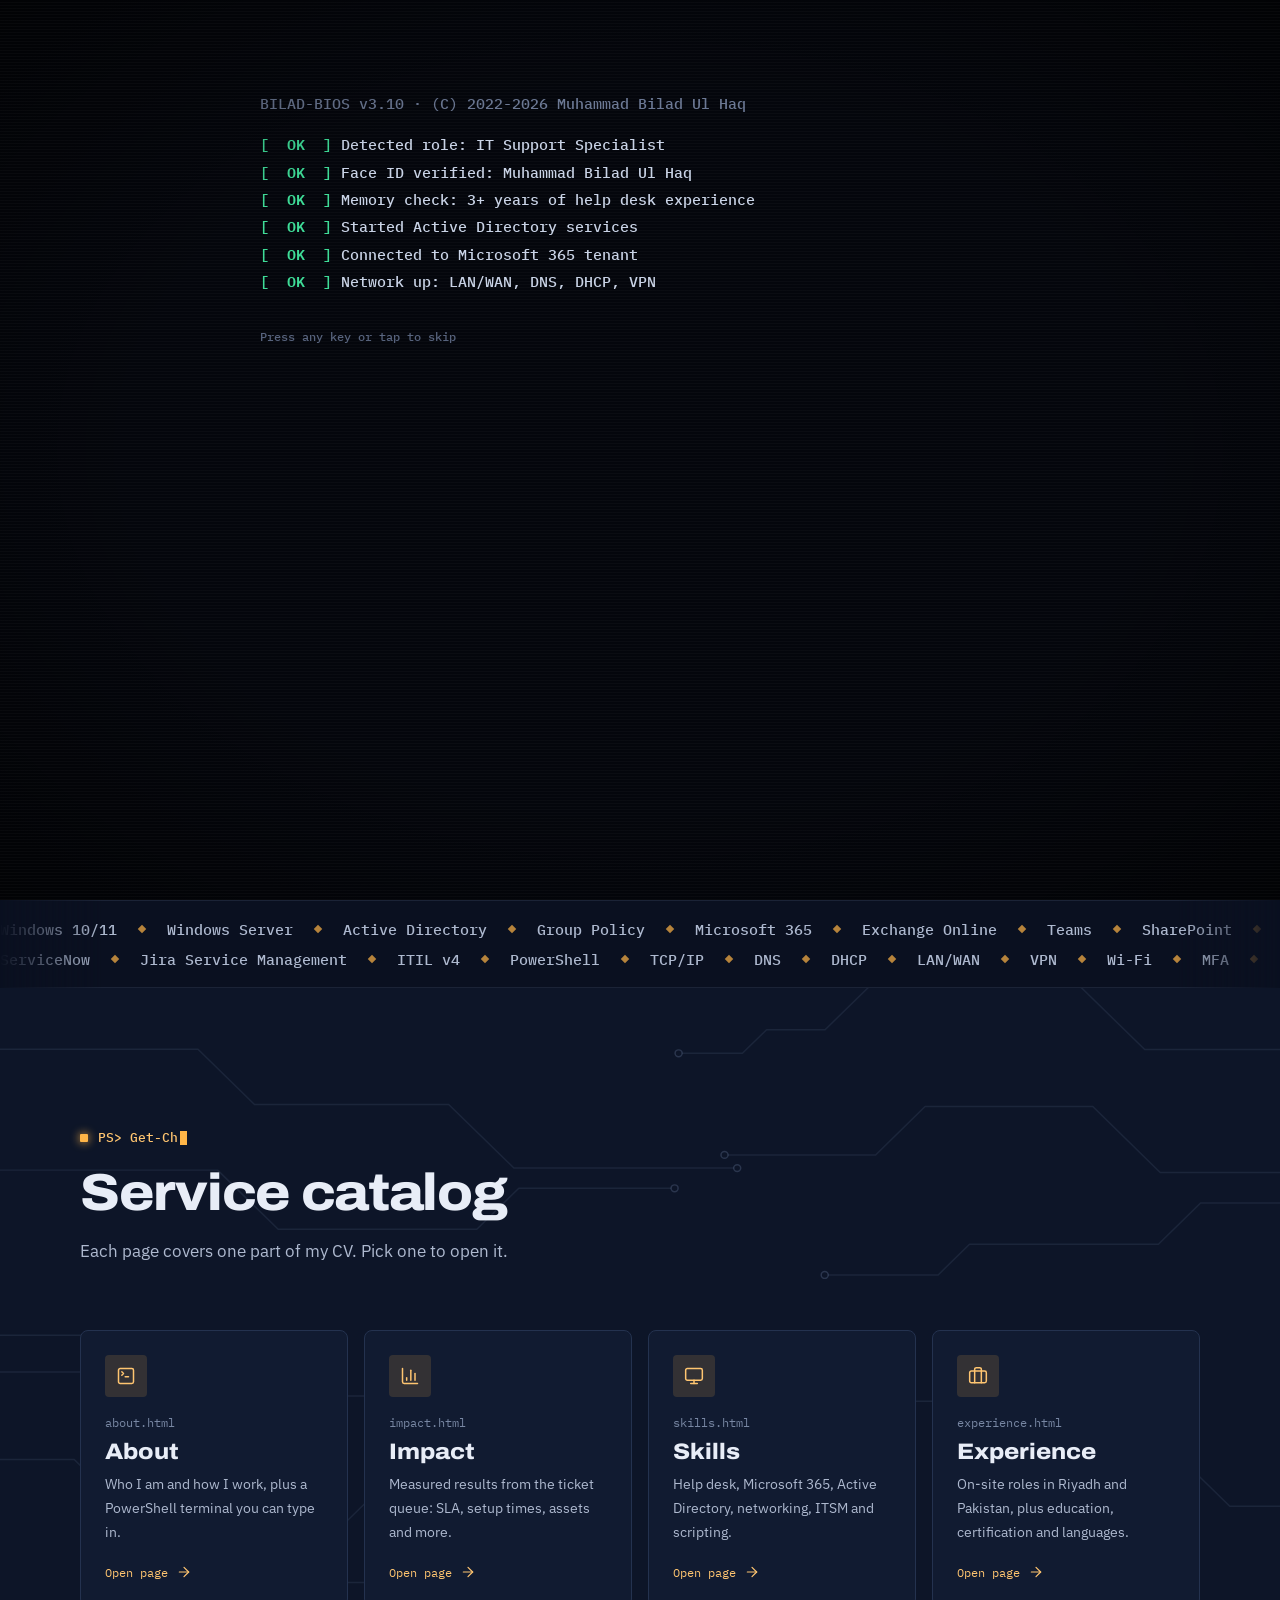
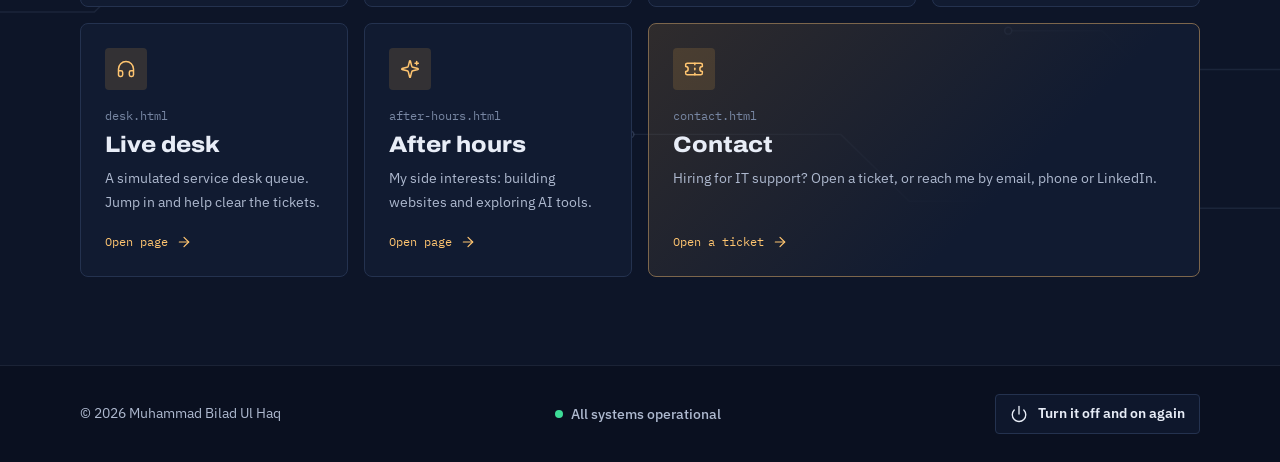
==== commit 7aa49dfe: "Add files via upload" ====
--- a/index.html
+++ b/index.html
@@ -64,27 +64,30 @@
   <symbol id="i-square" viewBox="0 0 24 24"><rect x="5" y="5" width="14" height="14" rx="1"/></symbol>
   <symbol id="i-pause" viewBox="0 0 24 24"><rect x="14" y="4" width="4" height="16" rx="1"/><rect x="6" y="4" width="4" height="16" rx="1"/></symbol>
   <symbol id="i-play" viewBox="0 0 24 24"><path d="M6 3l14 9-14 9V3z"/></symbol>
+  <symbol id="i-arrow" viewBox="0 0 24 24"><path d="M5 12h14"/><path d="m12 5 7 7-7 7"/></symbol>
+  <symbol id="i-arrow-left" viewBox="0 0 24 24"><path d="M19 12H5"/><path d="m12 19-7-7 7-7"/></symbol>
+  <symbol id="i-chart" viewBox="0 0 24 24"><path d="M3 3v16a2 2 0 0 0 2 2h16"/><path d="M18 17V9"/><path d="M13 17V5"/><path d="M8 17v-3"/></symbol>
+  <symbol id="i-briefcase" viewBox="0 0 24 24"><path d="M16 20V4a2 2 0 0 0-2-2h-4a2 2 0 0 0-2 2v16"/><rect width="20" height="14" x="2" y="6" rx="2"/></symbol>
 </svg>
 
 <a class="skip" href="#main">Skip to content</a>
 <div class="progress" aria-hidden="true"><span></span></div>
 
-<!-- ============================== NAV ============================== -->
 <header class="nav">
   <div class="nav__inner wrap">
-    <a class="brand" href="#hero" aria-label="Back to top">
+    <a class="brand" href="index.html" aria-current="page" aria-label="bilad.support home">
       <span class="brand__led" aria-hidden="true"></span>
       <span class="brand__name">bilad<span class="brand__dot">.</span>support</span>
     </a>
 
     <nav class="nav__links" id="nav-links" aria-label="Main">
-      <a href="#about">About</a>
-      <a href="#impact">Impact</a>
-      <a href="#skills">Skills</a>
-      <a href="#experience">Experience</a>
-      <a href="#desk">Live desk</a>
-      <a href="#after-hours">After hours</a>
-      <a href="#contact">Contact</a>
+      <a href="about.html">About</a>
+      <a href="impact.html">Impact</a>
+      <a href="skills.html">Skills</a>
+      <a href="experience.html">Experience</a>
+      <a href="desk.html">Live desk</a>
+      <a href="after-hours.html">After hours</a>
+      <a href="contact.html">Contact</a>
     </nav>
 
     <div class="nav__actions">
@@ -93,7 +96,7 @@
         <svg class="i i--sun" aria-hidden="true"><use href="#i-sun"/></svg>
         <span class="theme-toggle__label">Night shift</span>
       </button>
-      <a class="btn btn--primary btn--small nav__cta" href="#contact">Open a ticket</a>
+      <a class="btn btn--primary btn--small nav__cta" href="contact.html">Open a ticket</a>
       <button class="nav__burger" id="nav-burger" type="button" aria-expanded="false" aria-controls="nav-links" aria-label="Open menu">
         <svg class="i i--menu" aria-hidden="true"><use href="#i-menu"/></svg>
         <svg class="i i--close" aria-hidden="true"><use href="#i-x"/></svg>
@@ -102,9 +105,8 @@
   </div>
 </header>
 
-<main id="main">
-
-<!-- ============================== HERO ============================== -->
+<main id="main" class="page">
+
 <section class="hero" id="hero">
   <canvas class="hero__canvas" id="net-canvas" aria-hidden="true"></canvas>
 
@@ -128,7 +130,7 @@
       </p>
 
       <div class="hero__ctas rise" style="--d:4">
-        <a class="btn btn--primary magnetic" href="#contact">
+        <a class="btn btn--primary magnetic" href="contact.html">
           <svg class="i" aria-hidden="true"><use href="#i-ticket"/></svg>Open a ticket
         </a>
         <a class="btn btn--ghost magnetic" href="cv.pdf" download="Muhammad-Bilad-Ul-Haq-CV.pdf">
@@ -188,10 +190,9 @@
     </div>
   </div>
 
-  <a class="hero__scroll" href="#about"><span class="sr-only">Scroll to About</span><b aria-hidden="true">scroll</b><i aria-hidden="true"></i></a>
+  <a class="hero__scroll" href="#catalog"><span class="sr-only">Scroll to the page list</span><b aria-hidden="true">scroll</b><i aria-hidden="true"></i></a>
 </section>
 
-<!-- ============================== MARQUEE ============================== -->
 <div class="marquee" aria-label="Tools and technologies I work with">
   <div class="marquee__row">
     <ul class="marquee__track">
@@ -205,511 +206,65 @@
   </div>
 </div>
 
-<!-- ============================== ABOUT ============================== -->
-<section class="section" id="about">
+<section class="section section--alt" id="catalog">
+  <div class="bg-fx" data-fx="circuit" data-fx-count="12" aria-hidden="true"></div>
   <div class="wrap">
     <header class="section__head">
-      <p class="eyebrow" data-type>PS&gt; whoami</p>
-      <h2 class="section__title">I keep people working.</h2>
+      <p class="eyebrow" data-type>PS&gt; Get-ChildItem</p>
+      <h2 class="section__title">Service catalog</h2>
+      <p class="section__sub">Each page covers one part of my CV. Pick one to open it.</p>
     </header>
-
-    <div class="about">
-      <div class="about__text reveal">
-        <p class="lead">I'm the person people call when Outlook won't open, the VPN drops, or a new joiner needs a laptop and an account by tomorrow.</p>
-        <p>I have 3+ years of on-site help desk and desktop support in enterprise environments in Saudi Arabia and Pakistan. Today I support 55+ users at Sinopec Petroleum's Riyadh branch through EFFC, a security-controlled energy site. The work spans Windows 10/11, Microsoft 365, Active Directory, LAN/WAN networking and the full IT asset lifecycle.</p>
-        <p>I resolve Tier 1 and Tier 2 incidents within SLA using ITIL practices, supervise two IT support staff, and write the SOPs and knowledge base articles that stop the same tickets from coming back.</p>
-
-        <dl class="facts">
-          <div><dt>Based in</dt><dd>Riyadh, Saudi Arabia</dd></div>
-          <div><dt>Iqama</dt><dd>Transferable</dd></div>
-          <div><dt>Degree</dt><dd>BSc Information Technology</dd></div>
-          <div><dt>Studying for</dt><dd>CompTIA Network+</dd></div>
-          <div><dt>Languages</dt><dd>English, Urdu, Arabic</dd></div>
-          <div><dt>Team</dt><dd>Supervises 2 IT support staff</dd></div>
-        </dl>
-      </div>
-
-      <div class="terminal reveal" id="terminal" style="--d:1">
-        <div class="terminal__bar">
-          <span class="terminal__title"><svg class="i" aria-hidden="true"><use href="#i-terminal"/></svg><span>Windows PowerShell · visitor@bilad</span></span>
-          <span class="terminal__ctrls">
-            <button type="button" data-win="min" aria-label="Minimize terminal"><svg class="i" aria-hidden="true"><use href="#i-minus"/></svg></button>
-            <button type="button" data-win="max" aria-label="Maximize terminal"><svg class="i" aria-hidden="true"><use href="#i-square"/></svg></button>
-            <button type="button" data-win="close" class="is-close" aria-label="Close terminal"><svg class="i" aria-hidden="true"><use href="#i-x"/></svg></button>
-          </span>
-        </div>
-        <div class="terminal__body" id="term-body">
-          <div class="term-out" id="term-out" role="log" aria-live="polite">
-            <div class="term-row t-dim">Windows PowerShell
-Copyright (C) Muhammad Bilad Ul Haq. All rights reserved.
-
-Type <span class="t-y">help</span> to see what this terminal can do.</div>
-          </div>
-          <form class="term-line" id="term-form" autocomplete="off">
-            <label class="term-prompt" for="term-input">PS<span class="term-prompt__path"> C:\Users\visitor</span>&gt;</label>
-            <input class="term-input" id="term-input" type="text" spellcheck="false" autocapitalize="off" autocorrect="off" enterkeyhint="go">
-          </form>
-        </div>
-        <div class="terminal__chips" aria-label="Try a command">
-          <button type="button" data-cmd="help">help</button>
-          <button type="button" data-cmd="Get-Skills">Get-Skills</button>
-          <button type="button" data-cmd="Test-Connection bilad">Test-Connection bilad</button>
-          <button type="button" data-cmd="neofetch">neofetch</button>
-          <button type="button" data-cmd="ipconfig">ipconfig</button>
-          <button type="button" data-cmd="hire">hire</button>
-        </div>
-      </div>
-    </div>
-  </div>
-</section>
-
-<!-- ============================== IMPACT ============================== -->
-<section class="section section--alt" id="impact">
-  <div class="wrap">
-    <header class="section__head">
-      <p class="eyebrow" data-type>PS&gt; Get-Metrics | Format-Table</p>
-      <h2 class="section__title">Results from the ticket queue</h2>
-      <p class="section__sub">Measured outcomes from two on-site help desk roles.</p>
-    </header>
-
-    <div class="stats">
-      <article class="stat stat--wide spotlight reveal" style="--d:0">
-        <p class="stat__label">SLA compliance at EFFC</p>
-        <p class="stat__value"><span data-count="95">95</span><small>%+</small></p>
-        <span class="meter meter--lg" aria-hidden="true"><span class="meter__fill" style="--v:.95"></span></span>
-        <p class="stat__note">On 15+ incidents and service requests a week, logged and closed under ITIL. 92% at Abacus Consulting before that.</p>
-      </article>
-      <article class="stat spotlight reveal" style="--d:1">
-        <p class="stat__label">Users supported in Riyadh</p>
-        <p class="stat__value"><span data-count="55">55</span><small>+</small></p>
-        <p class="stat__note">On a security-controlled energy site.</p>
-      </article>
-      <article class="stat spotlight reveal" style="--d:2">
-        <p class="stat__label">Users supported at Abacus</p>
-        <p class="stat__value"><span data-count="130">130</span><small>+</small></p>
-        <p class="stat__note">With 30+ tickets resolved every week.</p>
-      </article>
-
-      <article class="stat stat--wide spotlight reveal" style="--d:0">
-        <p class="stat__label">New-device setup time</p>
-        <p class="stat__value">&lt;<span data-count="90">90</span><small>min</small></p>
-        <div class="bars" role="img" aria-label="Setup time cut from about 4 hours to under 90 minutes">
-          <div class="bars__row"><span>Before</span><span class="bars__track"><span class="bars__fill bars__fill--before" style="--v:1"></span></span><span class="bars__val">~4 h</span></div>
-          <div class="bars__row"><span>Now</span><span class="bars__track"><span class="bars__fill" style="--v:.375"></span></span><span class="bars__val">&lt;90 min</span></div>
-        </div>
-        <p class="stat__note">Across 60+ Windows 10/11 machines, using a standard configuration checklist and bulk software deployment.</p>
-      </article>
-      <article class="stat spotlight reveal" style="--d:1">
-        <p class="stat__label">First-contact resolution</p>
-        <p class="stat__value"><span data-count="70">70</span><small>%+</small></p>
-        <span class="meter" aria-hidden="true"><span class="meter__fill" style="--v:.7"></span></span>
-        <p class="stat__note">At the desk, by phone and over remote desktop.</p>
-      </article>
-      <article class="stat spotlight reveal" style="--d:2">
-        <p class="stat__label">Fewer repeat tickets</p>
-        <p class="stat__value">~<span data-count="30">30</span><small>%</small></p>
-        <p class="stat__note">After writing 15+ SOPs and knowledge base articles.</p>
-      </article>
-
-      <article class="stat spotlight reveal" style="--d:0">
-        <p class="stat__label">Assets in the register</p>
-        <p class="stat__value"><span data-count="150">150</span><small>+</small></p>
-        <p class="stat__note">100% record accuracy on two audits.</p>
-      </article>
-      <article class="stat spotlight reveal" style="--d:1">
-        <p class="stat__label">Microsoft 365 licenses reclaimed</p>
-        <p class="stat__value"><span data-count="10">10</span><small>+</small></p>
-        <p class="stat__note">Across two quarterly reconciliations.</p>
-      </article>
-      <article class="stat spotlight reveal" style="--d:2">
-        <p class="stat__label">Active Directory requests a month</p>
-        <p class="stat__value"><span data-count="50">50</span><small>+</small></p>
-        <p class="stat__note">Provisioning, resets, groups and access changes.</p>
-      </article>
-      <article class="stat spotlight reveal" style="--d:3">
-        <p class="stat__label">Joiner, mover, leaver turnaround</p>
-        <p class="stat__value"><span data-count="1">1</span><small>day</small></p>
-        <p class="stat__note">100% completed within one business day.</p>
-      </article>
-    </div>
-  </div>
-</section>
-
-<!-- ============================== SKILLS ============================== -->
-<section class="section" id="skills">
-  <div class="wrap">
-    <header class="section__head">
-      <p class="eyebrow" data-type>PS&gt; Get-Skills</p>
-      <h2 class="section__title">The toolkit I bring to the service desk</h2>
-    </header>
-
-    <div class="skills">
-      <article class="skill-card spotlight reveal" style="--d:0">
-        <header class="skill-card__head">
-          <span class="skill-card__icon"><svg class="i" aria-hidden="true"><use href="#i-headset"/></svg></span>
-          <h3>Help desk &amp; desktop support</h3>
-          <span class="skill-card__count"><span class="led" aria-hidden="true"></span><span data-chip-count>9</span></span>
-        </header>
-        <ul class="chips">
-          <li>Tier 1 / Tier 2 support</li><li>Service desk operations</li><li>End-user support</li><li>Deskside &amp; remote support</li><li>RDP, TeamViewer, AnyDesk</li><li>Hardware &amp; software troubleshooting</li><li>Printers &amp; peripherals</li><li>User onboarding &amp; training</li><li>Customer service</li>
-        </ul>
-      </article>
-
-      <article class="skill-card skill-card--wide spotlight reveal" style="--d:1">
-        <header class="skill-card__head">
-          <span class="skill-card__icon"><svg class="i" aria-hidden="true"><use href="#i-monitor"/></svg></span>
-          <h3>Microsoft &amp; endpoints</h3>
-          <span class="skill-card__count"><span class="led" aria-hidden="true"></span><span data-chip-count>15</span></span>
-        </header>
-        <ul class="chips">
-          <li>Windows 10/11</li><li>Windows Server</li><li>Active Directory (ADUC)</li><li>Group Policy (GPO)</li><li>Microsoft 365 admin center</li><li>Exchange Online</li><li>Teams</li><li>SharePoint</li><li>OneDrive</li><li>Intune (basic)</li><li>Imaging &amp; deployment</li><li>Bulk software deployment</li><li>BitLocker</li><li>Hyper-V</li><li>VMware</li>
-        </ul>
-      </article>
-
-      <article class="skill-card skill-card--wide spotlight reveal" style="--d:0">
-        <header class="skill-card__head">
-          <span class="skill-card__icon"><svg class="i" aria-hidden="true"><use href="#i-network"/></svg></span>
-          <h3>Networking &amp; security</h3>
-          <span class="skill-card__count"><span class="led" aria-hidden="true"></span><span data-chip-count>14</span></span>
-        </header>
-        <ul class="chips">
-          <li>TCP/IP</li><li>DNS</li><li>DHCP</li><li>LAN/WAN</li><li>Wi-Fi</li><li>VPN</li><li>Routing &amp; switching</li><li>Proxy server</li><li>Network troubleshooting</li><li>Access control</li><li>MFA</li><li>Endpoint security &amp; antivirus</li><li>Patch management</li><li>Data confidentiality</li>
-        </ul>
-      </article>
-
-      <article class="skill-card spotlight reveal" style="--d:1">
-        <header class="skill-card__head">
-          <span class="skill-card__icon"><svg class="i" aria-hidden="true"><use href="#i-clipboard"/></svg></span>
-          <h3>ITSM &amp; ITIL</h3>
-          <span class="skill-card__count"><span class="led" aria-hidden="true"></span><span data-chip-count>9</span></span>
-        </header>
-        <ul class="chips">
-          <li>ITIL v4 practices</li><li>Incident, problem &amp; change</li><li>Service requests</li><li>ServiceNow</li><li>Jira Service Management</li><li>SLA management</li><li>Triage &amp; escalation</li><li>Root cause analysis</li><li>KB articles &amp; SOPs</li>
-        </ul>
-      </article>
-
-      <article class="skill-card spotlight reveal" style="--d:0">
-        <header class="skill-card__head">
-          <span class="skill-card__icon"><svg class="i" aria-hidden="true"><use href="#i-terminal"/></svg></span>
-          <h3>Scripting &amp; documentation</h3>
-          <span class="skill-card__count"><span class="led" aria-hidden="true"></span><span data-chip-count>4</span></span>
-        </header>
-        <ul class="chips">
-          <li>PowerShell</li><li>CMD &amp; batch scripting</li><li>Technical documentation</li><li>Reporting to management</li>
-        </ul>
-        <pre class="mini-code" aria-label="Example PowerShell commands"><span class="t-dim">PS&gt;</span> <span class="t-y">Unlock-ADAccount</span> <span class="t-dim">-Identity</span> jdoe
-<span class="t-dim">PS&gt;</span> <span class="t-y">gpupdate</span> /force
-<span class="t-g">User Policy update has completed successfully.</span></pre>
-      </article>
-
-      <article class="skill-card skill-card--wide spotlight reveal" style="--d:1">
-        <header class="skill-card__head">
-          <span class="skill-card__icon"><svg class="i" aria-hidden="true"><use href="#i-box"/></svg></span>
-          <h3>IT asset &amp; license management</h3>
-          <span class="skill-card__count"><span class="led" aria-hidden="true"></span><span data-chip-count>6</span></span>
-        </header>
-        <ul class="chips">
-          <li>Asset lifecycle, procurement to retirement</li><li>Asset tagging &amp; inventory</li><li>Software asset management (SAM)</li><li>License compliance</li><li>Microsoft 365 licensing</li><li>Vendor &amp; procurement coordination</li>
-        </ul>
-      </article>
-    </div>
-  </div>
-</section>
-
-<!-- ============================== EXPERIENCE ============================== -->
-<section class="section section--alt" id="experience">
-  <div class="wrap">
-    <header class="section__head">
-      <p class="eyebrow" data-type>PS&gt; Get-History</p>
-      <h2 class="section__title">Where I've worked</h2>
-    </header>
-
-    <div class="timeline">
-      <span class="timeline__rail" aria-hidden="true"><span class="timeline__fill"></span></span>
-      <ol class="jobs">
-        <li class="job job--current reveal">
-          <span class="job__node" aria-hidden="true"></span>
-          <article class="job__card">
-            <header class="job__head">
-              <div>
-                <p class="job__dates mono">Jan 2025 – Present · <span data-from="2025-01">1 yr 10 mos</span></p>
-                <h3 class="job__role">IT Support Specialist</h3>
-                <p class="job__org">EFFC <span>· on-site at Sinopec Petroleum Branch</span></p>
-              </div>
-              <div class="job__meta">
-                <span class="status"><i aria-hidden="true"></i>Current role</span>
-                <span class="job__place mono">Riyadh, Saudi Arabia</span>
-              </div>
-            </header>
-            <ul class="job__kpis mono" aria-label="Key numbers">
-              <li><b>55+</b> users</li><li><b>95%+</b> SLA</li><li><b>60+</b> devices deployed</li><li><b>150+</b> assets</li><li><b>2</b> staff supervised</li>
-            </ul>
-            <ul class="job__list">
-              <li>Resolve 15+ incidents and service requests a week for 55+ users on a security-controlled energy site, keeping SLA compliance above 95% under ITIL incident and request management.</li>
-              <li>Cut new-device setup from about 4 hours to under 90 minutes across 60+ Windows 10/11 desktops and laptops with a standard configuration checklist and bulk software deployment.</li>
-              <li>Complete 100% of joiner, mover and leaver requests within one business day through Active Directory: provisioning, password resets, group policy and access control.</li>
-              <li>Reclaimed 10+ unused Microsoft 365 licenses across two quarterly reconciliations, and manage Exchange Online mailboxes, Teams and OneDrive access for the site.</li>
-              <li>Restore connectivity for network incidents in under 1 hour on average across LAN/WAN, DNS/DHCP, Wi-Fi, VPN, switches and routers.</li>
-              <li>Achieved 100% record accuracy on two asset audits by maintaining the register for 150+ hardware and software assets.</li>
-              <li>Reduced repeat tickets by about 30% by writing 15+ SOPs and knowledge base articles and running knowledge-transfer sessions.</li>
-              <li>Supervise 2 IT support staff, report weekly to senior management, and coordinate vendors on procurement, repairs and warranty claims.</li>
-            </ul>
-          </article>
-        </li>
-
-        <li class="job reveal">
-          <span class="job__node" aria-hidden="true"></span>
-          <article class="job__card">
-            <header class="job__head">
-              <div>
-                <p class="job__dates mono">Dec 2022 – Jan 2025 · <span data-from="2022-12" data-to="2025-01">2 yrs 2 mos</span></p>
-                <h3 class="job__role">IT Support, Tier 1</h3>
-                <p class="job__org">Abacus Consulting International Organization</p>
-              </div>
-              <div class="job__meta">
-                <span class="job__place mono">Pakistan · on-site</span>
-              </div>
-            </header>
-            <ul class="job__kpis mono" aria-label="Key numbers">
-              <li><b>130+</b> users</li><li><b>30+</b> tickets a week</li><li><b>92%</b> SLA</li><li><b>70%+</b> first-contact fix</li><li><b>98%</b> inventory accuracy</li>
-            </ul>
-            <ul class="job__list">
-              <li>Resolved 30+ tickets a week for 130+ on-site users across hardware, software, printers, peripherals and business applications, meeting SLA on 92% of incidents.</li>
-              <li>Reached first-contact resolution above 70% on Windows 10/11, Microsoft 365, printer, VPN and login issues at the desk, by phone and through remote desktop tools.</li>
-              <li>Onboarded new users within one business day: Microsoft 365 accounts, licenses, mailboxes, device setup, first login and MFA.</li>
-              <li>Handled 50+ Active Directory requests a month and enforced software usage policy through domain and proxy server configuration.</li>
-              <li>Installed and configured software on 130+ desktops and laptops, reaching 98% inventory accuracy at the annual audit.</li>
-              <li>Cut repeat incidents by about 20% through root cause analysis and permanent fixes, escalating Tier 2/3 issues with complete diagnostic notes.</li>
-              <li>Kept office LAN/WAN connectivity stable by troubleshooting routers, switches and network configuration.</li>
-            </ul>
-          </article>
-        </li>
-      </ol>
-    </div>
-  </div>
-</section>
-
-<!-- ============================== LIVE DESK ============================== -->
-<section class="section" id="desk">
-  <div class="wrap">
-    <header class="section__head">
-      <p class="eyebrow" data-type>PS&gt; Get-Content .\helpdesk.log -Wait</p>
-      <h2 class="section__title">A shift at the service desk</h2>
-      <p class="section__sub">A live simulation of the tickets I handle every day. Press <b>Assist</b> on any open ticket to help clear the queue.</p>
-    </header>
-
-    <div class="desk reveal">
-      <div class="desk__board">
-        <div class="desk__bar">
-          <span class="live-dot" aria-hidden="true"></span>
-          <span class="desk__name mono">Service desk queue</span>
-          <span class="desk__sim mono">Simulation</span>
-          <button class="desk__pause" id="desk-pause" type="button" aria-pressed="false">
-            <svg class="i i--pause" aria-hidden="true"><use href="#i-pause"/></svg>
-            <svg class="i i--play" aria-hidden="true"><use href="#i-play"/></svg>
-            <span>Pause</span>
-          </button>
-        </div>
-        <div class="desk__cols mono" aria-hidden="true"><span>Number</span><span>Short description</span><span>Priority</span><span>State</span></div>
-        <ul class="tickets" id="tickets" aria-label="Simulated ticket queue"></ul>
-        <p class="desk__note">Example tickets based on real day-to-day work. No real user data.</p>
-      </div>
-
-      <aside class="desk__side" aria-label="Queue statistics">
-        <div class="desk-stat"><p class="desk-stat__label">Resolved this visit</p><p class="desk-stat__value" id="d-resolved">0</p></div>
-        <div class="desk-stat"><p class="desk-stat__label">Open now</p><p class="desk-stat__value" id="d-open">0</p></div>
-        <div class="desk-stat"><p class="desk-stat__label">Avg. time to resolve</p><p class="desk-stat__value" id="d-avg">--</p></div>
-        <div class="desk-stat desk-stat--you">
-          <p class="desk-stat__label">Your assists</p>
-          <p class="desk-stat__value" id="d-you">0</p>
-          <p class="desk-stat__msg" id="d-msg" aria-live="polite">Press Assist on any open ticket.</p>
-        </div>
-      </aside>
-    </div>
-  </div>
-</section>
-
-<!-- ============================== AFTER HOURS ============================== -->
-<section class="section section--alt" id="after-hours">
-  <div class="wrap">
-    <header class="section__head">
-      <p class="eyebrow" data-type>PS&gt; Get-Hobbies</p>
-      <h2 class="section__title">After hours, I build websites and explore AI</h2>
-      <p class="section__sub">When the queue goes quiet, I keep building. These are the two side interests I keep coming back to.</p>
-    </header>
-
-    <div class="hobbies">
-      <article class="hobby reveal" style="--d:0">
-        <div class="hobby__demo builder" aria-hidden="true">
-          <div class="builder__code" id="builder-code"></div>
-          <div class="builder__preview" id="builder-preview">
-            <div class="bp-browser"><i></i><i></i><i></i><span>localhost/my-site</span></div>
-            <div class="bp-page">
-              <div class="bp bp--nav" data-step="1"><b></b><span></span><span></span><span></span></div>
-              <div class="bp bp--title" data-step="2"><span></span><span></span></div>
-              <div class="bp bp--btn" data-step="3"></div>
-              <div class="bp bp--cards" data-step="4"><span></span><span></span><span></span></div>
-              <div class="bp bp--foot" data-step="5"></div>
-            </div>
-          </div>
-        </div>
-        <div class="hobby__text">
-          <h3 class="hobby__title"><svg class="i" aria-hidden="true"><use href="#i-code"/></svg>I build websites</h3>
-          <p>Building websites is my favourite way to switch off after a shift. I enjoy taking an idea from an empty folder to a finished page that works on any screen, with clean layouts and animation that feels right.</p>
-          <ul class="chips">
-            <li>HTML</li><li>CSS</li><li>JavaScript</li><li>Responsive design</li><li>Animation</li>
-          </ul>
-        </div>
-      </article>
-
-      <article class="hobby reveal" style="--d:1">
-        <div class="hobby__demo chat" aria-hidden="true">
-          <div class="chat__bar"><svg class="i" aria-hidden="true"><use href="#i-sparkles"/></svg>AI assistant · example prompts</div>
-          <div class="chat__log" id="chat-log"></div>
-        </div>
-        <div class="hobby__text">
-          <h3 class="hobby__title"><svg class="i" aria-hidden="true"><use href="#i-sparkles"/></svg>I explore AI</h3>
-          <p>I like testing new AI tools to see where they genuinely help in IT work: explaining error messages, drafting SOPs and knowledge base articles, and getting a PowerShell script started faster. Every answer gets checked before it goes near a live system.</p>
-          <ul class="chips">
-            <li>Prompting</li><li>AI-assisted scripting</li><li>Drafting docs &amp; SOPs</li><li>Troubleshooting help</li><li>Trying new tools</li>
-          </ul>
-        </div>
-      </article>
-    </div>
-  </div>
-</section>
-
-<!-- ============================== CREDENTIALS ============================== -->
-<section class="section" id="credentials">
-  <div class="wrap">
-    <header class="section__head">
-      <p class="eyebrow" data-type>PS&gt; Get-Credential</p>
-      <h2 class="section__title">Education, certification and languages</h2>
-    </header>
-
-    <div class="creds">
-      <article class="cred reveal" style="--d:0">
-        <span class="cred__icon"><svg class="i" aria-hidden="true"><use href="#i-cap"/></svg></span>
-        <p class="cred__kicker">Degree</p>
-        <h3>Bachelor of Science in Information Technology</h3>
-        <p>University of the Punjab, Pakistan</p>
-        <p class="cred__meta mono">Major: Networking and Programming</p>
-      </article>
-
-      <article class="cred reveal" style="--d:1">
-        <span class="cred__icon"><svg class="i" aria-hidden="true"><use href="#i-award"/></svg></span>
-        <p class="cred__kicker">Certification · in progress</p>
-        <h3>CompTIA Network+ (N10-009)</h3>
-        <div class="install">
-          <p class="install__label"><span>Installing update</span><span>Preparing for the exam</span></p>
-          <span class="install__bar" aria-hidden="true"></span>
-        </div>
-        <ol class="domains" aria-label="Exam domains">
-          <li><b>1.0</b>Networking concepts</li>
-          <li><b>2.0</b>Network implementation</li>
-          <li><b>3.0</b>Network operations</li>
-          <li><b>4.0</b>Network security</li>
-          <li><b>5.0</b>Network troubleshooting</li>
-        </ol>
-      </article>
-
-      <article class="cred cred--lang reveal" style="--d:2">
-        <span class="cred__icon"><svg class="i" aria-hidden="true"><use href="#i-langs"/></svg></span>
-        <p class="cred__kicker">Languages · signal strength</p>
-        <ul class="langs">
-          <li>
-            <span class="langs__name">English</span>
-            <span class="langs__lvl">Professional working proficiency</span>
-            <span class="signal" data-level="4" role="img" aria-label="4 of 5 bars"><i></i><i></i><i></i><i></i><i></i></span>
-          </li>
-          <li>
-            <span class="langs__name">Urdu</span>
-            <span class="langs__lvl">Native</span>
-            <span class="signal" data-level="5" role="img" aria-label="5 of 5 bars"><i></i><i></i><i></i><i></i><i></i></span>
-          </li>
-          <li>
-            <span class="langs__name">Arabic</span>
-            <span class="langs__lvl">Conversational, able to support Arabic-speaking users</span>
-            <span class="signal" data-level="3" role="img" aria-label="3 of 5 bars"><i></i><i></i><i></i><i></i><i></i></span>
-          </li>
-        </ul>
-      </article>
-    </div>
-  </div>
-</section>
-
-<!-- ============================== CONTACT ============================== -->
-<section class="section section--contact" id="contact">
-  <div class="wrap contact">
-    <div class="contact__intro">
-      <p class="eyebrow" data-type>PS&gt; New-Ticket -Priority High</p>
-      <h2 class="section__title">Open a ticket with me</h2>
-      <p class="section__sub">Hiring for IT support in Riyadh or elsewhere in Saudi Arabia? My Iqama is transferable and I'm open to new opportunities. Fill in the ticket or reach me directly.</p>
-
-      <ul class="contact-list">
-        <li class="contact-item">
-          <span class="contact-item__icon"><svg class="i" aria-hidden="true"><use href="#i-mail"/></svg></span>
-          <div class="contact-item__body"><p class="contact-item__label">Email</p><a href="mailto:bilad900@gmail.com">bilad900@gmail.com</a></div>
-          <button class="icon-btn" type="button" data-copy="bilad900@gmail.com" aria-label="Copy email address"><svg class="i" aria-hidden="true"><use href="#i-copy"/></svg></button>
-        </li>
-        <li class="contact-item">
-          <span class="contact-item__icon"><svg class="i" aria-hidden="true"><use href="#i-phone"/></svg></span>
-          <div class="contact-item__body"><p class="contact-item__label">Phone</p><a href="tel:+966562775409">+966 56 277 5409</a></div>
-          <button class="icon-btn" type="button" data-copy="+966562775409" aria-label="Copy phone number"><svg class="i" aria-hidden="true"><use href="#i-copy"/></svg></button>
-        </li>
-        <li class="contact-item">
-          <span class="contact-item__icon"><svg class="i" aria-hidden="true"><use href="#i-linkedin"/></svg></span>
-          <div class="contact-item__body"><p class="contact-item__label">LinkedIn</p><a href="https://www.linkedin.com/in/bilad-ul-haq-8737a3341" target="_blank" rel="noopener">linkedin.com/in/bilad-ul-haq</a></div>
-        </li>
-        <li class="contact-item">
-          <span class="contact-item__icon"><svg class="i" aria-hidden="true"><use href="#i-pin"/></svg></span>
-          <div class="contact-item__body"><p class="contact-item__label">Location</p><p class="contact-item__value">Riyadh, Saudi Arabia · Iqama transferable</p></div>
-        </li>
-      </ul>
-    </div>
-
-    <form class="ticket-form reveal" id="ticket-form" novalidate>
-      <div class="ticket-form__head">
-        <span><svg class="i" aria-hidden="true"><use href="#i-ticket"/></svg> New incident</span>
-        <span class="ticket-form__no" id="ticket-no">INC0000000</span>
-      </div>
-      <div class="ticket-form__body">
-        <div class="field">
-          <label for="t-name">Caller</label>
-          <input id="t-name" name="name" type="text" autocomplete="name" placeholder="Your name" required>
-          <p class="field__err" hidden></p>
-        </div>
-        <div class="field">
-          <label for="t-email">Email</label>
-          <input id="t-email" name="email" type="email" autocomplete="email" placeholder="name@company.com" required>
-          <p class="field__err" hidden></p>
-        </div>
-        <div class="field">
-          <label for="t-priority">Priority</label>
-          <select id="t-priority" name="priority">
-            <option value="P1">P1 · Critical: I want to hire you</option>
-            <option value="P2" selected>P2 · High: Job opportunity</option>
-            <option value="P3">P3 · Moderate: Website or collaboration</option>
-            <option value="P4">P4 · Low: Just saying hi</option>
-          </select>
-        </div>
-        <div class="field">
-          <label for="t-subject">Short description</label>
-          <input id="t-subject" name="subject" type="text" placeholder="IT Support role in Riyadh">
-        </div>
-        <div class="field field--full">
-          <label for="t-message">Description</label>
-          <textarea id="t-message" name="message" rows="5" placeholder="Tell me about the role, the team or the project." required></textarea>
-          <p class="field__err" hidden></p>
-        </div>
-        <div class="ticket-form__foot">
-          <p class="form-note">Submitting opens your email app with this ticket filled in, ready to send.</p>
-          <button class="btn btn--primary" type="submit"><svg class="i" aria-hidden="true"><use href="#i-ticket"/></svg>Submit ticket</button>
-        </div>
-        <p class="form-status" id="form-status" role="status" hidden></p>
-      </div>
-      <span class="stamp" aria-hidden="true">Logged</span>
-    </form>
+    <div class="catalog">
+      <a class="cat-card spotlight reveal" href="about.html" style="--d:0">
+        <span class="cat-card__icon"><svg class="i" aria-hidden="true"><use href="#i-terminal"/></svg></span>
+        <span class="cat-card__file mono">about.html</span>
+        <span class="cat-card__title">About</span>
+        <span class="cat-card__desc">Who I am and how I work, plus a PowerShell terminal you can type in.</span>
+        <span class="cat-card__go mono">Open page<svg class="i" aria-hidden="true"><use href="#i-arrow"/></svg></span>
+      </a>
+      <a class="cat-card spotlight reveal" href="impact.html" style="--d:1">
+        <span class="cat-card__icon"><svg class="i" aria-hidden="true"><use href="#i-chart"/></svg></span>
+        <span class="cat-card__file mono">impact.html</span>
+        <span class="cat-card__title">Impact</span>
+        <span class="cat-card__desc">Measured results from the ticket queue: SLA, setup times, assets and more.</span>
+        <span class="cat-card__go mono">Open page<svg class="i" aria-hidden="true"><use href="#i-arrow"/></svg></span>
+      </a>
+      <a class="cat-card spotlight reveal" href="skills.html" style="--d:2">
+        <span class="cat-card__icon"><svg class="i" aria-hidden="true"><use href="#i-monitor"/></svg></span>
+        <span class="cat-card__file mono">skills.html</span>
+        <span class="cat-card__title">Skills</span>
+        <span class="cat-card__desc">Help desk, Microsoft 365, Active Directory, networking, ITSM and scripting.</span>
+        <span class="cat-card__go mono">Open page<svg class="i" aria-hidden="true"><use href="#i-arrow"/></svg></span>
+      </a>
+      <a class="cat-card spotlight reveal" href="experience.html" style="--d:3">
+        <span class="cat-card__icon"><svg class="i" aria-hidden="true"><use href="#i-briefcase"/></svg></span>
+        <span class="cat-card__file mono">experience.html</span>
+        <span class="cat-card__title">Experience</span>
+        <span class="cat-card__desc">On-site roles in Riyadh and Pakistan, plus education, certification and languages.</span>
+        <span class="cat-card__go mono">Open page<svg class="i" aria-hidden="true"><use href="#i-arrow"/></svg></span>
+      </a>
+      <a class="cat-card spotlight reveal" href="desk.html" style="--d:0">
+        <span class="cat-card__icon"><svg class="i" aria-hidden="true"><use href="#i-headset"/></svg></span>
+        <span class="cat-card__file mono">desk.html</span>
+        <span class="cat-card__title">Live desk</span>
+        <span class="cat-card__desc">A simulated service desk queue. Jump in and help clear the tickets.</span>
+        <span class="cat-card__go mono">Open page<svg class="i" aria-hidden="true"><use href="#i-arrow"/></svg></span>
+      </a>
+      <a class="cat-card spotlight reveal" href="after-hours.html" style="--d:1">
+        <span class="cat-card__icon"><svg class="i" aria-hidden="true"><use href="#i-sparkles"/></svg></span>
+        <span class="cat-card__file mono">after-hours.html</span>
+        <span class="cat-card__title">After hours</span>
+        <span class="cat-card__desc">My side interests: building websites and exploring AI tools.</span>
+        <span class="cat-card__go mono">Open page<svg class="i" aria-hidden="true"><use href="#i-arrow"/></svg></span>
+      </a>
+      <a class="cat-card cat-card--wide cat-card--accent spotlight reveal" href="contact.html" style="--d:2">
+        <span class="cat-card__icon"><svg class="i" aria-hidden="true"><use href="#i-ticket"/></svg></span>
+        <span class="cat-card__file mono">contact.html</span>
+        <span class="cat-card__title">Contact</span>
+        <span class="cat-card__desc">Hiring for IT support? Open a ticket, or reach me by email, phone or LinkedIn.</span>
+        <span class="cat-card__go mono">Open a ticket<svg class="i" aria-hidden="true"><use href="#i-arrow"/></svg></span>
+      </a>
+    </div>
   </div>
 </section>
 
--- a/style.css
+++ b/style.css
@@ -33,6 +33,9 @@
   --net-node: 150, 175, 220;
   --net-a: 255, 181, 71;
   --net-b: 61, 220, 151;
+  --fx-line: rgba(150, 172, 214, 0.1);
+  --fx-line-strong: rgba(150, 172, 214, 0.22);
+  --fx-sweep: rgba(61, 220, 151, 0.16);
 
   /* Terminal and code panes stay dark in both themes (classic PowerShell blue) */
   --ps-bg: #012456;
@@ -95,6 +98,9 @@
   --net-node: 70, 90, 130;
   --net-a: 222, 134, 8;
   --net-b: 12, 154, 94;
+  --fx-line: rgba(20, 35, 70, 0.09);
+  --fx-line-strong: rgba(20, 35, 70, 0.2);
+  --fx-sweep: rgba(12, 154, 94, 0.12);
   color-scheme: light;
 }
 
@@ -217,13 +223,13 @@
   color: var(--text-2); text-decoration: none; font-size: 0.9rem; font-weight: 500;
   transition: color 0.2s;
 }
-.nav__links a:hover, .nav__links a.is-active { color: var(--text); }
+.nav__links a:hover, .nav__links a[aria-current="page"] { color: var(--text); }
 .nav__links a::after {
   content: ""; position: absolute; left: 11px; right: 11px; bottom: 2px; height: 2px;
   border-radius: 2px; background: var(--accent);
   transform: scaleX(0); transition: transform 0.3s var(--ease);
 }
-.nav__links a.is-active::after { transform: scaleX(1); }
+.nav__links a[aria-current="page"]::after { transform: scaleX(1); }
 .nav__actions { display: flex; align-items: center; gap: 10px; margin-left: 12px; }
 .theme-toggle {
   display: inline-flex; align-items: center; gap: 8px;
@@ -1147,7 +1153,170 @@
 .bsod__foot canvas { flex: none; width: 84px; height: 84px; background: #FFFFFF; image-rendering: pixelated; }
 .bsod__hint { margin-top: 28px; font-size: 0.85rem; opacity: 0.8; }
 
+/* ---------- multi-page layout ---------- */
+body { display: flex; flex-direction: column; min-height: 100vh; }
+main { flex: 1 0 auto; }
+.js main.page { animation: pageIn 0.6s var(--ease) backwards; }
+.page > .section:first-child { padding-top: calc(var(--nav-h) + clamp(56px, 8vw, 104px)); }
+.page > .section:last-of-type { padding-bottom: clamp(56px, 7vw, 88px); }
+.section > .wrap { position: relative; z-index: 1; }
+.section--alt { --fx-pad-bg: var(--bg-alt); }
+
+/* Home: service catalog of pages */
+.catalog { display: grid; grid-template-columns: repeat(4, minmax(0, 1fr)); gap: 16px; }
+.cat-card {
+  display: flex; flex-direction: column; gap: 8px; min-height: 236px; padding: 24px;
+  border: 1px solid var(--line); border-radius: var(--r-md); background: var(--surface);
+  color: var(--text); text-decoration: none; transition: border-color 0.3s;
+}
+.cat-card:hover { border-color: color-mix(in srgb, var(--accent) 50%, var(--line)); }
+.cat-card--wide { grid-column: span 2; }
+.cat-card--accent {
+  border-color: color-mix(in srgb, var(--accent) 40%, var(--line));
+  background: linear-gradient(135deg, var(--accent-soft), var(--surface) 65%);
+}
+.cat-card__icon {
+  display: grid; place-items: center; flex: none; width: 42px; height: 42px; margin-bottom: 8px;
+  border-radius: var(--r-sm); background: var(--accent-soft); color: var(--accent-text);
+}
+.cat-card__icon .i { width: 20px; height: 20px; }
+.cat-card__file { font-size: 0.72rem; color: var(--muted); }
+.cat-card__title { font-family: var(--f-display); font-weight: 800; font-stretch: 110%; font-size: 1.4rem; line-height: 1.1; }
+.cat-card__desc { font-size: 0.9rem; color: var(--text-2); }
+.cat-card__go { display: inline-flex; align-items: center; gap: 8px; margin-top: auto; padding-top: 10px; font-size: 0.78rem; color: var(--accent-text); }
+.cat-card__go .i { width: 16px; height: 16px; transition: transform 0.3s var(--ease); }
+.cat-card:hover .cat-card__go .i { transform: translateX(5px); }
+
+/* Previous / next page links */
+.page-nav { padding-block: 8px clamp(56px, 8vw, 96px); }
+.page-nav__inner { display: grid; grid-template-columns: repeat(2, minmax(0, 1fr)); gap: 16px; }
+.page-nav__link {
+  display: grid; gap: 4px; padding: 20px 22px;
+  border: 1px solid var(--line); border-radius: var(--r-md); background: var(--surface);
+  color: var(--text); text-decoration: none; transition: border-color 0.3s;
+}
+.page-nav__link:hover { border-color: var(--accent); }
+.page-nav__link--next { grid-column: 2; text-align: right; }
+.page-nav__dir { display: inline-flex; align-items: center; gap: 6px; font: 500 0.72rem var(--f-mono); color: var(--muted); }
+.page-nav__link--next .page-nav__dir { justify-content: flex-end; }
+.page-nav__dir .i { width: 14px; height: 14px; transition: transform 0.3s var(--ease); }
+.page-nav__link--prev:hover .page-nav__dir .i { transform: translateX(-4px); }
+.page-nav__link--next:hover .page-nav__dir .i { transform: translateX(4px); }
+.page-nav__name { font-family: var(--f-display); font-weight: 800; font-stretch: 108%; font-size: 1.3rem; line-height: 1.2; }
+
+/* Page-to-page transition */
+.route { position: fixed; inset: 0; z-index: 800; pointer-events: none; }
+.route__bar {
+  position: absolute; left: 0; right: 0; top: env(safe-area-inset-top, 0px); height: 3px;
+  background: linear-gradient(90deg, var(--accent), var(--ok)); box-shadow: 0 0 12px var(--accent);
+  transform: scaleX(0); transform-origin: left; animation: routeBar 0.4s var(--ease) forwards;
+}
+.route__chip {
+  position: absolute; left: var(--gutter); bottom: calc(24px + env(safe-area-inset-bottom, 0px));
+  padding: 8px 14px; border-radius: var(--r-sm); background: var(--ps-bg); color: var(--ps-text);
+  font: 500 0.8rem var(--f-mono); box-shadow: var(--shadow); animation: rise 0.25s var(--ease) both;
+}
+html.is-leaving main, html.is-leaving .footer { opacity: 0; transform: translateY(-10px); transition: opacity 0.3s, transform 0.3s; }
+
+/* ---------- ambient section backgrounds ---------- */
+.bg-fx { position: absolute; inset: 0; z-index: 0; overflow: hidden; pointer-events: none; }
+.bg-fx:not(.fx-on),
+.bg-fx:not(.fx-on) *,
+.bg-fx:not(.fx-on) *::before,
+.bg-fx:not(.fx-on) *::after { animation-play-state: paused !important; }
+
+/* Floating code glyphs */
+.fx-glyph {
+  position: absolute; left: var(--x); bottom: -40px;
+  font: 500 var(--s) var(--f-mono); color: var(--text-2); white-space: nowrap;
+  opacity: 0; animation: glyphUp var(--t) linear var(--dl) infinite;
+}
+.fx-glyph--hot { color: var(--accent-text); }
+
+/* Circuit traces with travelling pulses */
+.fx-circuit { position: absolute; inset: 0; width: 100%; height: 100%; }
+.fx-trace { fill: none; stroke: var(--fx-line); stroke-width: 1.5; stroke-linejoin: round; }
+.fx-pad { fill: var(--fx-pad-bg, var(--bg)); stroke: var(--fx-line-strong); stroke-width: 1.5; }
+.fx-pulse {
+  fill: none; stroke: var(--accent); stroke-width: 2; stroke-linecap: round; opacity: 0.75;
+  stroke-dashoffset: 26px; animation: pulseRun var(--t) linear var(--dl) infinite;
+}
+.fx-pulse--ok { stroke: var(--ok); }
+
+/* Task Manager style network graph */
+.bg-fx--graph {
+  inset: auto 0 auto auto; top: calc(var(--nav-h) + 16px);
+  width: min(64%, 820px); height: 320px;
+  background-image:
+    linear-gradient(var(--fx-line) 1px, transparent 1px),
+    linear-gradient(90deg, var(--fx-line) 1px, transparent 1px);
+  background-size: 40px 40px;
+  animation: gridScroll var(--grid-t, 2s) linear infinite;
+  -webkit-mask-image: radial-gradient(ellipse 72% 80% at 66% 45%, #000 30%, transparent 76%);
+  mask-image: radial-gradient(ellipse 72% 80% at 66% 45%, #000 30%, transparent 76%);
+}
+.fx-graph__svg { position: absolute; left: 0; top: 0; width: 200%; height: 100%; animation: graphScroll var(--t, 30s) linear infinite; }
+.fx-graph__area { fill: url(#fx-graph-fill); }
+.fx-stop-a { stop-color: var(--accent); stop-opacity: 0.22; }
+.fx-stop-b { stop-color: var(--accent); stop-opacity: 0; }
+.fx-graph__rx { fill: none; stroke: var(--accent); stroke-opacity: 0.55; stroke-width: 1.5; }
+.fx-graph__tx { fill: none; stroke: var(--info); stroke-opacity: 0.5; stroke-width: 1.2; }
+.fx-graph__legend {
+  position: absolute; right: 16%; top: 12px; display: flex; gap: 16px;
+  font: 500 0.68rem var(--f-mono); color: var(--muted);
+}
+.fx-graph__legend span { display: inline-flex; align-items: center; gap: 6px; }
+.fx-graph__legend i { width: 12px; height: 2px; background: var(--accent); }
+.fx-graph__legend i.tx { background: var(--info); }
+.fx-graph__legend b { font-weight: 500; color: var(--text-2); font-variant-numeric: tabular-nums; }
+
+/* Radar sweep with blips */
+.bg-fx--radar .radar {
+  position: absolute; right: -140px; top: calc(var(--nav-h) - 30px); width: 600px; aspect-ratio: 1;
+  border: 1px solid var(--fx-line); border-radius: 50%;
+  background:
+    linear-gradient(var(--fx-line), var(--fx-line)) center / 100% 1px no-repeat,
+    linear-gradient(var(--fx-line), var(--fx-line)) center / 1px 100% no-repeat,
+    repeating-radial-gradient(circle at center, transparent 0 74px, var(--fx-line) 74px 75px);
+  -webkit-mask-image: radial-gradient(circle, #000 50%, transparent 71%);
+  mask-image: radial-gradient(circle, #000 50%, transparent 71%);
+}
+.bg-fx--radar .radar::after {
+  content: ""; position: absolute; inset: 0; border-radius: 50%;
+  background: conic-gradient(from 0deg, transparent 0deg 290deg, var(--fx-sweep) 360deg);
+  animation: spin 6s linear infinite;
+}
+.bg-fx--radar .radar i {
+  position: absolute; z-index: 1; width: 8px; height: 8px; margin: -4px 0 0 -4px; border-radius: 50%;
+  background: var(--ok); box-shadow: 0 0 10px var(--ok); opacity: 0;
+  animation: blip 6s linear var(--dl) infinite;
+}
+
+/* Signal rings broadcasting from the corner */
+.bg-fx--rings .rings { position: absolute; right: 0; top: var(--nav-h); }
+.bg-fx--rings .rings i {
+  position: absolute; left: -550px; top: -550px; width: 1100px; height: 1100px;
+  border: 1px solid var(--accent); border-radius: 50%; opacity: 0;
+  animation: ringOut 8s cubic-bezier(0.2, 0.6, 0.3, 1) infinite;
+}
+.bg-fx--rings .rings i:nth-child(2) { animation-delay: 2s; }
+.bg-fx--rings .rings i:nth-child(3) { animation-delay: 4s; }
+.bg-fx--rings .rings i:nth-child(4) { animation-delay: 6s; }
+
 /* ---------- keyframes ---------- */
+@keyframes pageIn { from { opacity: 0; transform: translateY(14px); } }
+@keyframes routeBar { to { transform: scaleX(1); } }
+@keyframes glyphUp {
+  0% { transform: translate3d(0, 0, 0); opacity: 0; }
+  12% { opacity: var(--o); }
+  85% { opacity: var(--o); }
+  100% { transform: translate3d(var(--dx), calc(-1 * var(--h, 900px)), 0); opacity: 0; }
+}
+@keyframes pulseRun { 0% { stroke-dashoffset: 26px; } 70%, 100% { stroke-dashoffset: var(--end); } }
+@keyframes gridScroll { to { background-position: -40px 0, -40px 0; } }
+@keyframes graphScroll { to { transform: translateX(-50%); } }
+@keyframes blip { 0% { opacity: 0.9; transform: scale(1); } 40% { opacity: 0; transform: scale(2); } 100% { opacity: 0; } }
+@keyframes ringOut { 0% { transform: scale(0.04); opacity: 0.5; } 100% { transform: scale(1); opacity: 0; } }
 @keyframes rise { from { opacity: 0; transform: translateY(20px); } to { opacity: 1; transform: none; } }
 @keyframes aurora { to { transform: translate3d(-4%, 3%, 0) scale(1.08); } }
 @keyframes shine { 0%, 55% { background-position: 100% 0; } 100% { background-position: 0% 0; } }
@@ -1215,6 +1384,11 @@
   .cred--lang { grid-column: 1 / -1; }
   .desk { grid-template-columns: minmax(0, 1fr); }
   .desk__side { grid-template-columns: repeat(4, minmax(0, 1fr)); }
+  .catalog { grid-template-columns: repeat(2, minmax(0, 1fr)); }
+}
+
+@media (max-width: 700px) {
+  .bg-fx--graph, .bg-fx--radar { display: none; }
 }
 
 @media (max-width: 960px) {
@@ -1245,8 +1419,11 @@
 
 @media (max-width: 600px) {
   .nav__cta { display: none; }
-  .stats, .skills, .creds { grid-template-columns: minmax(0, 1fr); }
-  .stat--wide { grid-column: auto; }
+  .stats, .skills, .creds, .catalog { grid-template-columns: minmax(0, 1fr); }
+  .stat--wide, .cat-card--wide { grid-column: auto; }
+  .cat-card { min-height: 0; }
+  .page-nav__inner { grid-template-columns: minmax(0, 1fr); }
+  .page-nav__link--next { grid-column: auto; }
   .facts { grid-template-columns: minmax(0, 1fr); }
   .ticket-form__body { grid-template-columns: minmax(0, 1fr); }
   .hobby__demo { height: auto; }
@@ -1274,5 +1451,6 @@
     transition-delay: 0s !important;
   }
   .js .marquee__track { flex-wrap: wrap; width: auto; animation: none; }
+  .bg-fx { display: none; }
   .marquee__track [aria-hidden="true"] { display: none; }
 }
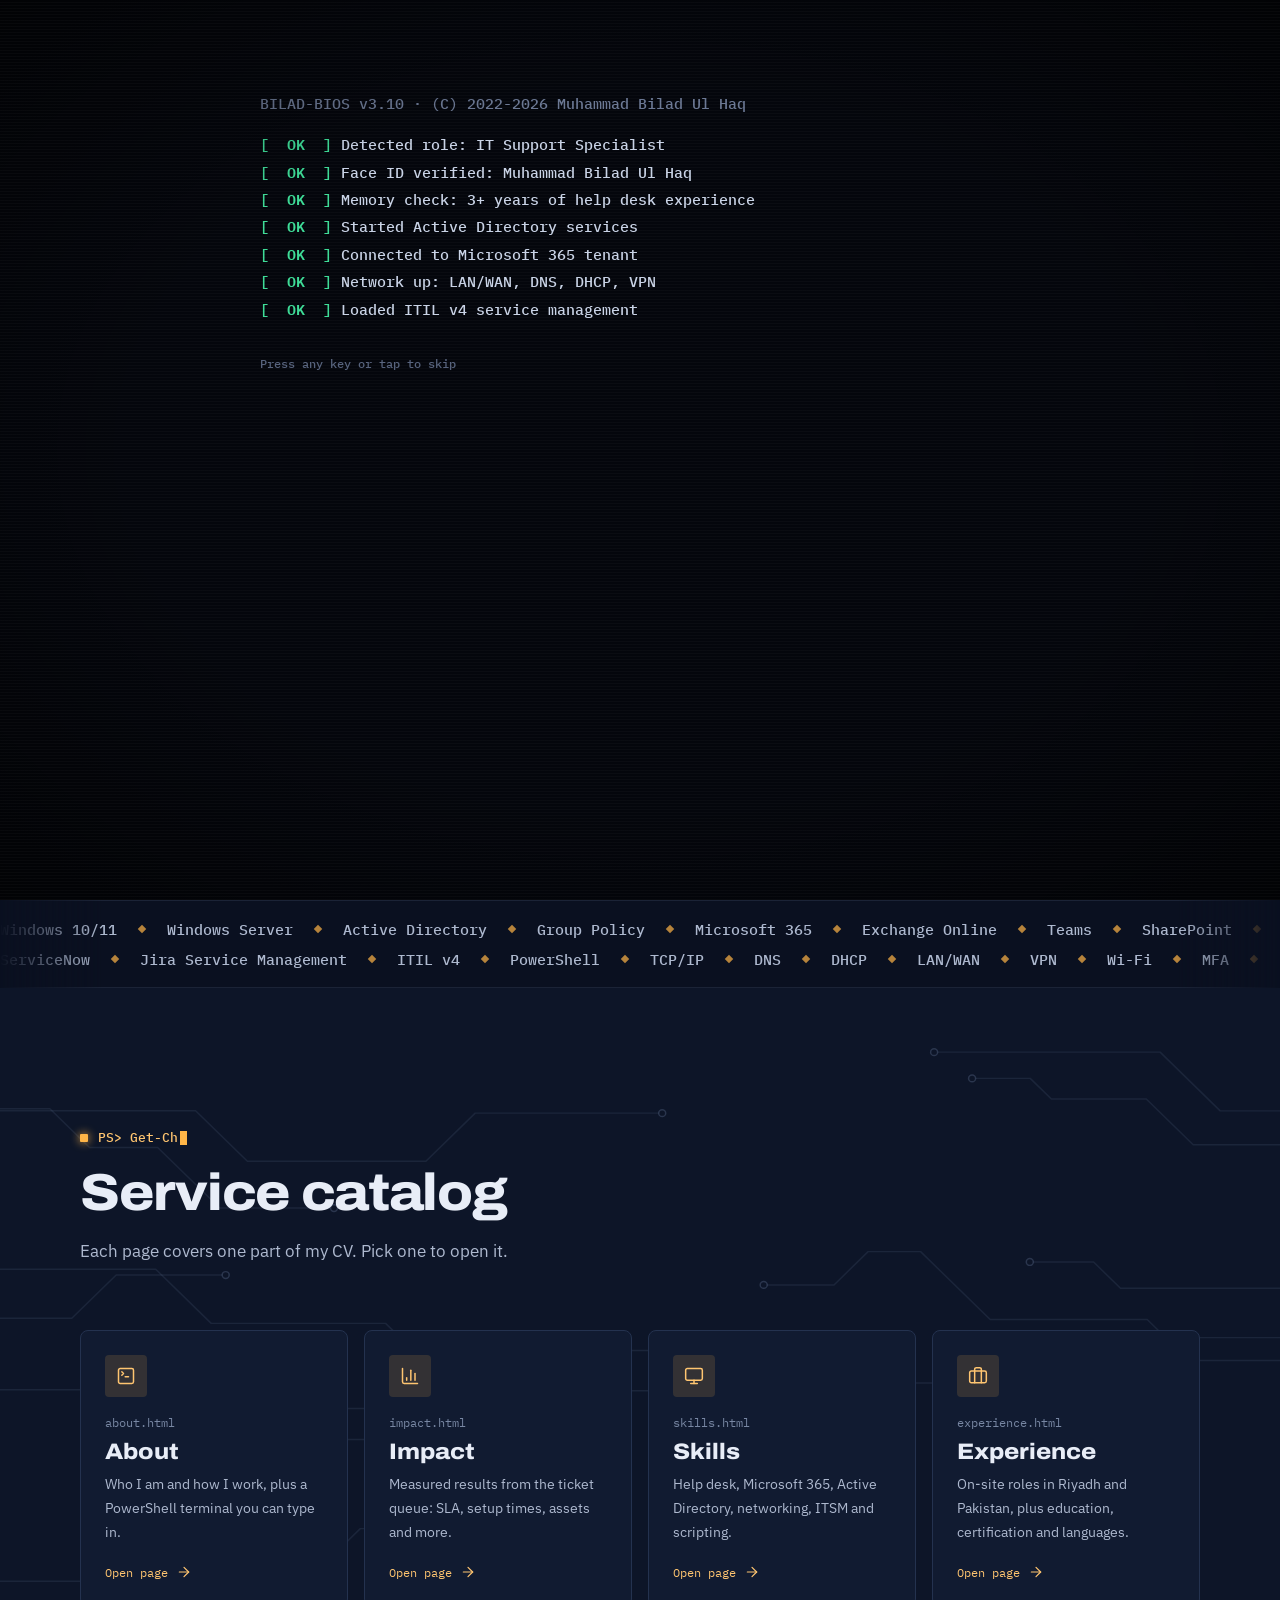
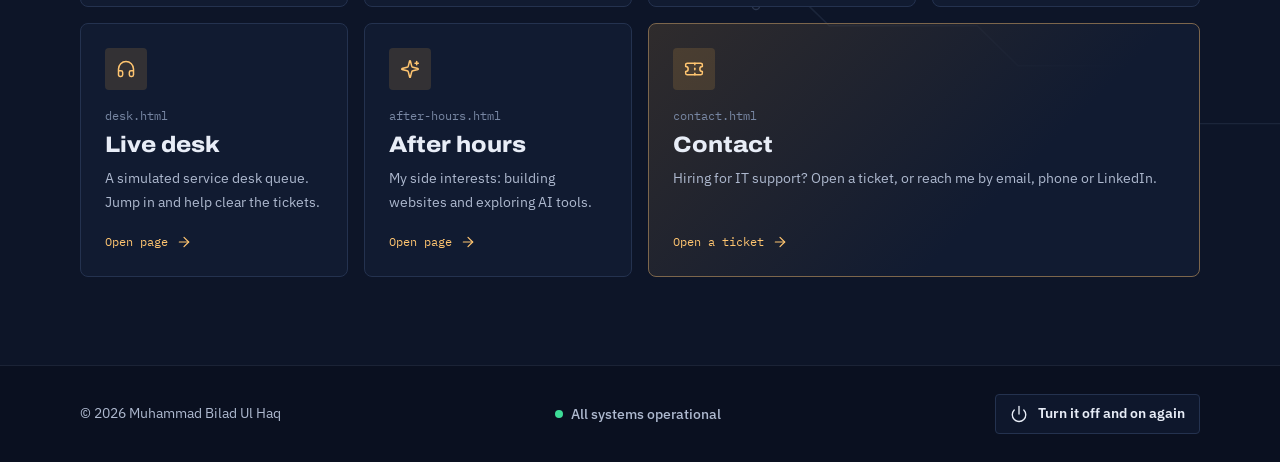
==== commit d39f0725: "Update location to Khobar, Dammam, KSA Home location changes on the website and in cv.pdf. The EFFC " ====
--- a/index.html
+++ b/index.html
@@ -4,7 +4,7 @@
   <meta charset="utf-8">
   <meta name="viewport" content="width=device-width, initial-scale=1, viewport-fit=cover">
   <title>Muhammad Bilad Ul Haq | IT Support Specialist</title>
-  <meta name="description" content="IT Support Specialist in Riyadh with 3+ years of help desk and desktop support: Microsoft 365, Active Directory, networking and ITIL service management.">
+  <meta name="description" content="IT Support Specialist in Khobar, Dammam, KSA with 3+ years of help desk and desktop support: Microsoft 365, Active Directory, networking and ITIL service management.">
   <meta name="author" content="Muhammad Bilad Ul Haq">
   <meta name="theme-color" content="#0A1020">
   <meta property="og:type" content="website">
@@ -112,7 +112,7 @@
 
   <div class="hero__inner wrap">
     <div class="hero__copy">
-      <p class="hero__eyebrow mono rise" style="--d:0"><span class="hero__ok">[ OK ]</span> System online · Riyadh, Saudi Arabia</p>
+      <p class="hero__eyebrow mono rise" style="--d:0"><span class="hero__ok">[ OK ]</span> System online · Khobar, Dammam, KSA</p>
 
       <h1 class="hero__title rise" style="--d:1" aria-label="Muhammad Bilad Ul Haq">
         <span class="hero__line" data-scramble aria-hidden="true">Muhammad</span>
@@ -173,7 +173,7 @@
 
           <dl class="tag-card__rows">
             <div><dt>Asset ID</dt><dd class="mono">BLD-2022-001</dd></div>
-            <div><dt>Location</dt><dd>Riyadh, KSA <span class="tag-card__time mono"><span id="riyadh-time">--:--:--</span> AST</span></dd></div>
+            <div><dt>Location</dt><dd>Khobar, Dammam, KSA <span class="tag-card__time mono"><span id="local-time">--:--:--</span> AST</span></dd></div>
             <div><dt>In service</dt><dd>Since Dec 2022</dd></div>
             <div><dt>Uptime</dt><dd class="mono" id="uptime">3y 10m</dd></div>
             <div><dt>SLA</dt><dd><span class="meter" aria-hidden="true"><span class="meter__fill" style="--v:.95"></span></span><span class="mono">95%+</span></dd></div>
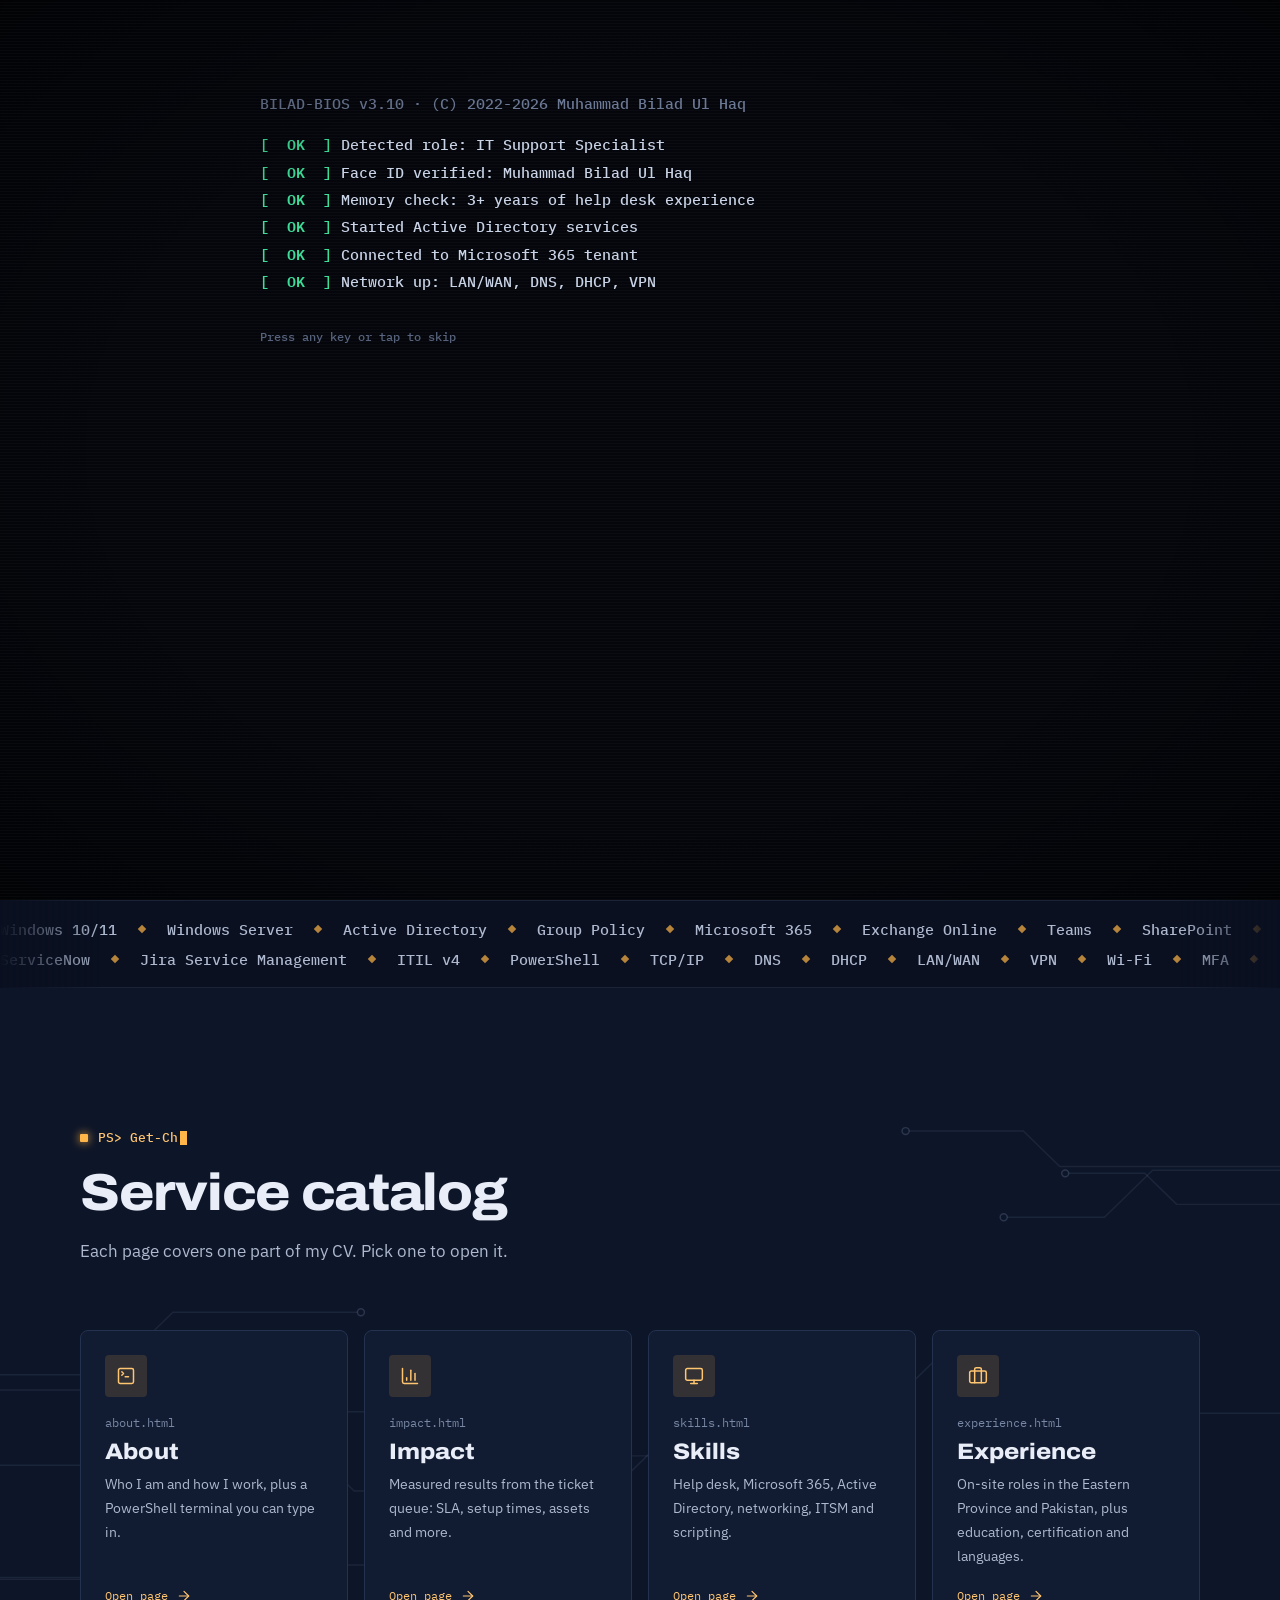
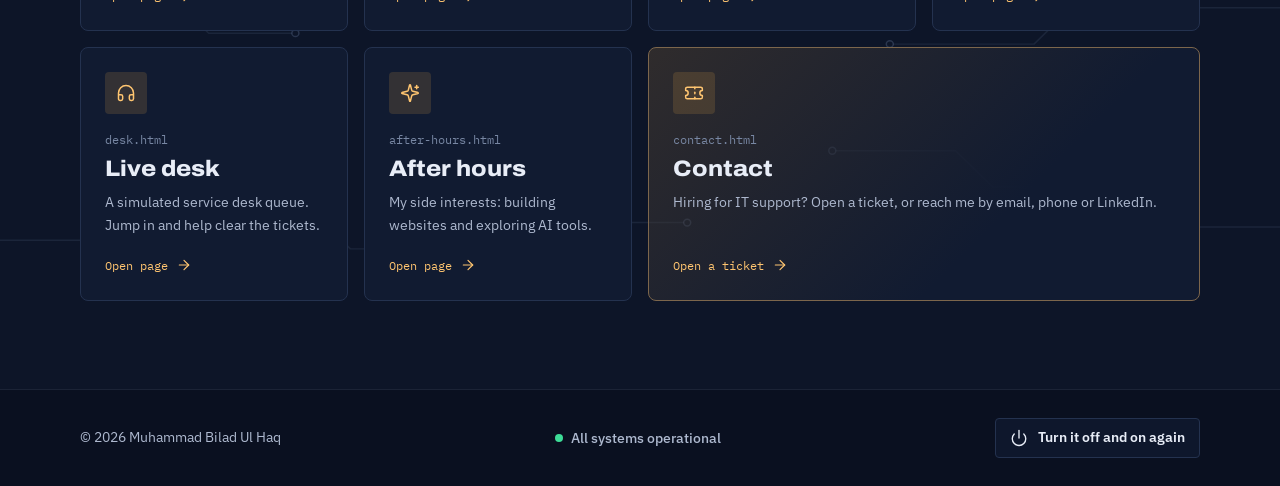
==== commit 8b3005d6: "Add files via upload" ====
--- a/index.html
+++ b/index.html
@@ -126,7 +126,7 @@
       </p>
 
       <p class="hero__lede rise" style="--d:3">
-        3+ years keeping enterprise users online in Saudi Arabia and Pakistan. Today I support <strong>55+ people</strong> on a security-controlled energy site in Riyadh and keep <strong>95%+ of tickets inside SLA</strong>.
+        3+ years keeping enterprise users online in Saudi Arabia and Pakistan. Today I support <strong>55+ people</strong> on a security-controlled energy site in the Eastern Province and keep <strong>95%+ of tickets inside SLA</strong>.
       </p>
 
       <div class="hero__ctas rise" style="--d:4">
@@ -240,7 +240,7 @@
         <span class="cat-card__icon"><svg class="i" aria-hidden="true"><use href="#i-briefcase"/></svg></span>
         <span class="cat-card__file mono">experience.html</span>
         <span class="cat-card__title">Experience</span>
-        <span class="cat-card__desc">On-site roles in Riyadh and Pakistan, plus education, certification and languages.</span>
+        <span class="cat-card__desc">On-site roles in the Eastern Province and Pakistan, plus education, certification and languages.</span>
         <span class="cat-card__go mono">Open page<svg class="i" aria-hidden="true"><use href="#i-arrow"/></svg></span>
       </a>
       <a class="cat-card spotlight reveal" href="desk.html" style="--d:0">
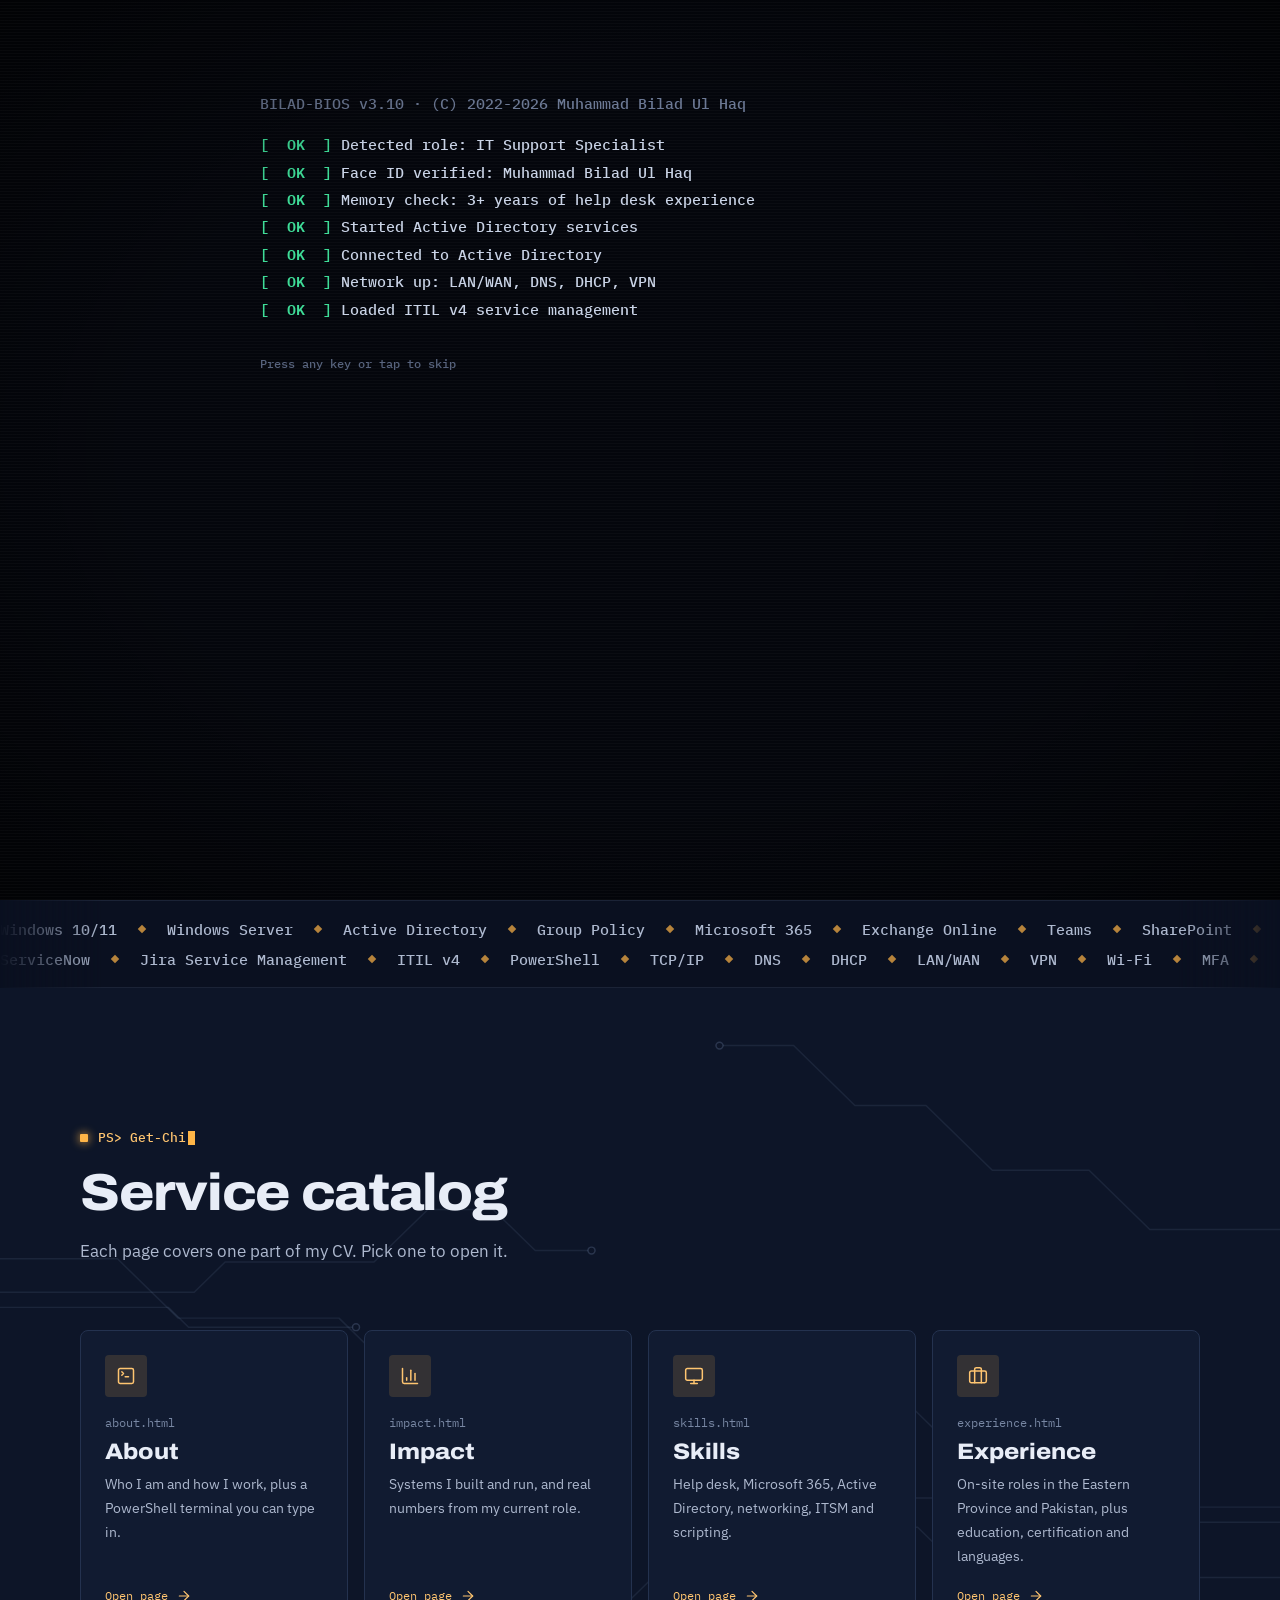
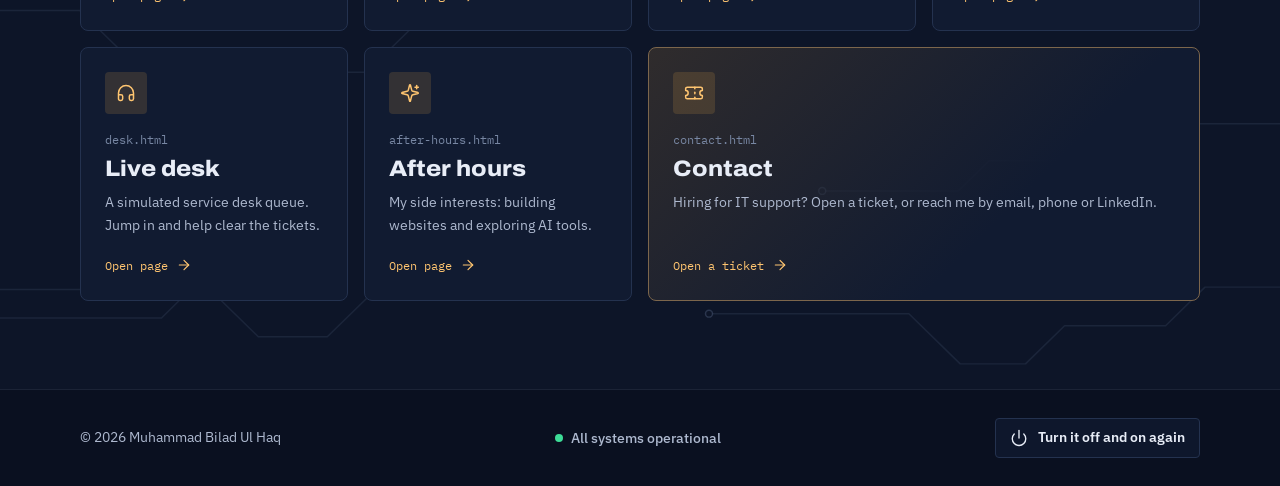
==== commit 88e669f9: "Add files via upload" ====
--- a/index.html
+++ b/index.html
@@ -126,7 +126,7 @@
       </p>
 
       <p class="hero__lede rise" style="--d:3">
-        3+ years keeping enterprise users online in Saudi Arabia and Pakistan. Today I support <strong>55+ people</strong> on a security-controlled energy site in the Eastern Province and keep <strong>95%+ of tickets inside SLA</strong>.
+        3+ years keeping enterprise users online in Saudi Arabia and Pakistan. Today I support <strong>about 55 people</strong> on a security-controlled energy site in the Eastern Province, and I built the internal system the company runs on.
       </p>
 
       <div class="hero__ctas rise" style="--d:4">
@@ -176,9 +176,9 @@
             <div><dt>Location</dt><dd>Khobar, Dammam, KSA <span class="tag-card__time mono"><span id="local-time">--:--:--</span> AST</span></dd></div>
             <div><dt>In service</dt><dd>Since Dec 2022</dd></div>
             <div><dt>Uptime</dt><dd class="mono" id="uptime">3y 10m</dd></div>
-            <div><dt>SLA</dt><dd><span class="meter" aria-hidden="true"><span class="meter__fill" style="--v:.95"></span></span><span class="mono">95%+</span></dd></div>
+            <div><dt>Team</dt><dd><span class="mono">2 IT staff supervised</span></dd></div>
             <div><dt>Status</dt><dd><span class="status"><i aria-hidden="true"></i>In service</span></dd></div>
-            <div><dt>Update</dt><dd>CompTIA Network+ <span class="installing" aria-label="installing"></span></dd></div>
+            <div><dt>Update</dt><dd>CompTIA A+ <span class="installing" aria-label="installing"></span></dd></div>
           </dl>
 
           <div class="tag-card__barcode">
@@ -226,7 +226,7 @@
         <span class="cat-card__icon"><svg class="i" aria-hidden="true"><use href="#i-chart"/></svg></span>
         <span class="cat-card__file mono">impact.html</span>
         <span class="cat-card__title">Impact</span>
-        <span class="cat-card__desc">Measured results from the ticket queue: SLA, setup times, assets and more.</span>
+        <span class="cat-card__desc">Systems I built and run, and real numbers from my current role.</span>
         <span class="cat-card__go mono">Open page<svg class="i" aria-hidden="true"><use href="#i-arrow"/></svg></span>
       </a>
       <a class="cat-card spotlight reveal" href="skills.html" style="--d:2">
